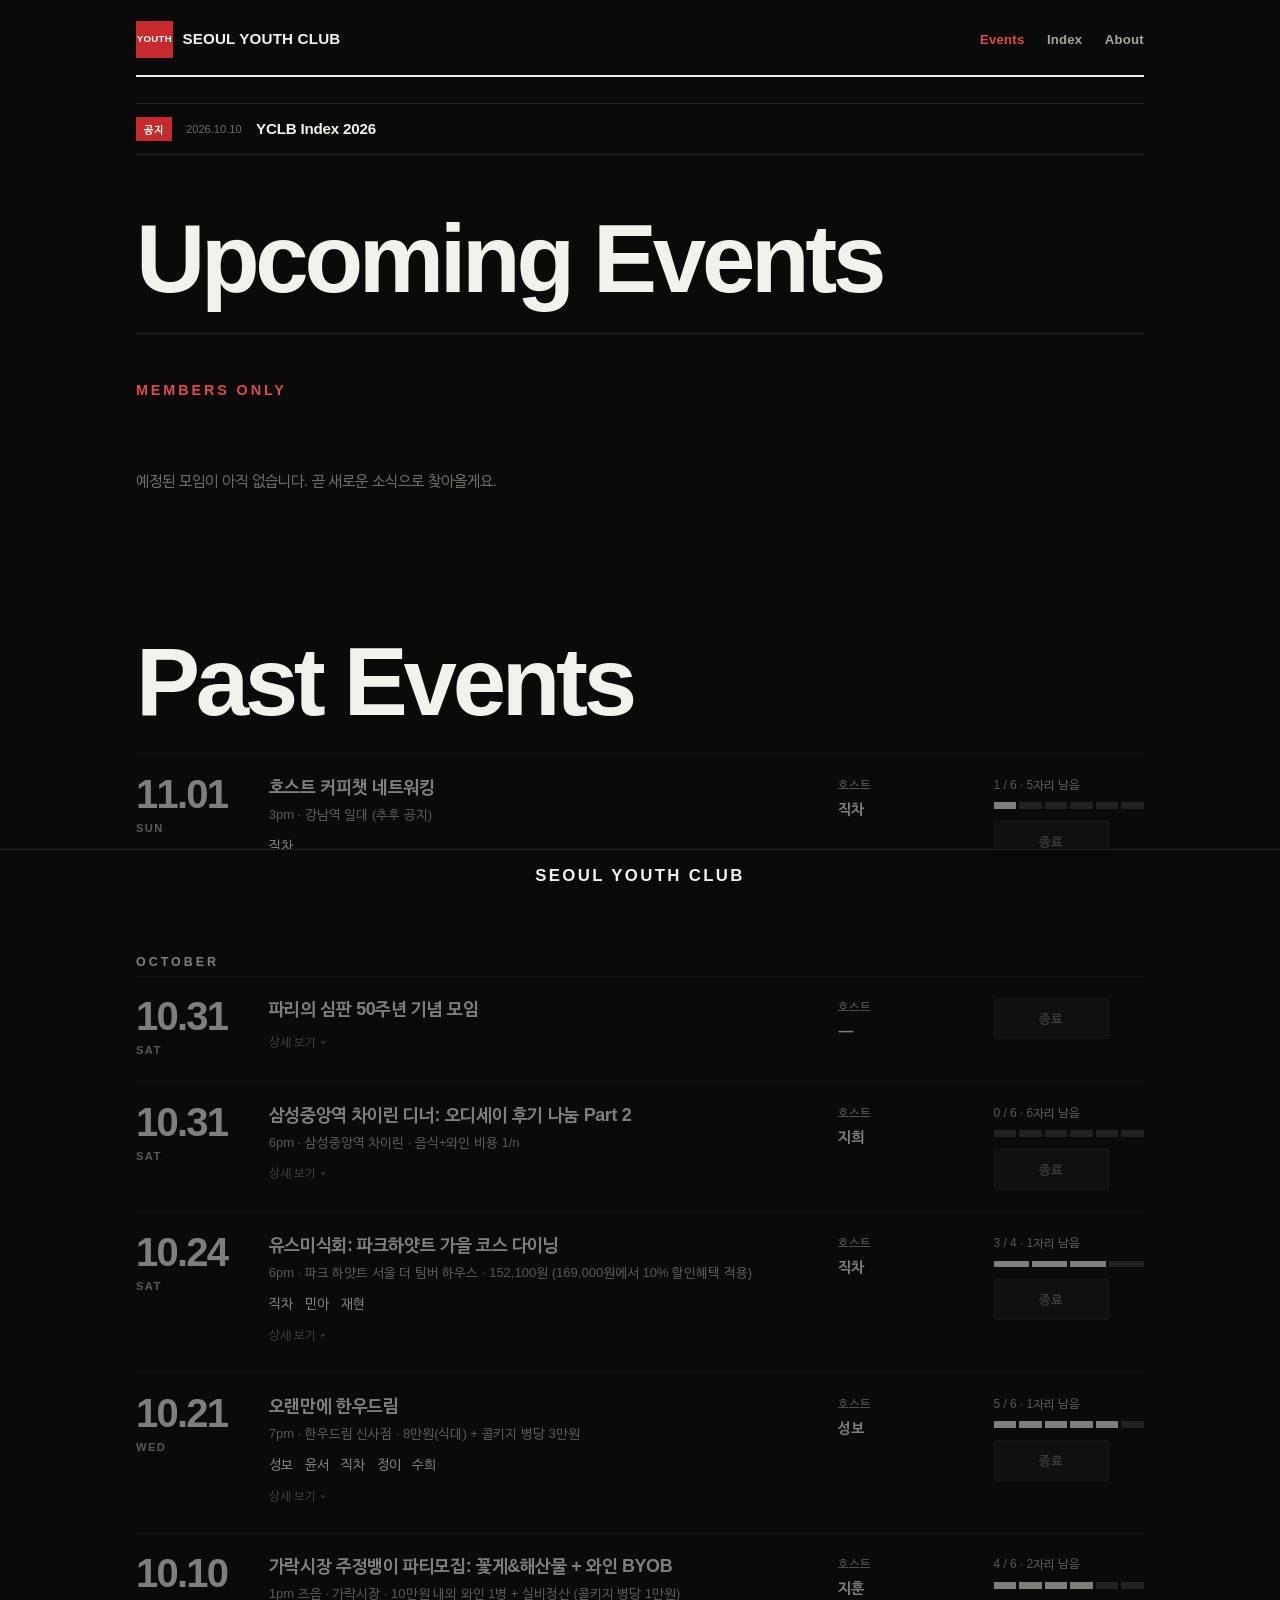
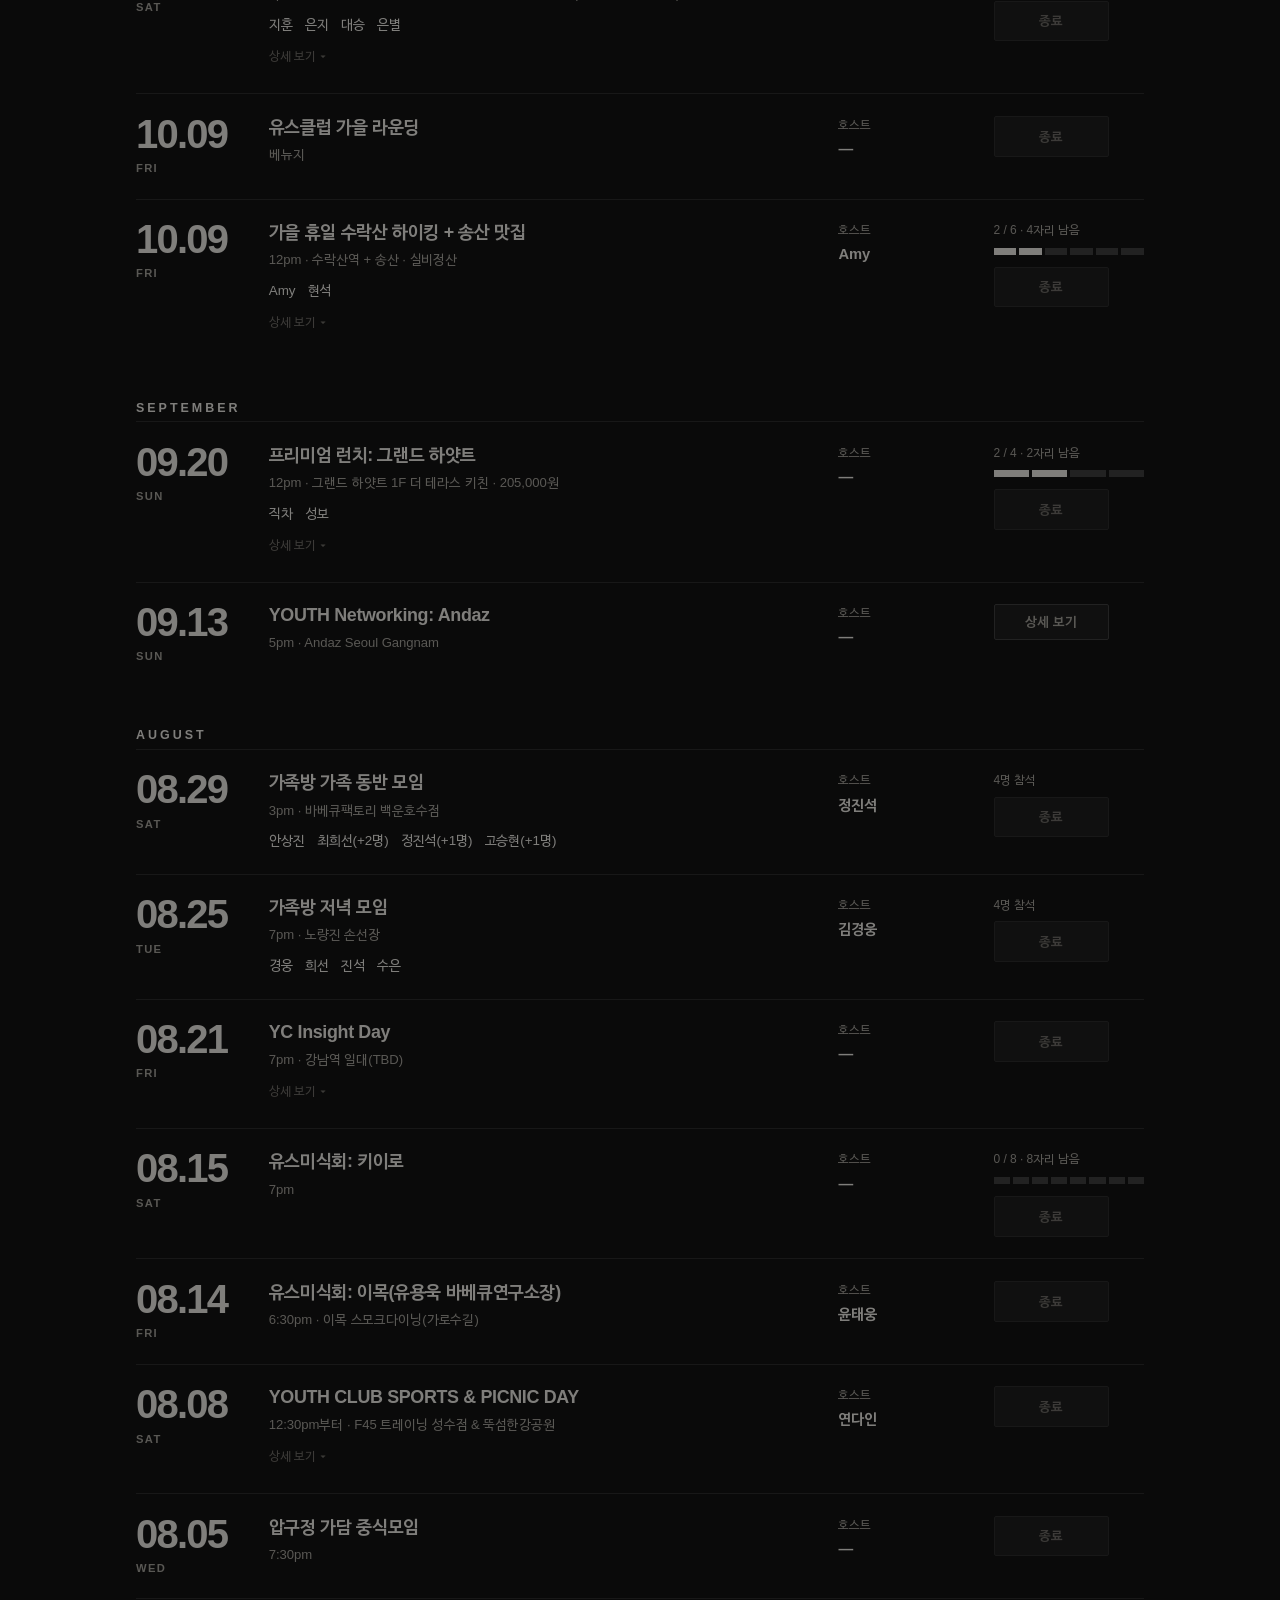
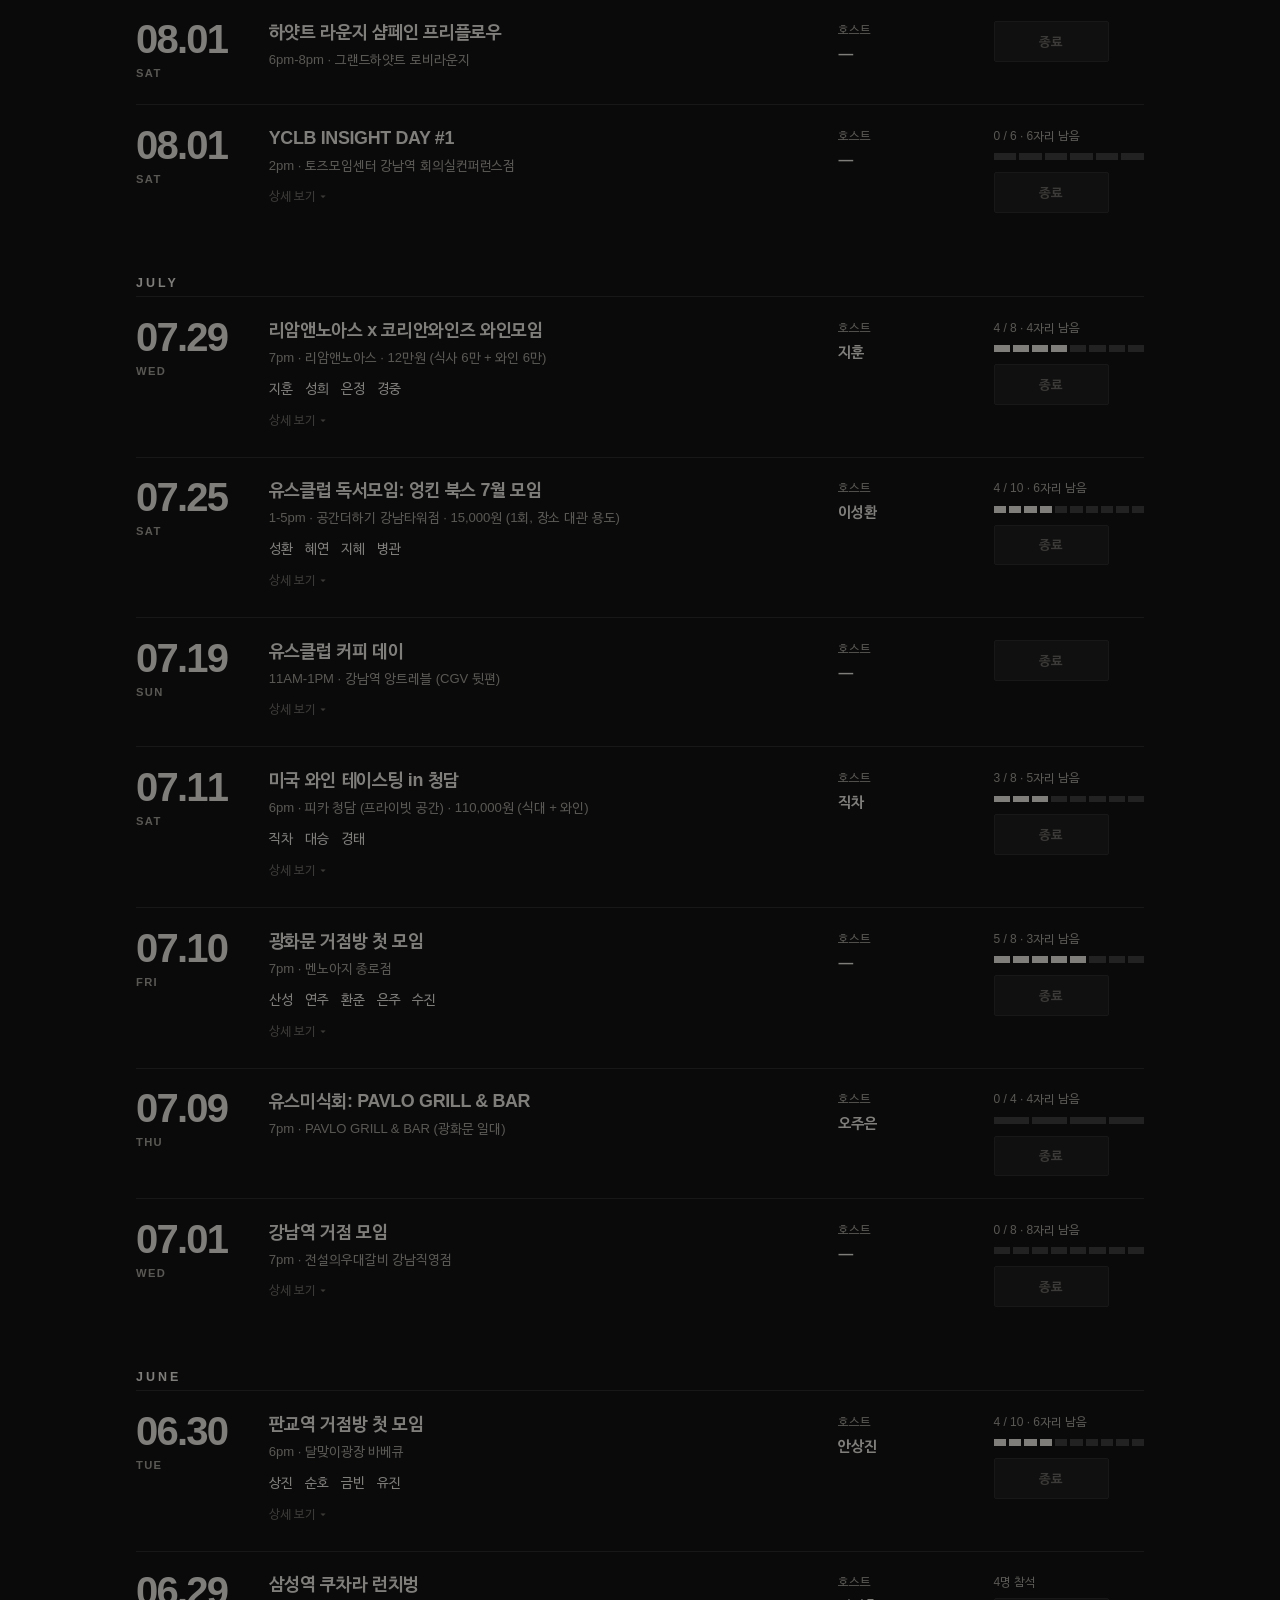
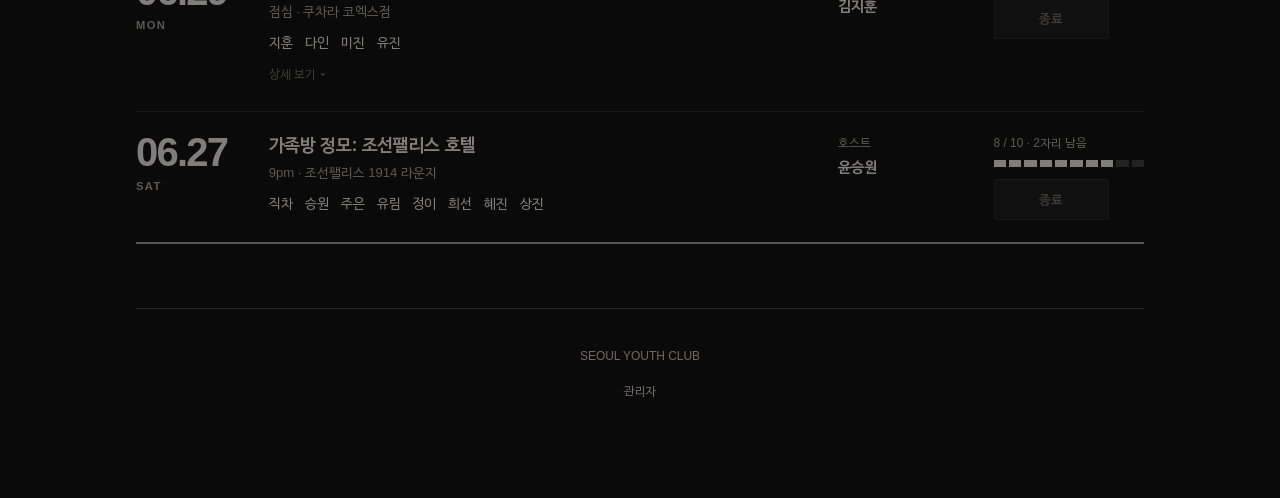
==== index.html @ 1a3554ad "Reorder the events page and restyle past months - Order: title, Members Only, Featured (only when a " ====
<!doctype html>
<html lang="ko">
<head>
<meta charset="utf-8" />
<meta name="viewport" content="width=device-width, initial-scale=1" />
<!-- 회원 이름이 검색에 걸리지 않게 한다. 주소를 아는 사람만 본다. -->
<meta name="robots" content="noindex, nofollow" />
<title>Upcoming Events · SEOUL YOUTH CLUB</title>
<link rel="icon" type="image/png" sizes="32x32" href="assets/icon-32.png" />
<link rel="icon" type="image/png" sizes="1024x1024" href="assets/icon.png" />
<link rel="apple-touch-icon" href="assets/icon-180.png" />
<style>
  /* 한글은 나눔바른고딕(SIL OFL), 라틴·숫자는 Helvetica.
     서브셋에 라틴이 없으므로 영문은 자동으로 Helvetica가 맡는다. */
  @font-face {
    font-family: "Barun";
    src: url(assets/nbg-400.woff2) format("woff2");
    font-weight: 400; font-style: normal; font-display: swap;
    unicode-range: U+1100-11FF, U+3130-318F, U+A960-A97F, U+AC00-D7A3, U+D7B0-D7FF;
  }
  @font-face {
    font-family: "Barun";
    src: url(assets/nbg-700.woff2) format("woff2");
    font-weight: 700; font-style: normal; font-display: swap;
    unicode-range: U+1100-11FF, U+3130-318F, U+A960-A97F, U+AC00-D7A3, U+D7B0-D7FF;
  }

  :root {
    color-scheme: dark;
    --ink: #0A0A0A;
    --surface: #121212;
    --surface-2: #171717;
    --line: #262626;
    --line-strong: #3A3A3A;
    --text: #F3F1EC;
    --text-2: #A8A59E;
    --text-3: #6E6B66;
    /* 포인트는 크림슨 한 색. 글자·선에는 밝은 쪽, 채움에는 진한 쪽을 쓴다. */
    --accent: #E04A4C;
    --accent-dim: #7E2427;
    --accent-solid: #C62A2D;
    --sage: #8CB08F;
    --amber: #C98A45;
    --rust: #C0705E;
    --font-sans: "Barun", "Helvetica Neue", Helvetica, Arial,
      "Apple SD Gothic Neo", "Malgun Gothic", sans-serif;
    --shell: 46rem;
  }
  /* 클럽의 단일 다크 아이덴티티. 뷰어 테마 토글이 표백하지 않게 고정한다. */
  :root[data-theme="light"], :root[data-theme="dark"] { color-scheme: dark; }

  * { box-sizing: border-box; }

  body {
    margin: 0;
    background: var(--ink);
    color: var(--text);
    font-family: var(--font-sans);
    font-size: 15px;
    line-height: 1.62;
    letter-spacing: -0.003em;
    -webkit-font-smoothing: antialiased;
    overflow-x: hidden;
  }

  a { color: var(--accent); text-underline-offset: 3px; }
  a:hover { color: var(--text); }
  :focus-visible { outline: 2px solid var(--accent); outline-offset: 2px; border-radius: 2px; }

  .shell { max-width: var(--shell); margin: 0 auto; padding: 0 1.25rem 6.5rem; }

  /* ---------- masthead ---------- */

  .masthead { padding: 0 0 2rem; border-bottom: 1px solid var(--line); }
  .masthead-top {
    display: flex; align-items: baseline; justify-content: space-between;
    gap: 0.6rem 1rem; flex-wrap: wrap;
  }
  .masthead h1 {
    font-weight: 700;
    font-size: clamp(1.7rem, 6vw, 2.5rem);
    line-height: 1.02;
    letter-spacing: -0.035em;
    margin: 0;
    white-space: nowrap;
  }
  .masthead-meta {
    display: flex; flex-wrap: wrap; gap: 0.4rem 0.9rem;
    font-size: 0.74rem; letter-spacing: 0.02em; color: var(--text-3);
    font-variant-numeric: tabular-nums; margin-top: 1.1rem;
  }

  /* ---------- 공지 (Announcements) ---------- */

  .announce { padding: 3.5rem 0 2.6rem; }
  .announce-head {
    display: flex; align-items: baseline; justify-content: space-between; gap: 1rem;
    border-bottom: 1px solid var(--line); padding-bottom: 0.7rem; margin-bottom: 1.1rem;
  }
  .announce-head h2 {
    margin: 0; font-size: 0.72rem; font-weight: 700; letter-spacing: 0.22em;
    text-transform: uppercase; color: var(--accent);
  }
  .announce-head span { font-size: 0.72rem; color: var(--text-3); }

  .notice-list { display: grid; grid-template-columns: repeat(3, minmax(0, 1fr)); gap: 1rem; }
  .notice {
    border: 1px solid var(--line); border-radius: 2px; background: var(--surface);
    padding: 1.05rem 1.1rem; min-width: 0;
  }
  .notice > summary {
    list-style: none; cursor: pointer;
    display: flex; flex-wrap: wrap; align-items: baseline; gap: 0.2rem 0.7rem;
  }
  .notice > summary::-webkit-details-marker { display: none; }
  .notice-date {
    font-size: 0.7rem; color: var(--text-3); font-variant-numeric: tabular-nums; white-space: nowrap;
  }
  .notice-title {
    font-size: 0.98rem; font-weight: 700; letter-spacing: -0.015em; line-height: 1.4;
    text-wrap: balance;
  }
  .notice > summary:hover .notice-title { color: var(--accent); }
  .notice-body {
    margin-top: 0.8rem; padding-top: 0.8rem; border-top: 1px dashed var(--line-strong);
    font-size: 0.84rem; color: var(--text-2); white-space: pre-line; overflow-wrap: anywhere;
  }
  .notice-body .apply { margin-top: 0.7rem; }

  /* 하단 고정 띠. 로고 위아래에 여백을 두고, 띠 전체가 화면 아래에 고정된다.
     바탕이 불투명해서 스크롤된 글이 로고 옆으로 비치지 않는다. */
  .dock {
    position: fixed; left: 0; right: 0; bottom: 0;
    z-index: 40; pointer-events: none;
    display: flex; justify-content: center; align-items: center;
    padding: 0.7rem 0;
    background: rgba(10, 10, 10, 0.96);
    border-top: 1px solid var(--line);
    backdrop-filter: blur(6px); -webkit-backdrop-filter: blur(6px);
  }

  .section-label {
    font-size: 0.66rem; font-weight: 700; letter-spacing: 0.22em;
    text-transform: uppercase; color: var(--text-3); margin: 2.5rem 0 0.25rem;
  }

  /* ---------- 카드 ---------- */

  .list { display: flex; flex-direction: column; }

  .badge {
    font-size: 0.7rem; padding: 0.12rem 0.45rem;
    border: 1px solid currentColor; border-radius: 2px;
    white-space: nowrap; align-self: center;
  }
  .badge[data-state="open"] { color: var(--sage); }
  .badge[data-state="waitlist"] { color: var(--amber); }
  .badge[data-state="closed"] { color: var(--text-3); }

  .fields { margin: 0; display: grid; grid-template-columns: 3.6rem minmax(0, 1fr); gap: 0.3rem 0.9rem; }
  .fields dt { font-size: 0.78rem; color: var(--text-3); }
  .fields dd { margin: 0; font-size: 0.9rem; color: var(--text-2); min-width: 0; overflow-wrap: anywhere; }
  .fields dd.is-strong { color: var(--text); }
  .fields dd .sub { display: block; color: var(--text-3); font-size: 0.82rem; }
  .fields dd .num { font-variant-numeric: tabular-nums; }
  .note-text { white-space: pre-line; }

  /* ---------- 참석 ---------- */

  .attend { display: flex; flex-direction: column; gap: 0.45rem; }
  .attend-names { font-size: 0.9rem; overflow-wrap: anywhere; }
  .attend-names .n { color: var(--text-3); font-size: 0.72rem; font-variant-numeric: tabular-nums; }
  .attend-empty { color: var(--text-3); font-size: 0.88rem; }
  .attend-wait { font-size: 0.85rem; color: var(--amber); overflow-wrap: anywhere; }

  /* YCLB Index 인증 딱지. 이름 바로 뒤에 붙는 작은 톱니 원. */
  .vbadge {
    display: inline-block; width: 0.95em; height: 0.95em;
    margin-left: 0.18em; vertical-align: -0.12em;
  }
  .vbadge svg { display: block; width: 100%; height: 100%; }
  .vbadge .seal { fill: var(--accent); }
  .vbadge .tick { fill: none; stroke: var(--ink); stroke-width: 2.6; stroke-linecap: round; stroke-linejoin: round; }
  .legend { display: inline-flex; align-items: center; gap: 0.25rem; }

  .seats { display: flex; align-items: center; gap: 0.5rem; }
  .seat-ticks { display: flex; gap: 3px; }
  .seat-ticks i { display: block; width: 13px; height: 2px; background: var(--line-strong); border-radius: 1px; }
  .seat-ticks i.filled { background: var(--accent); }
  .seat-count { font-size: 0.74rem; color: var(--text-3); font-variant-numeric: tabular-nums; }

  .links { display: flex; flex-wrap: wrap; gap: 0.25rem 1rem; font-size: 0.82rem; }

  /* ---------- 대형 이벤트: 참석 소속 ---------- */

  /* 개인 명단 대신 소속을 보인다. 한 줄로 흘러 붙지 않게 각각을 상자에 담는다. */
  .orgs { display: flex; flex-direction: column; gap: 0.55rem; }
  .orgs-lead {
    font-size: 0.82rem; color: var(--text-3);
    letter-spacing: 0.01em;
  }
  .orgs-list { display: flex; flex-wrap: wrap; gap: 0.35rem; }
  .org {
    display: inline-block;
    border: 1px solid var(--line-strong);
    border-radius: 2px;
    padding: 0.2rem 0.55rem;
    font-size: 0.82rem;
    color: var(--text);
    white-space: nowrap;
  }

  /* ---------- 신청 폼 ---------- */

  .signup {
    border-top: 1px dashed var(--line-strong);
    padding-top: 0.85rem;
    display: flex; flex-direction: column; gap: 0.5rem;
  }
  .signup-row { display: flex; flex-wrap: wrap; gap: 0.4rem; }
  .signup input {
    background: var(--surface); border: 1px solid var(--line-strong);
    border-radius: 2px; color: var(--text);
    font-family: inherit; font-size: 0.85rem; padding: 0.45rem 0.6rem;
    min-width: 0;
  }
  .signup input:focus { border-color: var(--accent-dim); outline: none; }
  .signup input::placeholder { color: var(--text-3); opacity: 0.7; }
  .signup input.name { flex: 1 1 7rem; }
  .signup input.phone { flex: 1 1 8.5rem; }
  .signup input.kakao { flex: 1 1 9rem; }
  .signup .hint { font-size: 0.72rem; color: var(--text-3); }
  .signup .err { font-size: 0.75rem; color: var(--rust); }
  .signup .ok { font-size: 0.78rem; color: var(--sage); }

  .btn {
    appearance: none; background: transparent;
    border: 1px solid var(--line-strong); color: var(--text-2);
    font-family: inherit; font-size: 0.8rem;
    padding: 0.45rem 0.9rem; border-radius: 2px; cursor: pointer;
    white-space: nowrap;
    transition: border-color 0.15s, color 0.15s, background-color 0.15s;
  }
  .btn:hover { border-color: var(--accent-dim); color: var(--text); }
  .btn:disabled { opacity: 0.45; cursor: default; }
  .btn:disabled:hover { border-color: var(--line-strong); color: var(--text-2); }
  .btn-primary { background: var(--accent-solid); border-color: var(--accent-solid); color: #fff; font-weight: 700; }
  .btn-primary:hover:not(:disabled) { background: var(--accent); border-color: var(--accent); color: #fff; }

  .apply {
    display: inline-flex; align-items: center; gap: 0.45rem;
    font-size: 0.82rem; text-decoration: none; color: var(--accent);
    border: 1px solid var(--accent-dim); border-radius: 2px;
    padding: 0.42rem 0.8rem; align-self: flex-start;
  }
  .apply:hover { background: rgba(198, 42, 45, 0.14); color: var(--accent); }
  .apply::after { content: "\2192"; }

  /* ---------- 상세 ---------- */
  .detail-grid[data-noimage="true"] { grid-template-columns: 1fr; }
  .detail-figure img {
    display: block; width: 100%; aspect-ratio: 3 / 4;
    object-fit: contain; border-radius: 2px;
  }
  .detail-close:hover { color: var(--text); border-color: var(--accent-dim); }

  /* ---------- past / footer ---------- */

  .past > .section-label { margin-top: 0; }

  .empty { padding: 3rem 0; color: var(--text-3); }

  /* 푸터: 로고를 맨 아래 가운데에 둔다. */
  .foot {
    margin-top: 4rem; padding: 2.4rem 0 0; border-top: 1px solid var(--line);
    display: flex; flex-direction: column; align-items: center; gap: 1.1rem;
    font-size: 0.74rem; color: var(--text-3);
  }
  .foot a { color: var(--text-3); text-decoration: none; }
  .foot a:hover { color: var(--text-2); }
  .spacer { flex: 1 1 auto; }

  .toast {
    position: fixed; left: 50%; bottom: 4.4rem; transform: translate(-50%, 1.5rem);
    background: var(--surface-2); border: 1px solid var(--line-strong); border-radius: 2px;
    color: var(--text); font-size: 0.82rem; padding: 0.6rem 1rem;
    max-width: calc(100vw - 2rem); opacity: 0; pointer-events: none;
    transition: opacity 0.18s ease, transform 0.18s ease; z-index: 50;
  }
  .toast.show { opacity: 1; transform: translate(-50%, 0); }

  [hidden] { display: none !important; }

  @media (prefers-reduced-motion: reduce) {
    * { transition-duration: 0.01ms !important; animation-duration: 0.01ms !important; }
  }

  /* ================= PC (48rem 이상) =================
     넓은 화면을 쓴다: 공지는 3열, 포스터는 크게, 제목은 한 단계 크게. */
  @media (min-width: 48rem) {
    .shell { max-width: 68rem; padding: 0 2.5rem 6rem; }
    .announce { padding-top: 4rem; }
    .masthead h1 { font-size: clamp(2.2rem, 3.4vw, 2.8rem); }
    /* 하단 로고: 한 단계 키움 */
      .masthead-meta { margin-top: 1.4rem; }
    .section-label { margin-top: 2.8rem; }

    .event { grid-template-columns: 5.5rem minmax(0, 1fr); gap: 2.2rem; padding: 2.4rem 0; }
    .rail-day { font-size: 2.6rem; }
    .event-title { font-size: 1.25rem; }
    .thumb { width: 10rem; }
    .fields { grid-template-columns: 4.4rem minmax(0, 1fr); gap: 0.4rem 1.2rem; }
    .fields dd { font-size: 0.95rem; }
  }

  /* ================= 모바일 (48rem 미만) =================
     한 줄 흐름. 공지는 세로로 쌓고, 상세창은 화면을 가득 채운다. */
  @media (max-width: 47.99rem) {
    .shell { padding: 0 1.15rem 5.5rem; }
    .dock { padding: 0.55rem 0; }
    .announce { padding-top: 2.6rem; }
    .announce-head { margin-bottom: 0.9rem; }
    .notice-list { grid-template-columns: 1fr; gap: 0.7rem; }
    .notice { padding: 0.85rem 0.95rem; }
    .notice-title { font-size: 0.92rem; }
    .detail-figure img { max-width: 15rem; margin: 0 auto; }
  }

  @media (max-width: 34rem) {
    .event { grid-template-columns: 3.4rem 1fr; gap: 1rem; }
    .rail { padding-right: 0.7rem; }
    .rail-day { font-size: 1.7rem; }
    .fields { grid-template-columns: 3.2rem minmax(0, 1fr); }
    .thumb { width: 4.5rem; }
    .event-main { gap: 0.75rem; }
  }

  /* 상단 메뉴 */
  .topbar {
    display: flex; align-items: center; justify-content: space-between;
    gap: 1rem; padding: 1.3rem 0 1.1rem; border-bottom: 1px solid var(--line);
  }
  .topbar-brand img { display: block; height: 1rem; width: auto; opacity: 0.95; }
  .topbar-nav { display: flex; gap: 1.4rem; list-style: none; margin: 0; padding: 0; }
  .topbar-nav a {
    font-size: 0.82rem; font-weight: 700; letter-spacing: 0.02em;
    color: var(--text-2); text-decoration: none;
  }
  .topbar-nav a:hover { color: var(--text); }
  .topbar-nav a.on { color: var(--accent); }
  /* 예정 목록 위 라벨. 예전 숫자 자리에 있던 'Members Only' 를 그대로 옮긴 것. */
  .section-members {
    font-size: 0.78rem; font-weight: 700; letter-spacing: 0.2em;
    color: var(--accent); margin: 2.5rem 0 0.25rem;
  }
  @media (min-width: 48rem) { .section-members { font-size: 0.9rem; margin-top: 2.8rem; } }
  /* ================= A-2 목록 행 ================= */
  .announce { padding: 2.8rem 0 2.2rem; }
  .notice-list { display: block; }
  .notice {
    border: 0; border-top: 1px solid var(--line); border-radius: 0;
    background: none; padding: 0;
  }
  .notice:last-child { border-bottom: 1px solid var(--line); }
  .notice > summary { align-items: center; padding: 0.85rem 0; gap: 0.3rem 0.9rem; }
  .notice-tag {
    font-size: 0.66rem; font-weight: 700; letter-spacing: 0.08em;
    background: var(--accent-solid); color: #fff; padding: 0.2rem 0.5rem;
  }
  .notice-title { font-size: 0.95rem; }
  .notice-body { margin-left: 0; }

  .filters { display: flex; flex-wrap: wrap; gap: 0.4rem; padding: 1.1rem 0 0.2rem; }
  .filters[hidden] { display: none; }
  .filters button {
    appearance: none; cursor: pointer; font-family: inherit;
    font-size: 0.78rem; font-weight: 700; color: var(--text);
    background: none; border: 1px solid var(--text); border-radius: 99px;
    padding: 0.32rem 0.85rem;
  }
  .filters button[aria-pressed="true"] { background: var(--text); color: var(--ink); }
  .filters button:focus-visible { outline: 2px solid var(--accent); outline-offset: 2px; }

  .row { border-top: 1px solid var(--line); padding: 1.35rem 0; }
  .list > .row:last-child { border-bottom: 1px solid var(--line); }
  .row.is-past { opacity: 0.5; }
  .row-main {
    display: grid; grid-template-columns: 7.2rem minmax(0, 1fr) 8.6rem 9.4rem;
    gap: 1.1rem; align-items: start;
  }
  .rd-n {
    font-size: 2.5rem; font-weight: 700; line-height: 0.92;
    letter-spacing: -0.045em; font-variant-numeric: tabular-nums;
  }
  .rd-w { margin-top: 0.4rem; font-size: 0.7rem; font-weight: 700; letter-spacing: 0.12em; color: var(--text-2); }
  .rd-w.today { color: var(--accent); }

  .row-title h3 { margin: 0; font-size: 1.12rem; line-height: 1.3; font-weight: 700; letter-spacing: -0.02em; }
  .row-name {
    appearance: none; background: none; border: 0; padding: 0; margin: 0;
    font: inherit; color: inherit; text-align: left; cursor: pointer;
  }
  .row-name:hover { color: var(--accent); }
  .row-name:focus-visible { outline: 2px solid var(--accent); outline-offset: 3px; }
  .row-meta { margin-top: 0.3rem; font-size: 0.82rem; color: var(--text-2); }
  .row-names {
    margin-top: 0.6rem; display: flex; flex-wrap: wrap; gap: 0.2rem 0.75rem;
    font-size: 0.84rem; color: var(--text);
  }
  .row-names .who { display: inline-flex; align-items: center; gap: 0.15rem; }

  .row-host { font-size: 0.76rem; color: var(--text-2); }
  .row-host b { display: block; margin-top: 0.15rem; font-size: 0.92rem; font-weight: 700; color: var(--text); }

  .row-seat { display: flex; flex-direction: column; align-items: flex-start; gap: 0.35rem; }
  .row-seat > small { font-size: 0.75rem; color: var(--text-2); font-variant-numeric: tabular-nums; }
  .seat-bar { display: flex; gap: 3px; width: 100%; margin: 0.1rem 0 0.4rem; }
  .seat-bar i { flex: 1; height: 0.42rem; background: var(--line-strong); }
  .seat-bar i.f { background: var(--text); }

  .row-btn {
    appearance: none; cursor: pointer; font-family: inherit;
    display: inline-block; text-align: center; white-space: nowrap;
    background: var(--accent-solid); border: 1px solid var(--accent-solid); border-radius: 2px;
    color: #fff; font-size: 0.82rem; font-weight: 700; padding: 0.55rem 1rem; min-width: 7.2rem;
  }
  .row-btn:hover { background: var(--accent); border-color: var(--accent); }
  .row-btn:focus-visible { outline: 2px solid var(--accent); outline-offset: 2px; }
  .row-btn.off { background: var(--surface-2); border-color: var(--line); color: var(--text-3); cursor: default; }

  .row-panel { margin-top: 1.1rem; padding-top: 1rem; border-top: 1px dashed var(--line-strong); }
  .row-panel[hidden] { display: none; }

  .past > .section-label { margin-top: 0; }

  /* 휴대폰(390px 근처): 날짜·제목·자리를 세로로 쌓고, 호스트는 숨긴다. */
  @media (max-width: 47.99rem) {
    .row-main { grid-template-columns: 4rem minmax(0, 1fr); gap: 0.2rem 0.9rem; }
    .rd-n { font-size: 2rem; }
    .rd-m { display: none; }
    .rd-w { font-size: 0.6rem; letter-spacing: 0.06em; }
    .row-host { display: none; }
    .row-seat { grid-column: 2; flex-direction: row; align-items: center; flex-wrap: wrap; gap: 0.5rem 0.9rem; }
    .row-seat > small { order: 0; }
    .seat-bar { order: 1; width: auto; flex: 1 1 6rem; margin: 0; }
    .row-seat .row-btn { order: 2; margin-left: auto; min-width: 6.4rem; }
    .row-title h3 { font-size: 1.02rem; }
    .announce { padding-top: 2.4rem; }
  }

  /* ================= A-2 시안 맞춤 ================= */
  .topbar-brand { display: flex; align-items: center; gap: 0.6rem; text-decoration: none; color: var(--text); }
  .topbar-brand .sq {
    display: grid; place-items: center; width: 2.3rem; height: 2.3rem;
    background: var(--accent-solid); color: #fff;
    font-size: 0.6rem; font-weight: 700; letter-spacing: 0.04em;
  }
  .topbar-brand .bn { font-size: 0.95rem; font-weight: 700; letter-spacing: 0.01em; white-space: nowrap; }
  @media (max-width: 47.99rem) { .topbar-brand .bn { font-size: 0.78rem; } .topbar-brand .sq { width: 2.4rem; height: 2.4rem; font-size: 0.56rem; } .topbar-brand { gap: 0.45rem; } }

  .announce { padding: 1.6rem 0 1.2rem; }
  .topbar { border-bottom: 2px solid var(--text); }

  .masthead { padding: 2.4rem 0 1.8rem; }
  @media (max-width: 47.99rem) { .masthead { padding-top: 1.6rem; } }
  .masthead h1 {
    font-size: clamp(2.1rem, 8.6vw, 6rem);
    line-height: 0.95; letter-spacing: -0.045em;
  }
  .masthead-meta {
    display: flex; flex-wrap: wrap; justify-content: space-between; gap: 0.4rem 1rem;
    margin-top: 1.1rem; font-size: 0.8rem; color: var(--text-3);
  }
  @media (min-width: 48rem) {
    .masthead h1 { font-size: clamp(3.4rem, 7.6vw, 6rem); }
    .masthead-meta { margin-top: 1.3rem; }
  }

  .list > .row:last-child { border-bottom: 2px solid var(--text-2); }
  .row[data-state="closed"]:not(.is-past) { opacity: 0.5; }

  .dock-word { font-size: 0.9rem; font-weight: 700; letter-spacing: 0.14em; color: var(--text); white-space: nowrap; }
  @media (min-width: 48rem) { .dock-word { font-size: 1.05rem; } }
  @media (max-width: 47.99rem) { .dock-word { font-size: 0.78rem; } }

  .row-more {
    appearance: none; background: none; border: 0; padding: 0.3rem 0; margin-top: 0.4rem;
    font: inherit; font-size: 0.76rem; color: var(--text-3); cursor: pointer;
  }
  .row-more::after { content: " \25BE"; }
  .row-more[aria-expanded="true"]::after { content: " \25B4"; }
  .row-more:hover { color: var(--accent); }
  .row-more:focus-visible { outline: 2px solid var(--accent); outline-offset: 2px; }

  .row-extra {
    display: grid; grid-template-columns: 11rem minmax(0, 1fr); gap: 1.2rem;
    margin-top: 1.1rem; padding-top: 1.1rem; border-top: 1px dashed var(--line-strong);
  }
  .row-extra[hidden] { display: none; }
  .row-extra.no-poster { grid-template-columns: minmax(0, 1fr); }
  .row-poster { width: 100%; aspect-ratio: 3 / 4; object-fit: cover; border: 1px solid var(--line); display: block; }
  .row-extra-text { min-width: 0; display: flex; flex-direction: column; gap: 0.9rem; }
  .row-extra .event-desc { margin: 0; }
  @media (max-width: 47.99rem) {
    .row-extra { grid-template-columns: 7.5rem minmax(0, 1fr); gap: 0.9rem; }
  }

  .month-div {
    display: flex; align-items: center; gap: 0.9rem;
    margin: 2.4rem 0 0.2rem; font-size: 0.78rem; font-weight: 700;
    letter-spacing: 0.24em; color: var(--accent);
  }
  .month-div.is-past { color: var(--text); opacity: 0.5; }

  .featured { margin-top: 2.2rem; }
  .featured .section-label { margin-top: 0.6rem; }
  .featured[hidden] { display: none; }
  .cover {
    display: grid; grid-template-columns: minmax(0, 22rem) minmax(0, 1fr); gap: 2rem;
    padding: 1.8rem 0 2rem; border-bottom: 2px solid var(--text-2);
  }
  .cover.no-image { grid-template-columns: minmax(0, 1fr); }
  .cover-poster { width: 100%; aspect-ratio: 3 / 4; object-fit: cover; border: 1px solid var(--line); display: block; }
  .cover-body { min-width: 0; display: flex; flex-direction: column; gap: 0.9rem; }
  .cover-k { font-size: 0.7rem; font-weight: 700; letter-spacing: 0.18em; color: var(--accent); }
  .cover-title { margin: 0; font-size: 2rem; line-height: 1.15; letter-spacing: -0.03em; font-weight: 700; text-wrap: balance; }
  .cover-body .fields { margin-top: 0.2rem; padding-top: 1rem; border-top: 1px solid var(--line); }
  .cover-body .event-desc { margin: 0; }
  .cover-body .row-btn { align-self: flex-start; margin-top: 0.3rem; text-decoration: none; }
  @media (max-width: 47.99rem) {
    .cover { grid-template-columns: minmax(0, 1fr); gap: 1.2rem; padding: 1.4rem 0 1.6rem; }
    .cover-poster { aspect-ratio: 4 / 5; }
    .cover-title { font-size: 1.5rem; }
  }

  .past { margin-top: 5rem; }
  .past .row-btn:not(.off) { background: var(--surface-2); border-color: var(--line-strong); color: var(--text-2); }
  .past .row-btn:not(.off):hover { background: var(--surface-2); border-color: var(--text-3); color: var(--text); }
  .past-title {
    margin: 0 0 1.6rem; font-weight: 700; letter-spacing: -0.045em; line-height: 0.95;
    font-size: clamp(2.1rem, 8.6vw, 6rem);
  }
  @media (min-width: 48rem) { .past-title { font-size: clamp(3.4rem, 7.6vw, 6rem); } }

  .event-desc { margin: 0 0 1rem; font-size: 0.92rem; line-height: 1.7; color: var(--text-2); white-space: pre-line; }
  .verify-note { margin: 1.2rem 0 0; font-size: 0.78rem; color: var(--text-2); }

  .foot {
    display: flex; justify-content: space-between; align-items: center; gap: 1rem;
    font-size: 0.75rem; color: var(--text-3);
  }
</style>
</head>
<body>

<div class="shell">
  <nav class="topbar" aria-label="메인 메뉴">
    <a class="topbar-brand" href="index.html"><span class="sq">YOUTH</span><span class="bn">SEOUL YOUTH CLUB</span></a>
    <ul class="topbar-nav">
      <li><a href="index.html" class="on" aria-current="page">Events</a></li>
      <li><a href="yclb-index.html">Index</a></li>
      <li><a href="about.html">About</a></li>
    </ul>
  </nav>

  <section class="announce" id="announce" hidden>
    <div class="notice-list" id="noticeList"></div>
  </section>

  <header class="masthead">
    <div class="masthead-top">
      <h1>Upcoming Events</h1>
    </div>
  </header>

  <main>
    <p class="section-label section-members">Members Only</p>
    <section class="featured" id="featured" aria-label="대형 모임" hidden></section>
    <div class="filters" id="filters" role="group" aria-label="모임 종류" hidden></div>
    <div class="list" id="upcomingList"></div>

    <section class="past" id="pastWrap" hidden>
      <h2 class="past-title">Past Events</h2>
      <div class="list" id="pastList"></div>
    </section>

    <p class="verify-note"><span id="statVerified" class="legend" hidden></span></p>
  </main>

  <footer class="foot">
    <span>SEOUL YOUTH CLUB</span>
    <a href="admin.html">관리자</a>
  </footer>
</div>


<div class="dock" aria-hidden="true"><span class="dock-word">SEOUL YOUTH CLUB</span></div>

<div class="toast" id="toast" role="status" aria-live="polite"></div>

<script>
(function () {
  "use strict";

  /* ------------------------------------------------------------------ *
   * 이 페이지는 읽기 전용이다. 방문자가 할 수 있는 일은 참석 신청뿐이고,
   * 이벤트 내용을 바꾸는 화면은 admin.html 에만 있다.
   *
   * 신청 접수는 서버가 필요하다. SIGNUP_ENDPOINT 가 비어 있으면 신청 폼
   * 대신 기존 방식(구글폼 버튼 / 안내 문구)으로 떨어진다 — 폼만 덩그러니
   * 놓고 눌러도 아무 일 없는 상태를 만들지 않기 위해서다.
   * ------------------------------------------------------------------ */

  /* 접수 주소는 data/config.json 에서 온다 — 주소가 바뀌어도 이 파일은 안 건드린다. */
  var SIGNUP_ENDPOINT = "";

  function loadConfig() {
    return fetch("data/config.json?t=" + Date.now())
      .then(function (r) { return r.ok ? r.json() : null; })
      .then(function (c) {
        if (c && typeof c.signupEndpoint === "string") SIGNUP_ENDPOINT = c.signupEndpoint.trim();
      })
      .catch(function () { /* 없으면 신청 폼 없이 그냥 보이기만 한다. */ });
  }

  var MONTHS = ["JAN","FEB","MAR","APR","MAY","JUN","JUL","AUG","SEP","OCT","NOV","DEC"];
  var DOW = ["일","월","화","수","목","금","토"];
  var STATUS_LABEL = { open: "모집중", closed: "마감", waitlist: "대기 모집중" };
  var STATUS_WEIGHT = { open: 0, waitlist: 1, closed: 2 };

  var state = { events: [], notices: [], updated: "", signups: {} };

  /* ---------------- 날짜 ---------------- */

  function pad(n) { return n < 10 ? "0" + n : String(n); }
  function toISO(d) { return d.getFullYear() + "-" + pad(d.getMonth() + 1) + "-" + pad(d.getDate()); }
  function parseDate(iso) {
    var p = String(iso || "").split("-");
    return new Date(Number(p[0]), Number(p[1]) - 1, Number(p[2]));
  }
  function todayStart() {
    var n = new Date();
    return new Date(n.getFullYear(), n.getMonth(), n.getDate());
  }
  function daysUntil(iso) { return Math.round((parseDate(iso) - todayStart()) / 86400000); }
  function dateLabel(iso) {
    var d = parseDate(iso);
    return (d.getMonth() + 1) + "월 " + d.getDate() + "일(" + DOW[d.getDay()] + ")";
  }

  /* ---------------- 파생 ---------------- */

  /* 확정 참석자와 대기자를 나눈다. 정원이 없으면 전원 확정이다.
     명단은 두 곳에서 온다 — 관리자가 카톡을 보고 적어둔 events.json 쪽이 먼저
     신청한 사람들이고, 그 뒤에 웹으로 신청한 순서가 붙는다. */
  function norm(a) { return typeof a === "string" ? { name: a } : a; }

  /* 소모임은 참석자 이름을, 대형 이벤트는 소속만 보인다. */
  function isBigEvent(ev) { return ev.kind === "event"; }

  /* 알파벳순, 중복 제거. 표기는 입력한 그대로 둔다. */
  function orgList(ev) {
    var seen = {}, out = [];
    (ev.orgs || []).forEach(function (o) {
      var name = String(o || "").trim();
      if (!name) return;
      var k = name.toLowerCase();
      if (seen[k]) return;
      seen[k] = 1; out.push(name);
    });
    return out.sort(function (a, b) {
      return a.toLowerCase().localeCompare(b.toLowerCase(), "en");
    });
  }

  /* 카톡에서 받아 적은 명단 뒤에 웹 신청 명단을 잇는다. */
  function allAttendees(ev) {
    return (ev.attendees || []).map(norm).concat((state.signups[ev.id] || []).map(norm));
  }

  function roster(ev) {
    var all = allAttendees(ev);
    if (!ev.capacity || all.length <= ev.capacity) return { going: all, waiting: [] };
    return { going: all.slice(0, ev.capacity), waiting: all.slice(ev.capacity) };
  }

  function effectiveStatus(ev) {
    if (ev.status && ev.status !== "auto") return ev.status;
    /* 대형 이벤트는 명단으로 마감을 판단하지 않는다 — 정원 개념이 다르다. */
    if (isBigEvent(ev)) return "open";
    var r = roster(ev);
    if (ev.capacity && r.going.length >= ev.capacity) return "waitlist";
    return "open";
  }

  function sortByDate(list) {
    return list.slice().sort(function (a, b) {
      if (a.date !== b.date) return (a.date || "") < (b.date || "") ? -1 : 1;
      var wa = STATUS_WEIGHT[effectiveStatus(a)], wb = STATUS_WEIGHT[effectiveStatus(b)];
      if (wa !== wb) return wa - wb;
      return (a.title || "").localeCompare(b.title || "", "ko");
    });
  }

  function splitEvents() {
    var today = toISO(todayStart());
    var up = [], past = [];
    state.events.forEach(function (ev) { ((ev.date || "") >= today ? up : past).push(ev); });
    return { upcoming: sortByDate(up), past: sortByDate(past).reverse() };
  }

  /* ---------------- DOM ---------------- */

  function el(tag, cls, text) {
    var n = document.createElement(tag);
    if (cls) n.className = cls;
    if (text != null) n.textContent = text;
    return n;
  }

  function field(dl, label, valueNode, strong) {
    var dt = el("dt", null, label);
    var dd = el("dd", strong ? "is-strong" : null);
    if (typeof valueNode === "string") dd.textContent = valueNode;
    else dd.appendChild(valueNode);
    dl.appendChild(dt); dl.appendChild(dd);
  }

  function safeUrl(url) {
    var s = String(url || "").trim();
    return /^https?:\/\//i.test(s) ? s : "";
  }

  function posterSrc(src) {
    var s = String(src || "").trim();
    if (/^https?:\/\//i.test(s)) return s;
    if (/^data:image\/(png|jpeg|jpg|gif|webp);base64,[A-Za-z0-9+/=]+$/i.test(s)) return s;
    /* 저장소 안의 상대 경로 — posters/… 만 허용한다. */
    if (/^posters\/[A-Za-z0-9._-]+$/.test(s)) return s;
    return "";
  }

  function link(url, text) {
    var href = safeUrl(url);
    if (!href) return el("span", null, text);
    var a = el("a", null, text);
    a.href = href; a.target = "_blank"; a.rel = "noopener noreferrer";
    return a;
  }

  /* ---------------- 조각 ---------------- */

  function buildFields(ev) {
    var dl = el("dl", "fields");
    if (ev.host) field(dl, "호스트", ev.host);
    if (ev.capacity || ev.capacityText) {
      field(dl, "정원", el("span", "num", ev.capacityText || (ev.capacity + "명")));
    }
    field(dl, "일시", el("span", "num", dateLabel(ev.date) + (ev.time ? " " + ev.time : "")), true);
    if (ev.place || ev.address) {
      var wrap = el("span");
      if (ev.place) wrap.appendChild(link(ev.placeUrl, ev.place));
      else if (ev.placeUrl) wrap.appendChild(link(ev.placeUrl, "지도 보기"));
      if (ev.address) wrap.appendChild(el("span", "sub", ev.address));
      field(dl, "장소", wrap, true);
    }
    if (ev.fee) field(dl, "회비", el("span", "num", ev.fee));
    if (ev.note) field(dl, "비고", el("span", "note-text", ev.note));
    return dl;
  }

  function buildOrgs(ev) {
    var list = orgList(ev);
    if (!list.length) return null;
    var box = el("div", "orgs");
    box.appendChild(el("p", "orgs-lead", "We will welcome the attendees from"));
    var row = el("div", "orgs-list");
    list.forEach(function (name) { row.appendChild(el("span", "org", name)); });
    box.appendChild(row);
    return box;
  }

  /* 정적인 SVG 문자열이라 innerHTML 로 넣어도 안전하다. */
  var BADGE_SVG =
    '<svg viewBox="0 0 24 24" aria-hidden="true">' +
    '<path class="seal" d="M12.00 0.80 L14.48 2.73 L17.60 2.30 L18.79 5.21 L21.70 6.40 L21.27 9.52 L23.20 12.00 L21.27 14.48 L21.70 17.60 L18.79 18.79 L17.60 21.70 L14.48 21.27 L12.00 23.20 L9.52 21.27 L6.40 21.70 L5.21 18.79 L2.30 17.60 L2.73 14.48 L0.80 12.00 L2.73 9.52 L2.30 6.40 L5.21 5.21 L6.40 2.30 L9.52 2.73Z"/>' +
    '<path class="tick" d="M7.4 12.3 L10.6 15.4 L16.8 8.9"/></svg>';

  function badge() {
    var b = el("span", "vbadge");
    b.innerHTML = BADGE_SVG;
    b.setAttribute("role", "img");
    b.setAttribute("aria-label", "YCLB Index 인증");
    b.title = "YCLB Index 인증 회원";
    return b;
  }

  /* 이름 하나를 그린다. 명부와 맞은 사람이면 딱지를 붙인다. */
  function nameNode(a) {
    var span = el("span", "who", a.name);
    if (a.verified) span.appendChild(badge());
    return span;
  }

  function buildAttend(ev) {
    if (isBigEvent(ev)) return buildOrgs(ev);

    var box = el("div", "attend");
    var r = roster(ev);
    var status = effectiveStatus(ev);

    if (r.going.length) {
      var names = el("div", "attend-names");
      r.going.forEach(function (a, i) {
        if (i) names.appendChild(document.createTextNode(", "));
        var n = el("span", "n", (i + 1) + " ");
        names.appendChild(n);
        names.appendChild(nameNode(a));
      });
      box.appendChild(names);
    } else if (status === "closed") {
      box.appendChild(el("div", "attend-empty", "마감된 모임입니다."));
    } else {
      box.appendChild(el("div", "attend-empty", "아직 신청자가 없습니다 — 처음으로 신청해 보세요."));
    }

    if (r.waiting.length) {
      var wait = el("div", "attend-wait", "대기 ");
      r.waiting.forEach(function (a, i) {
        if (i) wait.appendChild(document.createTextNode(", "));
        wait.appendChild(nameNode(a));
      });
      box.appendChild(wait);
    }

    if (ev.capacity) {
      var seats = el("div", "seats");
      var ticks = el("div", "seat-ticks");
      for (var i = 0; i < Math.min(ev.capacity, 24); i++) {
        var t = el("i");
        if (i < r.going.length) t.className = "filled";
        ticks.appendChild(t);
      }
      seats.appendChild(ticks);
      var left = ev.capacity - r.going.length;
      seats.appendChild(el("span", "seat-count",
        r.going.length + " / " + ev.capacity +
        (left > 0 ? " · " + left + "자리 남음" : " · 정원 마감" + (r.waiting.length ? " · 대기 " + r.waiting.length : ""))));
      box.appendChild(seats);
    }
    return box;
  }

  function buildSignup(ev) {
    var status = effectiveStatus(ev);
    if (status === "closed" || daysUntil(ev.date) < 0) return null;

    /* 구글폼 주소를 넣어둔 이벤트는 그쪽으로 보낸다 — 관리자가 일부러 지정한 경로다.
       비어 있을 때만 페이지 안의 신청 폼을 쓴다. */
    if (ev.formUrl) {
      var a = link(ev.formUrl, "참석 신청하기");
      if (a.tagName === "A") { a.className = "apply"; return a; }
    }
    if (!SIGNUP_ENDPOINT) return null;

    var r = roster(ev);
    var full = ev.capacity && r.going.length >= ev.capacity;

    var box = el("div", "signup");
    var row = el("div", "signup-row");

    var name = el("input", "name");
    name.type = "text"; name.placeholder = "이름";
    name.setAttribute("aria-label", ev.title + " 신청자 이름");
    name.maxLength = 20;

    var phone = el("input", "phone");
    phone.type = "tel"; phone.placeholder = "휴대폰 뒷자리 4자리";
    phone.setAttribute("aria-label", ev.title + " 신청자 휴대폰 번호 뒷자리 4자리");
    phone.inputMode = "numeric"; phone.maxLength = 4; phone.autocomplete = "off";

    var kakao = el("input", "kakao");
    kakao.type = "text"; kakao.placeholder = "카카오톡 닉네임";
    kakao.setAttribute("aria-label", ev.title + " 신청자 카카오톡 닉네임");
    kakao.maxLength = 30;

    var btn = el("button", "btn btn-primary", full ? "대기 신청" : "참석 신청");
    btn.type = "button";

    row.appendChild(name); row.appendChild(phone); row.appendChild(kakao); row.appendChild(btn);
    box.appendChild(row);

    var msg = el("div", "hint", full
      ? "정원이 찼습니다. 신청하면 대기 순번으로 올라갑니다. 휴대폰 뒷자리는 동명이인 구분에만 쓰입니다."
      : "휴대폰 뒷자리는 동명이인 구분에만 쓰입니다. 뒷자리와 닉네임은 주최자만 보고, 명단에는 이름만 보입니다.");
    box.appendChild(msg);

    btn.addEventListener("click", function () {
      var nv = name.value.trim();
      var pv = phone.value.replace(/[^0-9]/g, "");
      if (nv.length < 2) { msg.className = "err"; msg.textContent = "이름을 두 글자 이상 입력해 주세요."; name.focus(); return; }
      if (pv.length !== 4) { msg.className = "err"; msg.textContent = "휴대폰 번호 뒷자리 4자리를 입력해 주세요."; phone.focus(); return; }
      var kv = kakao.value.trim();
      if (!kv) { msg.className = "err"; msg.textContent = "카카오톡 닉네임을 입력해 주세요."; kakao.focus(); return; }

      btn.disabled = true; name.disabled = true; phone.disabled = true; kakao.disabled = true;
      msg.className = "hint"; msg.textContent = "신청 중…";

      submitSignup(ev.id, nv, pv, kv).then(function (res) {
        var done = res.waitlisted
          ? nv + "님, 대기 " + res.position + "번으로 접수됐습니다."
          : nv + "님, 신청됐습니다 — " + res.position + "번째입니다.";
        msg.className = "ok";
        msg.textContent = done;
        name.value = ""; phone.value = ""; kakao.value = "";
        /* 명단을 새로 받으면 이 폼은 다시 그려지며 사라진다. 확인은 토스트가 남긴다. */
        toast(done);
        return refreshSignups();
      }, function (err) {
        btn.disabled = false; name.disabled = false; phone.disabled = false; kakao.disabled = false;
        msg.className = "err";
        msg.textContent = err && err.message ? err.message : "신청에 실패했어요. 잠시 후 다시 시도해 주세요.";
      });
    });

    return box;
  }

  /* ---------------- 접수 ---------------- */

  function submitSignup(eventId, name, phone, kakao) {
    return fetch(SIGNUP_ENDPOINT, {
      method: "POST",
      /* text/plain 이면 preflight 없이 간다. */
      headers: { "Content-Type": "text/plain;charset=utf-8" },
      body: JSON.stringify({ action: "signup", eventId: eventId, name: name, phone: phone, kakao: kakao })
    }).then(function (r) {
      if (!r.ok) throw new Error("서버가 응답하지 않았어요 (" + r.status + ")");
      return r.json();
    }).then(function (d) {
      if (!d || d.ok !== true) throw new Error((d && d.error) || "신청을 처리하지 못했어요.");
      return d;
    });
  }

  function refreshSignups() {
    if (!SIGNUP_ENDPOINT) return Promise.resolve();
    return fetch(SIGNUP_ENDPOINT + "?action=list&t=" + Date.now())
      .then(function (r) { return r.ok ? r.json() : null; })
      .then(function (d) {
        if (d && d.ok && d.signups) { state.signups = d.signups; render(); }
      })
      .catch(function () { /* 명단을 못 불러와도 페이지는 그대로 보인다. */ });
  }

  /* ---------------- 카드 ---------------- */

  /* 포스터가 없으면 자리를 아예 만들지 않는다. 빈 상자는 미완성으로 보인다. */
  /* 목록 행 (A-2): 날짜 | 제목·시간·장소·명단 | 호스트 | 자리·신청.
     포스터·링크·상세 설명은 행을 눌러 여는 상세 창에 둔다. */
  var DOW_EN = ["SUN", "MON", "TUE", "WED", "THU", "FRI", "SAT"];

  /* 종류 필터. events.json 에 tag 를 적으면 그 값을 쓰고, 없으면 제목·장소 낱말로 추정한다. */
  var TAGS = ["다이닝", "와인", "네트워킹"];
  var TAG_RULES = [
    ["와인", /와인|BYOB|wine/i],
    ["네트워킹", /네트워킹|networking|네트워크/i],
    ["다이닝", /다이닝|디너|한우|미식|맛집|런치|꽃게|식사|dining|코스/i]
  ];
  var activeTag = "전체";
  function tagOf(ev) {
    if (ev.tag) return ev.tag;
    var text = (ev.title || "") + " " + (ev.place || "");
    for (var i = 0; i < TAG_RULES.length; i++) if (TAG_RULES[i][1].test(text)) return TAG_RULES[i][0];
    return "";
  }
  function passTag(ev) { return activeTag === "전체" || tagOf(ev) === activeTag; }

  function renderFilters() {
    var box = document.getElementById("filters");
    box.textContent = "";
    ["전체"].concat(TAGS).forEach(function (t) {
      var b = el("button", null, t);
      b.type = "button";
      b.setAttribute("aria-pressed", String(t === activeTag));
      b.addEventListener("click", function () { activeTag = t; render(); });
      box.appendChild(b);
    });
  }

  /* 설명·비고·링크·포스터가 하나라도 있으면 '상세 보기' 를 붙인다. */
  function hasDetail(ev) {
    return !!(ev.desc || ev.note || (ev.links && ev.links.length) || posterSrc(ev.image));
  }

  function buildExtra(ev) {
    var box = el("div", "row-extra");
    var src = posterSrc(ev.image);
    if (!src) box.classList.add("no-poster");
    if (src) {
      var img = el("img", "row-poster");
      img.src = src;
      img.alt = ev.title + " 포스터";
      img.loading = "lazy";
      box.appendChild(img);
    }
    var text = el("div", "row-extra-text");
    if (ev.desc) text.appendChild(el("p", "event-desc", ev.desc));
    text.appendChild(buildFields(ev));
    if (ev.links && ev.links.length) {
      var links = el("div", "links");
      ev.links.forEach(function (l) { if (l && l.url) links.appendChild(link(l.url, l.label || l.url)); });
      if (links.childNodes.length) text.appendChild(links);
    }
    box.appendChild(text);
    return box;
  }

  /* 패널을 여닫는 버튼. 펼치면 '상세 닫기' 로 바뀐다. */
  function toggleButton(panel, cls) {
    var b = el("button", cls, "상세 보기");
    b.type = "button";
    b.setAttribute("aria-expanded", "false");
    panel.hidden = true;
    b.addEventListener("click", function () {
      panel.hidden = !panel.hidden;
      b.setAttribute("aria-expanded", String(!panel.hidden));
      b.textContent = panel.hidden ? "상세 보기" : "상세 닫기";
    });
    return b;
  }

  /* 대형 행사는 목록 위에 커버 카드로 고정한다. 예정 모임이 먼저, 지난 모임은 그 뒤에. */
  function renderCover(ev) {
    var past = daysUntil(ev.date) < 0;
    var src = posterSrc(ev.image);
    var cover = el("article", "cover" + (src ? "" : " no-image"));
    if (past) cover.classList.add("is-past");

    if (src) {
      var img = el("img", "cover-poster");
      img.src = src;
      img.alt = ev.title + " 포스터";
      img.loading = "lazy";
      cover.appendChild(img);
    }

    var body = el("div", "cover-body");
    var d = parseDate(ev.date);
    body.appendChild(el("div", "cover-k", "FEATURED · " + pad(d.getMonth() + 1) + "." + pad(d.getDate()) + " " + DOW_EN[d.getDay()] + (past ? " · 종료" : "")));
    body.appendChild(el("h2", "cover-title", ev.title));
    if (ev.desc) body.appendChild(el("p", "event-desc", ev.desc));
    body.appendChild(buildFields(ev));
    if (ev.links && ev.links.length) {
      var links = el("div", "links");
      ev.links.forEach(function (l) { if (l && l.url) links.appendChild(link(l.url, l.label || l.url)); });
      if (links.childNodes.length) body.appendChild(links);
    }

    var act;
    if (past) {
      act = el("span", "row-btn off", "종료된 모임");
    } else if (safeUrl(ev.formUrl)) {
      act = el("a", "row-btn", "신청하기");
      act.href = safeUrl(ev.formUrl);
      act.target = "_blank";
      act.rel = "noopener noreferrer";
    } else {
      act = el("span", "row-btn off", "신청 준비 중");
    }
    body.appendChild(act);
    cover.appendChild(body);
    return cover;
  }

  function renderFeatured() {
    var box = document.getElementById("featured");
    var bigs = state.events.filter(isBigEvent);
    box.textContent = "";
    if (!bigs.length) { box.hidden = true; return; }
    var up = bigs.filter(function (ev) { return daysUntil(ev.date) >= 0; });
    if (!up.length) { box.hidden = true; return; }
    box.hidden = false;
    box.appendChild(el("p", "section-label section-members", "Featured"));
    sortByDate(up).forEach(function (ev) { box.appendChild(renderCover(ev)); });
  }

  var MONTH_NAMES = ["JANUARY","FEBRUARY","MARCH","APRIL","MAY","JUNE","JULY","AUGUST","SEPTEMBER","OCTOBER","NOVEMBER","DECEMBER"];

  /* 월이 바뀌는 자리에 'NOVEMBER' 같은 구분선을 넣는다. */
  function appendRows(list, events, past) {
    var prev = null;
    events.forEach(function (ev) {
      var m = parseDate(ev.date).getMonth();
      if (prev !== null && m !== prev) {
        var div = el("div", "month-div" + (past ? " is-past" : ""));
        div.appendChild(el("span", null, MONTH_NAMES[m]));
        list.appendChild(div);
      }
      list.appendChild(renderCard(ev));
      prev = m;
    });
  }

  function renderCard(ev) {
    var status = effectiveStatus(ev);
    var d = parseDate(ev.date);
    var diff = daysUntil(ev.date);
    var past = diff < 0;
    var big = isBigEvent(ev);
    var r = big ? { going: [], waiting: [] } : roster(ev);
    var going = r.going.length;
    var extra = hasDetail(ev) ? buildExtra(ev) : null;

    var row = el("article", "row");
    row.dataset.state = status;
    if (past) row.classList.add("is-past");

    var main = el("div", "row-main");

    /* 날짜 */
    var dt = el("div", "row-date");
    var dn = el("div", "rd-n");
    dn.appendChild(el("span", "rd-m", pad(d.getMonth() + 1) + "."));
    dn.appendChild(document.createTextNode(pad(d.getDate())));
    dt.appendChild(dn);
    var dow = DOW_EN[d.getDay()];
    dt.appendChild(el("div", "rd-w" + (diff === 0 ? " today" : ""), diff === 0 ? "TODAY · " + dow : dow));
    main.appendChild(dt);

    /* 제목·시간·장소·명단 */
    var tt = el("div", "row-title");
    var h = el("h3");
    h.appendChild(el("span", "row-name", ev.title));
    tt.appendChild(h);
    var metaText = [ev.time, ev.place, ev.fee].filter(Boolean).join(" · ");
    if (metaText) tt.appendChild(el("div", "row-meta", metaText));
    if (!big) {
      if (going) {
        var names = el("div", "row-names");
        r.going.forEach(function (a) { names.appendChild(nameNode(a)); });
        tt.appendChild(names);
      } else if (!past && status !== "closed") {
        tt.appendChild(el("div", "row-meta", "첫 번째 참석자가 되어보세요"));
      }
      if (r.waiting.length) tt.appendChild(el("div", "row-meta", "대기 " + r.waiting.length + "명"));
      if (extra) tt.appendChild(toggleButton(extra, "row-more"));
    }
    main.appendChild(tt);

    /* 호스트 */
    var host = el("div", "row-host");
    host.appendChild(el("span", null, "호스트"));
    host.appendChild(el("b", null, big ? "—" : (ev.host || "—")));
    main.appendChild(host);

    /* 자리 + 신청 */
    var seat = el("div", "row-seat");
    if (!big && ev.capacity) {
      var cap = ev.capacity, left = Math.max(0, cap - going);
      seat.appendChild(el("small", null, left > 0 ? going + " / " + cap + " · " + left + "자리 남음" : "만석"));
      if (cap <= 12) {
        var bar = el("div", "seat-bar");
        for (var i = 0; i < cap; i++) {
          var tick = document.createElement("i");
          if (i < going) tick.className = "f";
          bar.appendChild(tick);
        }
        seat.appendChild(bar);
      }
    } else if (!big && going) {
      seat.appendChild(el("small", null, going + "명 참석"));
    }

    var signup = big || past ? null : buildSignup(ev);
    var action;
    if (big) {
      action = extra ? toggleButton(extra, "row-btn") : el("span", "row-btn off", "정보 준비 중");
    } else if (past) {
      action = el("span", "row-btn off", "종료");
    } else if (status === "closed" || !signup) {
      action = el("span", "row-btn off", "모집 마감");
    } else {
      action = el("button", "row-btn", status === "waitlist" ? "대기 신청" : "참석 신청");
      action.type = "button";
    }
    seat.appendChild(action);
    main.appendChild(seat);
    row.appendChild(main);
    if (extra) row.appendChild(extra);

    /* 참석 신청 칸은 버튼을 눌러야 펼쳐진다. */
    if (signup) {
      var panel = el("div", "row-panel");
      panel.hidden = true;
      panel.appendChild(signup);
      row.appendChild(panel);
      action.addEventListener("click", function () {
        panel.hidden = !panel.hidden;
        var first = panel.querySelector("input");
        if (!panel.hidden && first) first.focus();
      });
    }
    return row;
  }

  /* ---------------- 상세 ---------------- */

  /* ---------------- 렌더 ---------------- */

  var upcomingList = document.getElementById("upcomingList");
  var pastList = document.getElementById("pastList");

  /* ---------------- 공지 ---------------- */

  var noticeList = document.getElementById("noticeList");

  function fmtDate(iso) {
    var p = String(iso || "").split("-");
    return p.length === 3 ? p[0] + "." + p[1] + "." + p[2] : "";
  }

  /* 최근 3건만. 날짜가 같으면 목록에 나중에 적힌 것을 앞에 둔다. */
  function renderNotices() {
    var box = document.getElementById("announce");
    var items = (state.notices || []).map(function (n, i) { return { n: n, i: i }; })
      .sort(function (a, b) {
        var da = a.n.date || "", db = b.n.date || "";
        if (da !== db) return da < db ? 1 : -1;
        return b.i - a.i;
      })
      .slice(0, 3)
      .map(function (x) { return x.n; });

    noticeList.textContent = "";
    box.hidden = items.length === 0;

    items.forEach(function (n) {
      var d = el("details", "notice");
      var s = el("summary");
      s.appendChild(el("span", "notice-tag", "공지"));
      s.appendChild(el("span", "notice-date", fmtDate(n.date)));
      s.appendChild(el("span", "notice-title", n.title || ""));
      d.appendChild(s);
      if (n.body || safeUrl(n.link)) {
        var body = el("div", "notice-body", n.body || "");
        if (safeUrl(n.link)) {
          var a = link(n.link, "자세히 보기 →");
          a.className = "apply";
          body.appendChild(a);
        }
        d.appendChild(body);
      }
      noticeList.appendChild(d);
    });
  }

  function render() {
    var g = splitEvents();
    renderNotices();
    renderFeatured();

    var normalUp = g.upcoming.filter(function (ev) { return !isBigEvent(ev); });
    /* 카테고리는 예정 모임이 10개 이상일 때만 보여준다. */
    var showTags = normalUp.length >= 10;
    if (!showTags) activeTag = "전체";
    document.getElementById("filters").hidden = !showTags;
    if (showTags) renderFilters();
    var up = normalUp.filter(passTag);
    var pa = g.past.filter(passTag);

    upcomingList.textContent = "";
    if (up.length) {
      appendRows(upcomingList, up, false);
    } else if (normalUp.length) {
      upcomingList.appendChild(el("p", "empty", "이 종류의 예정 모임은 아직 없습니다."));
    } else {
      upcomingList.appendChild(el("p", "empty", "예정된 모임이 아직 없습니다. 곧 새로운 소식으로 찾아올게요."));
    }

    pastList.textContent = "";
    appendRows(pastList, pa, true);
    document.getElementById("pastWrap").hidden = pa.length === 0;

    /* 예정 모임 명단에 인증된 사람이 있을 때만 딱지의 뜻을 알려준다. */
    var anyVerified = g.upcoming.some(function (ev) {
      return !isBigEvent(ev) && allAttendees(ev).some(function (a) { return a.verified; });
    });
    var legend = document.getElementById("statVerified");
    legend.textContent = "";
    if (anyVerified) {
      legend.appendChild(badge());
      legend.appendChild(document.createTextNode("YCLB Index 인증"));
    }
    legend.hidden = !anyVerified;

  }

  /* ---------------- toast ---------------- */

  var toastEl = document.getElementById("toast");
  var toastTimer = null;
  function toast(msg) {
    toastEl.textContent = msg;
    toastEl.classList.add("show");
    window.clearTimeout(toastTimer);
    toastTimer = window.setTimeout(function () { toastEl.classList.remove("show"); }, 2800);
  }

  /* ---------------- 부팅 ---------------- */

  loadConfig()
    .then(function () { return fetch("data/events.json?t=" + Date.now()); })
    .then(function (r) {
      if (!r.ok) throw new Error("데이터를 불러오지 못했습니다 (" + r.status + ")");
      return r.json();
    })
    .then(function (d) {
      state.events = Array.isArray(d.events) ? d.events : [];
      state.notices = Array.isArray(d.notices) ? d.notices : [];
      state.updated = d.updated || "";
      render();
      return refreshSignups();
    })
    .catch(function (e) {
      upcomingList.appendChild(el("p", "empty", "일정을 불러오지 못했습니다. 잠시 후 새로고침해 주세요."));
      toast(e.message);
    });
})();
</script>
</body>
</html>
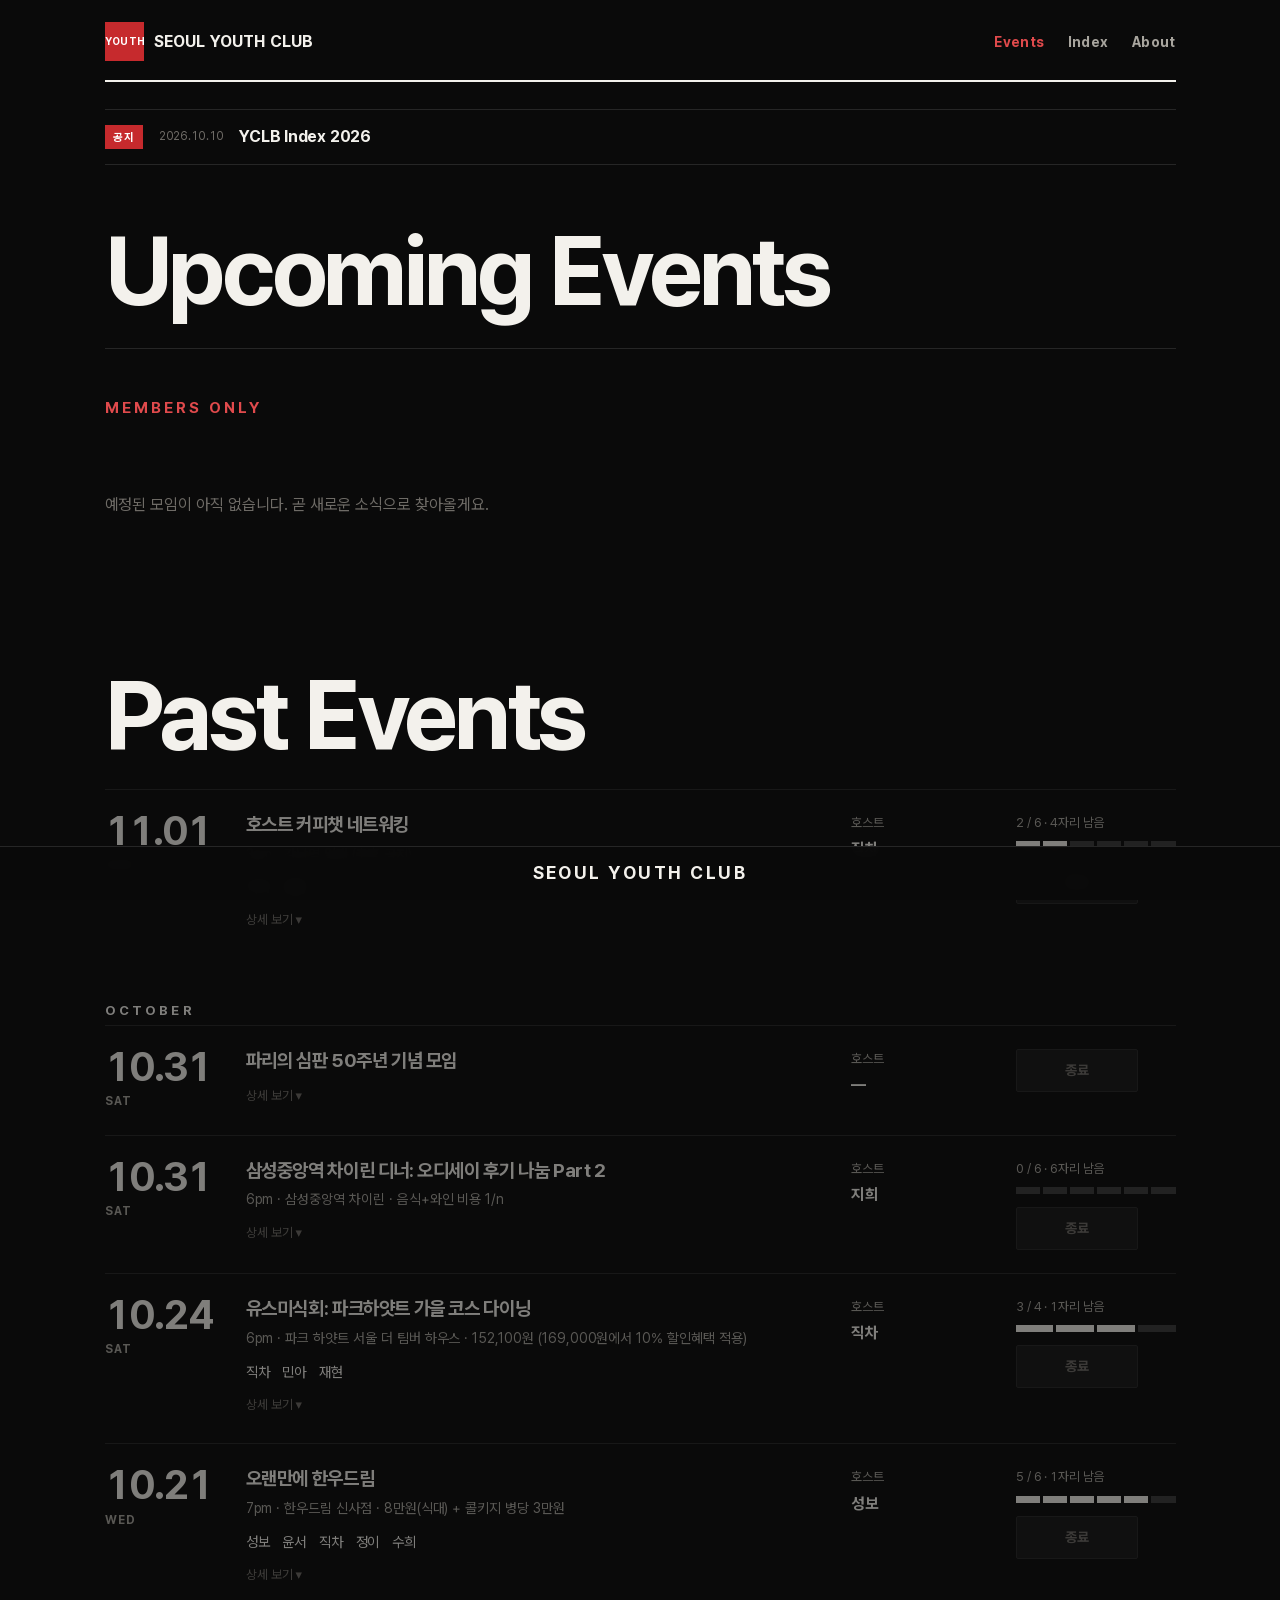
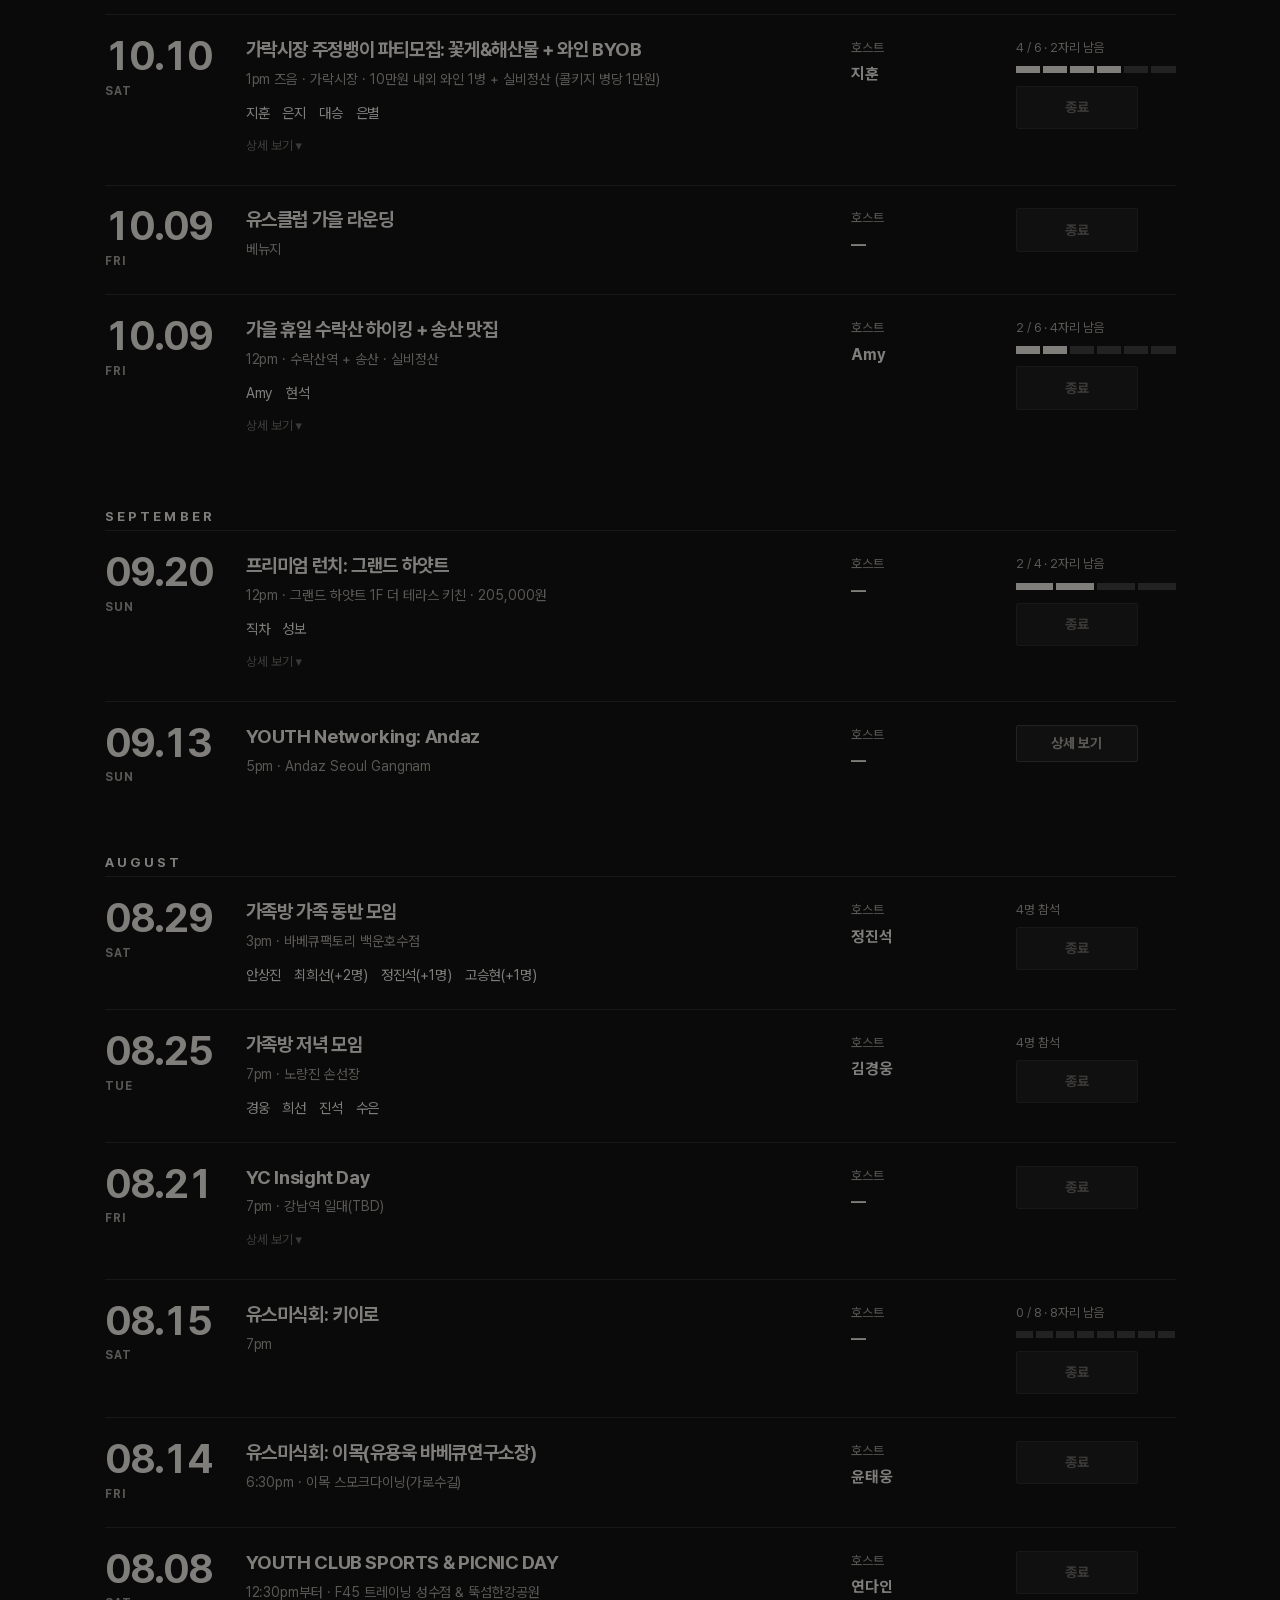
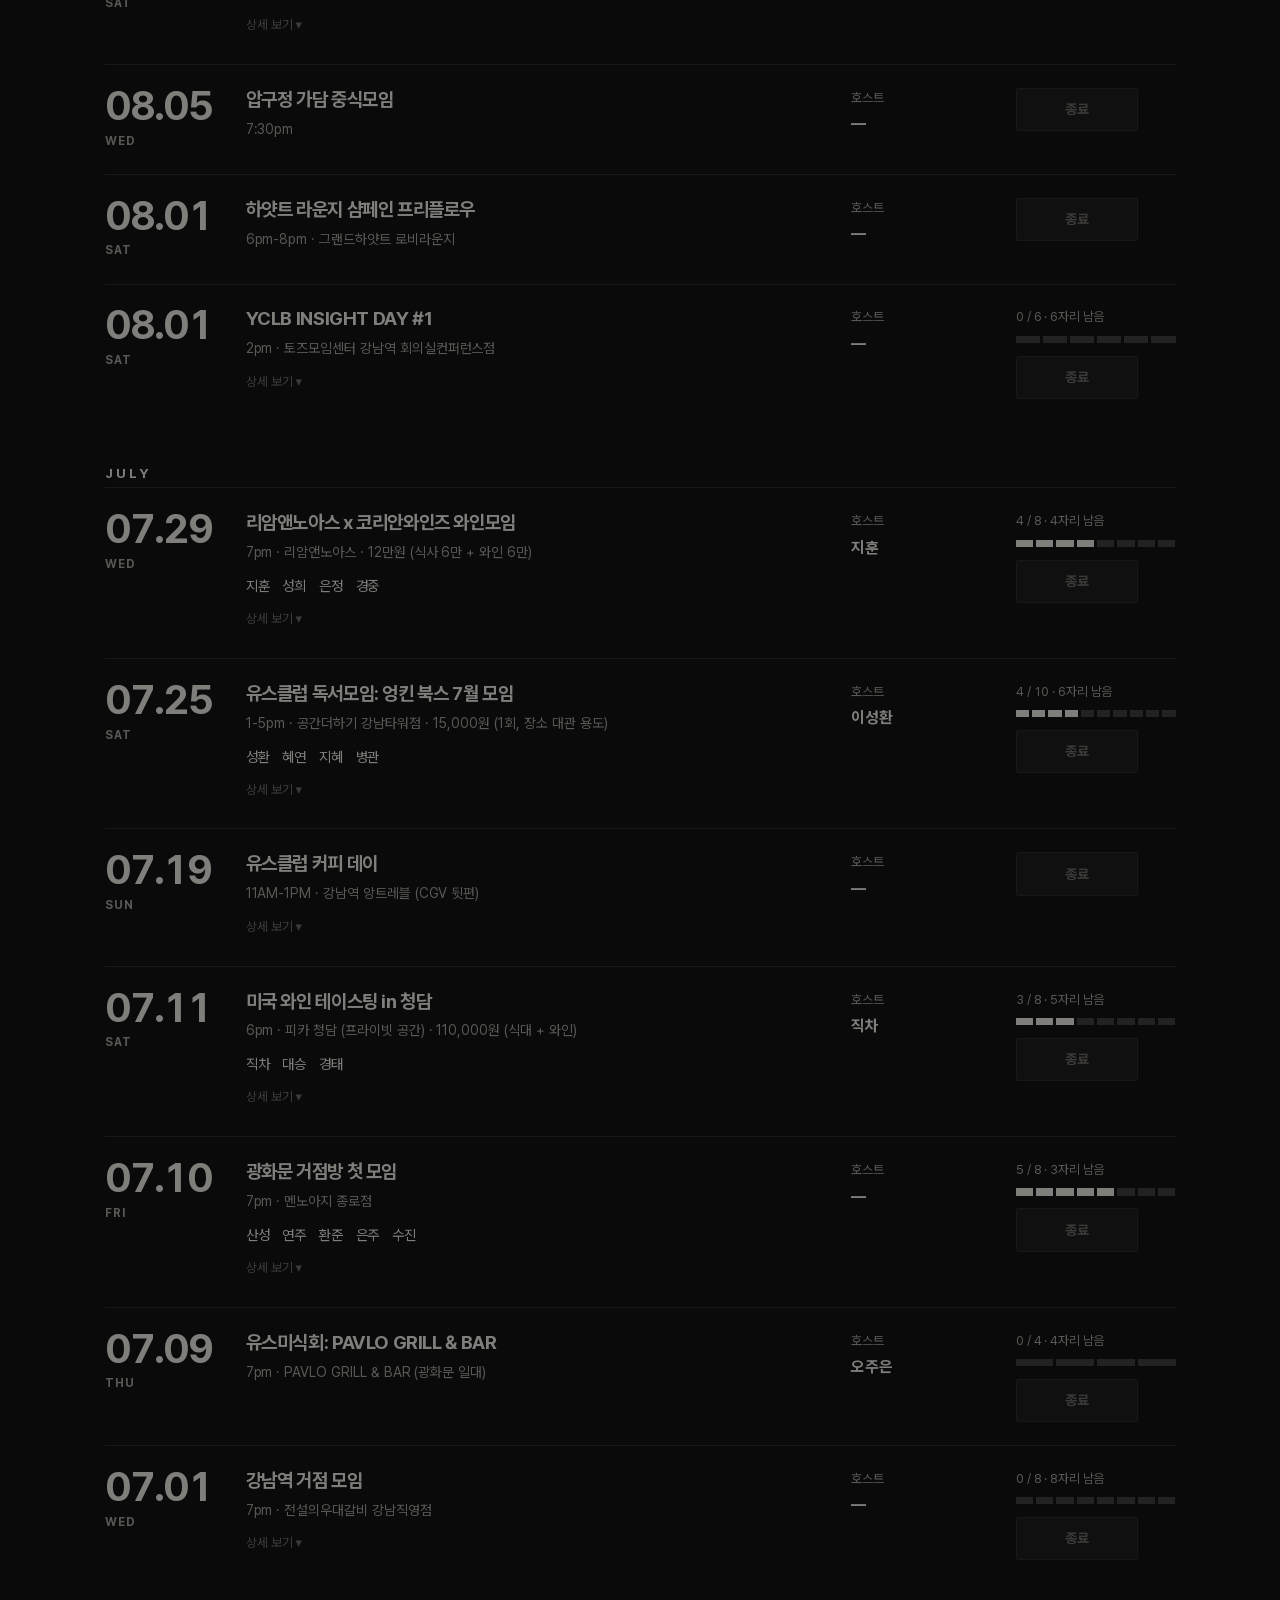
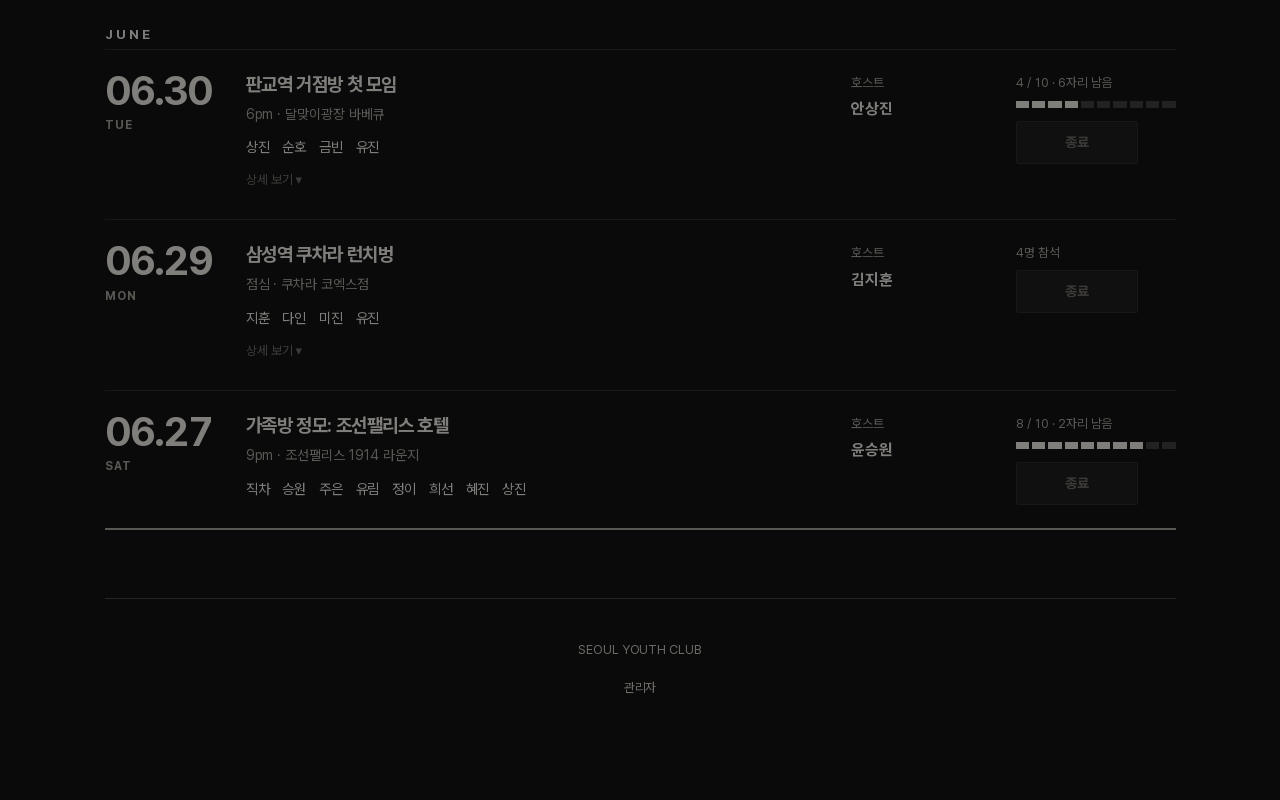
==== commit 32aefe08: "Pretendard on every page, larger PC text, prebuilt Index cache - assets/site.css loads after each pa" ====
--- a/index.html
+++ b/index.html
@@ -9,21 +9,11 @@
 <link rel="icon" type="image/png" sizes="32x32" href="assets/icon-32.png" />
 <link rel="icon" type="image/png" sizes="1024x1024" href="assets/icon.png" />
 <link rel="apple-touch-icon" href="assets/icon-180.png" />
+<link rel="stylesheet" href="assets/pretendard/pretendardvariable-dynamic-subset.css" />
 <style>
   /* 한글은 나눔바른고딕(SIL OFL), 라틴·숫자는 Helvetica.
      서브셋에 라틴이 없으므로 영문은 자동으로 Helvetica가 맡는다. */
-  @font-face {
-    font-family: "Barun";
-    src: url(assets/nbg-400.woff2) format("woff2");
-    font-weight: 400; font-style: normal; font-display: swap;
-    unicode-range: U+1100-11FF, U+3130-318F, U+A960-A97F, U+AC00-D7A3, U+D7B0-D7FF;
-  }
-  @font-face {
-    font-family: "Barun";
-    src: url(assets/nbg-700.woff2) format("woff2");
-    font-weight: 700; font-style: normal; font-display: swap;
-    unicode-range: U+1100-11FF, U+3130-318F, U+A960-A97F, U+AC00-D7A3, U+D7B0-D7FF;
-  }
+
 
   :root {
     color-scheme: dark;
@@ -550,6 +540,7 @@
     font-size: 0.75rem; color: var(--text-3);
   }
 </style>
+<link rel="stylesheet" href="assets/site.css" />
 </head>
 <body>
 
--- a/assets/pretendard/pretendardvariable-dynamic-subset.css
+++ b/assets/pretendard/pretendardvariable-dynamic-subset.css
@@ -0,0 +1,927 @@
+/*
+Copyright (c) 2021 Kil Hyung-jin, with Reserved Font Name Pretendard.
+https://github.com/orioncactus/pretendard
+
+This Font Software is licensed under the SIL Open Font License, Version 1.1.
+This license is copied below, and is also available with a FAQ at:
+http://scripts.sil.org/OFL
+*/
+/* [0] */
+@font-face {
+	font-family: 'Pretendard Variable';
+	font-style: normal;
+	font-display: swap;
+	font-weight: 45 920;
+	src: url(./woff2-dynamic-subset/PretendardVariable.subset.0.woff2) format('woff2-variations');
+	unicode-range: U+f9ca-fa0b, U+ff03-ff05, U+ff07, U+ff0a-ff0b, U+ff0d-ff19, U+ff1b, U+ff1d, U+ff20-ff5b, U+ff5d, U+ffe0-ffe3, U+ffe5-ffe6;
+}
+
+/* [1] */
+@font-face {
+	font-family: 'Pretendard Variable';
+	font-style: normal;
+	font-display: swap;
+	font-weight: 45 920;
+	src: url(./woff2-dynamic-subset/PretendardVariable.subset.1.woff2) format('woff2-variations');
+	unicode-range: U+d723-d728, U+d72a-d733, U+d735-d748, U+d74a-d74f, U+d752-d753, U+d755-d757, U+d75a-d75f, U+d762-d764, U+d766-d768, U+d76a-d76b, U+d76d-d76f, U+d771-d787, U+d789-d78b, U+d78d-d78f, U+d791-d797, U+d79a, U+d79c, U+d79e-d7a3, U+f900-f909, U+f90b-f92e;
+}
+
+/* [2] */
+@font-face {
+	font-family: 'Pretendard Variable';
+	font-style: normal;
+	font-display: swap;
+	font-weight: 45 920;
+	src: url(./woff2-dynamic-subset/PretendardVariable.subset.2.woff2) format('woff2-variations');
+	unicode-range: U+d679-d68b, U+d68e-d69e, U+d6a0, U+d6a2-d6a7, U+d6a9-d6c3, U+d6c6-d6c7, U+d6c9-d6cb, U+d6cd-d6d3, U+d6d5-d6d6, U+d6d8-d6e3, U+d6e5-d6e7, U+d6e9-d6fb, U+d6fd-d717, U+d719-d71f, U+d721-d722;
+}
+
+/* [3] */
+@font-face {
+	font-family: 'Pretendard Variable';
+	font-style: normal;
+	font-display: swap;
+	font-weight: 45 920;
+	src: url(./woff2-dynamic-subset/PretendardVariable.subset.3.woff2) format('woff2-variations');
+	unicode-range: U+d5bc-d5c7, U+d5ca-d5cb, U+d5cd-d5cf, U+d5d1-d5d7, U+d5d9-d5da, U+d5dc, U+d5de-d5e3, U+d5e6-d5e7, U+d5e9-d5eb, U+d5ed-d5f6, U+d5f8, U+d5fa-d5ff, U+d602-d603, U+d605-d607, U+d609-d60f, U+d612-d613, U+d616-d61b, U+d61d-d637, U+d63a-d63b, U+d63d-d63f, U+d641-d647, U+d64a-d64c, U+d64e-d653, U+d656-d657, U+d659-d65b, U+d65d-d666, U+d668, U+d66a-d678;
+}
+
+/* [4] */
+@font-face {
+	font-family: 'Pretendard Variable';
+	font-style: normal;
+	font-display: swap;
+	font-weight: 45 920;
+	src: url(./woff2-dynamic-subset/PretendardVariable.subset.4.woff2) format('woff2-variations');
+	unicode-range: U+d507, U+d509-d50b, U+d50d-d513, U+d515-d53b, U+d53e-d53f, U+d541-d543, U+d545-d54c, U+d54e, U+d550, U+d552-d557, U+d55a-d55b, U+d55d-d55f, U+d561-d564, U+d566-d567, U+d56a, U+d56c, U+d56e-d573, U+d576-d577, U+d579-d583, U+d585-d586, U+d58a-d5a4, U+d5a6-d5bb;
+}
+
+/* [5] */
+@font-face {
+	font-family: 'Pretendard Variable';
+	font-style: normal;
+	font-display: swap;
+	font-weight: 45 920;
+	src: url(./woff2-dynamic-subset/PretendardVariable.subset.5.woff2) format('woff2-variations');
+	unicode-range: U+d464-d477, U+d47a-d47b, U+d47d-d47f, U+d481-d487, U+d489-d48a, U+d48c, U+d48e-d4e7, U+d4e9-d503, U+d505-d506;
+}
+
+/* [6] */
+@font-face {
+	font-family: 'Pretendard Variable';
+	font-style: normal;
+	font-display: swap;
+	font-weight: 45 920;
+	src: url(./woff2-dynamic-subset/PretendardVariable.subset.6.woff2) format('woff2-variations');
+	unicode-range: U+d3bf-d3c7, U+d3ca-d3cf, U+d3d1-d3eb, U+d3ee-d3ef, U+d3f1-d3f3, U+d3f5-d3fb, U+d3fd-d400, U+d402-d45b, U+d45d-d463;
+}
+
+/* [7] */
+@font-face {
+	font-family: 'Pretendard Variable';
+	font-style: normal;
+	font-display: swap;
+	font-weight: 45 920;
+	src: url(./woff2-dynamic-subset/PretendardVariable.subset.7.woff2) format('woff2-variations');
+	unicode-range: U+d2ff, U+d302-d304, U+d306-d30b, U+d30f, U+d311-d313, U+d315-d31b, U+d31e, U+d322-d324, U+d326-d327, U+d32a-d32b, U+d32d-d32f, U+d331-d337, U+d339-d33c, U+d33e-d37b, U+d37e-d37f, U+d381-d383, U+d385-d38b, U+d38e-d390, U+d392-d397, U+d39a-d39b, U+d39d-d39f, U+d3a1-d3a7, U+d3a9-d3aa, U+d3ac, U+d3ae-d3b3, U+d3b5-d3b7, U+d3b9-d3bb, U+d3bd-d3be;
+}
+
+/* [8] */
+@font-face {
+	font-family: 'Pretendard Variable';
+	font-style: normal;
+	font-display: swap;
+	font-weight: 45 920;
+	src: url(./woff2-dynamic-subset/PretendardVariable.subset.8.woff2) format('woff2-variations');
+	unicode-range: U+d257-d27f, U+d281-d29b, U+d29d-d29f, U+d2a1-d2ab, U+d2ad-d2b7, U+d2ba-d2bb, U+d2bd-d2bf, U+d2c1-d2c7, U+d2c9-d2ef, U+d2f2-d2f3, U+d2f5-d2f7, U+d2f9-d2fe;
+}
+
+/* [9] */
+@font-face {
+	font-family: 'Pretendard Variable';
+	font-style: normal;
+	font-display: swap;
+	font-weight: 45 920;
+	src: url(./woff2-dynamic-subset/PretendardVariable.subset.9.woff2) format('woff2-variations');
+	unicode-range: U+d1b4, U+d1b6-d1f3, U+d1f5-d22b, U+d22e-d22f, U+d231-d233, U+d235-d23b, U+d23d-d240, U+d242-d256;
+}
+
+/* [10] */
+@font-face {
+	font-family: 'Pretendard Variable';
+	font-style: normal;
+	font-display: swap;
+	font-weight: 45 920;
+	src: url(./woff2-dynamic-subset/PretendardVariable.subset.10.woff2) format('woff2-variations');
+	unicode-range: U+d105-d12f, U+d132-d133, U+d135-d137, U+d139-d13f, U+d141-d142, U+d144, U+d146-d14b, U+d14e-d14f, U+d151-d153, U+d155-d15b, U+d15e-d187, U+d189-d19f, U+d1a2-d1a3, U+d1a5-d1a7, U+d1a9-d1af, U+d1b2-d1b3;
+}
+
+/* [11] */
+@font-face {
+	font-family: 'Pretendard Variable';
+	font-style: normal;
+	font-display: swap;
+	font-weight: 45 920;
+	src: url(./woff2-dynamic-subset/PretendardVariable.subset.11.woff2) format('woff2-variations');
+	unicode-range: U+d04b-d04f, U+d051-d057, U+d059-d06b, U+d06d-d06f, U+d071-d073, U+d075-d07b, U+d07e-d0a3, U+d0a6-d0a7, U+d0a9-d0ab, U+d0ad-d0b3, U+d0b6, U+d0b8, U+d0ba-d0bf, U+d0c2-d0c3, U+d0c5-d0c7, U+d0c9-d0cf, U+d0d2, U+d0d6-d0db, U+d0de-d0df, U+d0e1-d0e3, U+d0e5-d0eb, U+d0ee-d0f0, U+d0f2-d104;
+}
+
+/* [12] */
+@font-face {
+	font-family: 'Pretendard Variable';
+	font-style: normal;
+	font-display: swap;
+	font-weight: 45 920;
+	src: url(./woff2-dynamic-subset/PretendardVariable.subset.12.woff2) format('woff2-variations');
+	unicode-range: U+cfa2-cfc3, U+cfc5-cfdf, U+cfe2-cfe3, U+cfe5-cfe7, U+cfe9-cff4, U+cff6-cffb, U+cffd-cfff, U+d001-d003, U+d005-d017, U+d019-d033, U+d036-d037, U+d039-d03b, U+d03d-d04a;
+}
+
+/* [13] */
+@font-face {
+	font-family: 'Pretendard Variable';
+	font-style: normal;
+	font-display: swap;
+	font-weight: 45 920;
+	src: url(./woff2-dynamic-subset/PretendardVariable.subset.13.woff2) format('woff2-variations');
+	unicode-range: U+cef0-cef3, U+cef6, U+cef9-ceff, U+cf01-cf03, U+cf05-cf07, U+cf09-cf0f, U+cf11-cf12, U+cf14-cf1b, U+cf1d-cf1f, U+cf21-cf2f, U+cf31-cf53, U+cf56-cf57, U+cf59-cf5b, U+cf5d-cf63, U+cf66, U+cf68, U+cf6a-cf6f, U+cf71-cf84, U+cf86-cf8b, U+cf8d-cfa1;
+}
+
+/* [14] */
+@font-face {
+	font-family: 'Pretendard Variable';
+	font-style: normal;
+	font-display: swap;
+	font-weight: 45 920;
+	src: url(./woff2-dynamic-subset/PretendardVariable.subset.14.woff2) format('woff2-variations');
+	unicode-range: U+ce3c-ce57, U+ce5a-ce5b, U+ce5d-ce5f, U+ce61-ce67, U+ce6a, U+ce6c, U+ce6e-ce73, U+ce76-ce77, U+ce79-ce7b, U+ce7d-ce83, U+ce85-ce88, U+ce8a-ce8f, U+ce91-ce93, U+ce95-ce97, U+ce99-ce9f, U+cea2, U+cea4-ceab, U+cead-cee3, U+cee6-cee7, U+cee9-ceeb, U+ceed-ceef;
+}
+
+/* [15] */
+@font-face {
+	font-family: 'Pretendard Variable';
+	font-style: normal;
+	font-display: swap;
+	font-weight: 45 920;
+	src: url(./woff2-dynamic-subset/PretendardVariable.subset.15.woff2) format('woff2-variations');
+	unicode-range: U+cd92-cd93, U+cd96-cd97, U+cd99-cd9b, U+cd9d-cda3, U+cda6-cda8, U+cdaa-cdaf, U+cdb1-cdc3, U+cdc5-cdcb, U+cdcd-cde7, U+cde9-ce03, U+ce05-ce1f, U+ce22-ce34, U+ce36-ce3b;
+}
+
+/* [16] */
+@font-face {
+	font-family: 'Pretendard Variable';
+	font-style: normal;
+	font-display: swap;
+	font-weight: 45 920;
+	src: url(./woff2-dynamic-subset/PretendardVariable.subset.16.woff2) format('woff2-variations');
+	unicode-range: U+ccef-cd07, U+cd0a-cd0b, U+cd0d-cd1a, U+cd1c, U+cd1e-cd2b, U+cd2d-cd5b, U+cd5d-cd77, U+cd79-cd91;
+}
+
+/* [17] */
+@font-face {
+	font-family: 'Pretendard Variable';
+	font-style: normal;
+	font-display: swap;
+	font-weight: 45 920;
+	src: url(./woff2-dynamic-subset/PretendardVariable.subset.17.woff2) format('woff2-variations');
+	unicode-range: U+cc3f-cc43, U+cc46-cc47, U+cc49-cc4b, U+cc4d-cc53, U+cc55-cc58, U+cc5a-cc5f, U+cc61-cc97, U+cc9a-cc9b, U+cc9d-cc9f, U+cca1-cca7, U+ccaa, U+ccac, U+ccae-ccb3, U+ccb6-ccb7, U+ccb9-ccbb, U+ccbd-cccf, U+ccd1-cce3, U+cce5-ccee;
+}
+
+/* [18] */
+@font-face {
+	font-family: 'Pretendard Variable';
+	font-style: normal;
+	font-display: swap;
+	font-weight: 45 920;
+	src: url(./woff2-dynamic-subset/PretendardVariable.subset.18.woff2) format('woff2-variations');
+	unicode-range: U+cb91-cbd3, U+cbd5-cbe3, U+cbe5-cc0b, U+cc0e-cc0f, U+cc11-cc13, U+cc15-cc1b, U+cc1d-cc20, U+cc23-cc27, U+cc2a-cc2b, U+cc2d, U+cc2f, U+cc31-cc37, U+cc3a, U+cc3c;
+}
+
+/* [19] */
+@font-face {
+	font-family: 'Pretendard Variable';
+	font-style: normal;
+	font-display: swap;
+	font-weight: 45 920;
+	src: url(./woff2-dynamic-subset/PretendardVariable.subset.19.woff2) format('woff2-variations');
+	unicode-range: U+caf4-cb47, U+cb4a-cb90;
+}
+
+/* [20] */
+@font-face {
+	font-family: 'Pretendard Variable';
+	font-style: normal;
+	font-display: swap;
+	font-weight: 45 920;
+	src: url(./woff2-dynamic-subset/PretendardVariable.subset.20.woff2) format('woff2-variations');
+	unicode-range: U+ca4a-ca4b, U+ca4e-ca4f, U+ca51-ca53, U+ca55-ca5b, U+ca5d-ca60, U+ca62-ca83, U+ca85-cabb, U+cabe-cabf, U+cac1-cac3, U+cac5-cacb, U+cacd-cad0, U+cad2, U+cad4-cad8, U+cada-caf3;
+}
+
+/* [21] */
+@font-face {
+	font-family: 'Pretendard Variable';
+	font-style: normal;
+	font-display: swap;
+	font-weight: 45 920;
+	src: url(./woff2-dynamic-subset/PretendardVariable.subset.21.woff2) format('woff2-variations');
+	unicode-range: U+c996-c997, U+c99a-c99c, U+c99e-c9bf, U+c9c2-c9c3, U+c9c5-c9c7, U+c9c9-c9cf, U+c9d2, U+c9d4, U+c9d7-c9d8, U+c9db, U+c9de-c9df, U+c9e1-c9e3, U+c9e5-c9e6, U+c9e8-c9eb, U+c9ee-c9f0, U+c9f2-c9f7, U+c9f9-ca0b, U+ca0d-ca28, U+ca2a-ca49;
+}
+
+/* [22] */
+@font-face {
+	font-family: 'Pretendard Variable';
+	font-style: normal;
+	font-display: swap;
+	font-weight: 45 920;
+	src: url(./woff2-dynamic-subset/PretendardVariable.subset.22.woff2) format('woff2-variations');
+	unicode-range: U+c8e9-c8f4, U+c8f6-c8fb, U+c8fe-c8ff, U+c901-c903, U+c905-c90b, U+c90e-c910, U+c912-c917, U+c919-c92b, U+c92d-c94f, U+c951-c953, U+c955-c96b, U+c96d-c973, U+c975-c987, U+c98a-c98b, U+c98d-c98f, U+c991-c995;
+}
+
+/* [23] */
+@font-face {
+	font-family: 'Pretendard Variable';
+	font-style: normal;
+	font-display: swap;
+	font-weight: 45 920;
+	src: url(./woff2-dynamic-subset/PretendardVariable.subset.23.woff2) format('woff2-variations');
+	unicode-range: U+c841-c84b, U+c84d-c86f, U+c872-c873, U+c875-c877, U+c879-c87f, U+c882-c884, U+c887-c88a, U+c88d-c8c3, U+c8c5-c8df, U+c8e1-c8e8;
+}
+
+/* [24] */
+@font-face {
+	font-family: 'Pretendard Variable';
+	font-style: normal;
+	font-display: swap;
+	font-weight: 45 920;
+	src: url(./woff2-dynamic-subset/PretendardVariable.subset.24.woff2) format('woff2-variations');
+	unicode-range: U+c779-c77b, U+c77e-c782, U+c786, U+c78b, U+c78d, U+c78f, U+c792-c793, U+c795, U+c797, U+c799-c79f, U+c7a2, U+c7a7-c7ab, U+c7ae-c7bb, U+c7bd-c7c0, U+c7c2-c7c7, U+c7c9-c7dc, U+c7de-c7ff, U+c802-c803, U+c805-c807, U+c809, U+c80b-c80f, U+c812, U+c814, U+c817-c81b, U+c81e-c81f, U+c821-c823, U+c825-c82e, U+c830-c837, U+c839-c83b, U+c83d-c840;
+}
+
+/* [25] */
+@font-face {
+	font-family: 'Pretendard Variable';
+	font-style: normal;
+	font-display: swap;
+	font-weight: 45 920;
+	src: url(./woff2-dynamic-subset/PretendardVariable.subset.25.woff2) format('woff2-variations');
+	unicode-range: U+c6bb-c6bf, U+c6c2, U+c6c4, U+c6c6-c6cb, U+c6ce-c6cf, U+c6d1-c6d3, U+c6d5-c6db, U+c6dd-c6df, U+c6e1-c6e7, U+c6e9-c6eb, U+c6ed-c6ef, U+c6f1-c6f8, U+c6fa-c703, U+c705-c707, U+c709-c70b, U+c70d-c716, U+c718, U+c71a-c71f, U+c722-c723, U+c725-c727, U+c729-c734, U+c736-c73b, U+c73e-c73f, U+c741-c743, U+c745-c74b, U+c74e-c750, U+c752-c757, U+c759-c773, U+c776-c777;
+}
+
+/* [26] */
+@font-face {
+	font-family: 'Pretendard Variable';
+	font-style: normal;
+	font-display: swap;
+	font-weight: 45 920;
+	src: url(./woff2-dynamic-subset/PretendardVariable.subset.26.woff2) format('woff2-variations');
+	unicode-range: U+c5f5-c5fb, U+c5fe, U+c602-c605, U+c607, U+c609-c60f, U+c611-c61a, U+c61c-c623, U+c626-c627, U+c629-c62b, U+c62d, U+c62f-c632, U+c636, U+c638, U+c63a-c63f, U+c642-c643, U+c645-c647, U+c649-c652, U+c656-c65b, U+c65d-c65f, U+c661-c663, U+c665-c677, U+c679-c67b, U+c67d-c693, U+c696-c697, U+c699-c69b, U+c69d-c6a3, U+c6a6, U+c6a8, U+c6aa-c6af, U+c6b2-c6b3, U+c6b5-c6b7, U+c6b9-c6ba;
+}
+
+/* [27] */
+@font-face {
+	font-family: 'Pretendard Variable';
+	font-style: normal;
+	font-display: swap;
+	font-weight: 45 920;
+	src: url(./woff2-dynamic-subset/PretendardVariable.subset.27.woff2) format('woff2-variations');
+	unicode-range: U+c517-c527, U+c52a-c52b, U+c52d-c52f, U+c531-c538, U+c53a, U+c53c, U+c53e-c543, U+c546-c547, U+c54b, U+c54d-c552, U+c556, U+c55a-c55b, U+c55d, U+c55f, U+c562-c563, U+c565-c567, U+c569-c56f, U+c572, U+c574, U+c576-c57b, U+c57e-c57f, U+c581-c583, U+c585-c586, U+c588-c58b, U+c58e, U+c590, U+c592-c596, U+c599-c5b3, U+c5b6-c5b7, U+c5ba, U+c5be-c5c3, U+c5ca-c5cb, U+c5cd, U+c5cf, U+c5d2-c5d3, U+c5d5-c5d7, U+c5d9-c5df, U+c5e1-c5e2, U+c5e4, U+c5e6-c5eb, U+c5ef, U+c5f1-c5f3;
+}
+
+/* [28] */
+@font-face {
+	font-family: 'Pretendard Variable';
+	font-style: normal;
+	font-display: swap;
+	font-weight: 45 920;
+	src: url(./woff2-dynamic-subset/PretendardVariable.subset.28.woff2) format('woff2-variations');
+	unicode-range: U+c475-c4ef, U+c4f2-c4f3, U+c4f5-c4f7, U+c4f9-c4ff, U+c502-c50b, U+c50d-c516;
+}
+
+/* [29] */
+@font-face {
+	font-family: 'Pretendard Variable';
+	font-style: normal;
+	font-display: swap;
+	font-weight: 45 920;
+	src: url(./woff2-dynamic-subset/PretendardVariable.subset.29.woff2) format('woff2-variations');
+	unicode-range: U+c3d0-c3d7, U+c3da-c3db, U+c3dd-c3de, U+c3e1-c3ec, U+c3ee-c3f3, U+c3f5-c42b, U+c42d-c463, U+c466-c474;
+}
+
+/* [30] */
+@font-face {
+	font-family: 'Pretendard Variable';
+	font-style: normal;
+	font-display: swap;
+	font-weight: 45 920;
+	src: url(./woff2-dynamic-subset/PretendardVariable.subset.30.woff2) format('woff2-variations');
+	unicode-range: U+c32b-c367, U+c36a-c36b, U+c36d-c36f, U+c371-c377, U+c37a-c37b, U+c37e-c383, U+c385-c387, U+c389-c3cf;
+}
+
+/* [31] */
+@font-face {
+	font-family: 'Pretendard Variable';
+	font-style: normal;
+	font-display: swap;
+	font-weight: 45 920;
+	src: url(./woff2-dynamic-subset/PretendardVariable.subset.31.woff2) format('woff2-variations');
+	unicode-range: U+c26a-c26b, U+c26d-c26f, U+c271-c273, U+c275-c27b, U+c27e-c287, U+c289-c28f, U+c291-c297, U+c299-c29a, U+c29c-c2a3, U+c2a5-c2a7, U+c2a9-c2ab, U+c2ad-c2b3, U+c2b6, U+c2b8, U+c2ba-c2bb, U+c2bd-c2db, U+c2de-c2df, U+c2e1-c2e2, U+c2e5-c2ea, U+c2ee, U+c2f0, U+c2f2-c2f5, U+c2f7, U+c2fa-c2fb, U+c2fd-c2ff, U+c301-c307, U+c309-c30c, U+c30e-c312, U+c315-c323, U+c325-c328, U+c32a;
+}
+
+/* [32] */
+@font-face {
+	font-family: 'Pretendard Variable';
+	font-style: normal;
+	font-display: swap;
+	font-weight: 45 920;
+	src: url(./woff2-dynamic-subset/PretendardVariable.subset.32.woff2) format('woff2-variations');
+	unicode-range: U+c1bc-c1c3, U+c1c5-c1df, U+c1e1-c1fb, U+c1fd-c203, U+c205-c20c, U+c20e, U+c210-c217, U+c21a-c21b, U+c21d-c21e, U+c221-c227, U+c229-c22a, U+c22c, U+c22e, U+c230, U+c233-c24f, U+c251-c257, U+c259-c269;
+}
+
+/* [33] */
+@font-face {
+	font-family: 'Pretendard Variable';
+	font-style: normal;
+	font-display: swap;
+	font-weight: 45 920;
+	src: url(./woff2-dynamic-subset/PretendardVariable.subset.33.woff2) format('woff2-variations');
+	unicode-range: U+c101-c11b, U+c11f, U+c121-c123, U+c125-c12b, U+c12e, U+c132-c137, U+c13a-c13b, U+c13d-c13f, U+c141-c147, U+c14a, U+c14c-c153, U+c155-c157, U+c159-c15b, U+c15d-c166, U+c169-c16f, U+c171-c177, U+c179-c18b, U+c18e-c18f, U+c191-c193, U+c195-c19b, U+c19d-c19e, U+c1a0, U+c1a2-c1a4, U+c1a6-c1bb;
+}
+
+/* [34] */
+@font-face {
+	font-family: 'Pretendard Variable';
+	font-style: normal;
+	font-display: swap;
+	font-weight: 45 920;
+	src: url(./woff2-dynamic-subset/PretendardVariable.subset.34.woff2) format('woff2-variations');
+	unicode-range: U+c049-c057, U+c059-c05b, U+c05d-c05f, U+c061-c067, U+c069-c08f, U+c091-c0ab, U+c0ae-c0af, U+c0b1-c0b3, U+c0b5, U+c0b7-c0bb, U+c0be, U+c0c2-c0c7, U+c0ca-c0cb, U+c0cd-c0cf, U+c0d1-c0d7, U+c0d9-c0da, U+c0dc, U+c0de-c0e3, U+c0e5-c0eb, U+c0ed-c0f3, U+c0f6, U+c0f8, U+c0fa-c0ff;
+}
+
+/* [35] */
+@font-face {
+	font-family: 'Pretendard Variable';
+	font-style: normal;
+	font-display: swap;
+	font-weight: 45 920;
+	src: url(./woff2-dynamic-subset/PretendardVariable.subset.35.woff2) format('woff2-variations');
+	unicode-range: U+bfa7-bfaf, U+bfb1-bfc4, U+bfc6-bfcb, U+bfce-bfcf, U+bfd1-bfd3, U+bfd5-bfdb, U+bfdd-c048;
+}
+
+/* [36] */
+@font-face {
+	font-family: 'Pretendard Variable';
+	font-style: normal;
+	font-display: swap;
+	font-weight: 45 920;
+	src: url(./woff2-dynamic-subset/PretendardVariable.subset.36.woff2) format('woff2-variations');
+	unicode-range: U+bf07, U+bf09-bf3f, U+bf41-bf4f, U+bf52-bf54, U+bf56-bfa6;
+}
+
+/* [37] */
+@font-face {
+	font-family: 'Pretendard Variable';
+	font-style: normal;
+	font-display: swap;
+	font-weight: 45 920;
+	src: url(./woff2-dynamic-subset/PretendardVariable.subset.37.woff2) format('woff2-variations');
+	unicode-range: U+be56, U+be58, U+be5c-be5f, U+be62-be63, U+be65-be67, U+be69-be74, U+be76-be7b, U+be7e-be7f, U+be81-be8e, U+be90, U+be92-bea7, U+bea9-becf, U+bed2-bed3, U+bed5-bed6, U+bed9-bee3, U+bee6-bf06;
+}
+
+/* [38] */
+@font-face {
+	font-family: 'Pretendard Variable';
+	font-style: normal;
+	font-display: swap;
+	font-weight: 45 920;
+	src: url(./woff2-dynamic-subset/PretendardVariable.subset.38.woff2) format('woff2-variations');
+	unicode-range: U+bdb0-bdd3, U+bdd5-bdef, U+bdf1-be0b, U+be0d-be0f, U+be11-be13, U+be15-be43, U+be46-be47, U+be49-be4b, U+be4d-be53;
+}
+
+/* [39] */
+@font-face {
+	font-family: 'Pretendard Variable';
+	font-style: normal;
+	font-display: swap;
+	font-weight: 45 920;
+	src: url(./woff2-dynamic-subset/PretendardVariable.subset.39.woff2) format('woff2-variations');
+	unicode-range: U+bd03, U+bd06, U+bd08, U+bd0a-bd0f, U+bd11-bd22, U+bd25-bd47, U+bd49-bd58, U+bd5a-bd7f, U+bd82-bd83, U+bd85-bd87, U+bd8a-bd8f, U+bd91-bd92, U+bd94, U+bd96-bd98, U+bd9a-bdaf;
+}
+
+/* [40] */
+@font-face {
+	font-family: 'Pretendard Variable';
+	font-style: normal;
+	font-display: swap;
+	font-weight: 45 920;
+	src: url(./woff2-dynamic-subset/PretendardVariable.subset.40.woff2) format('woff2-variations');
+	unicode-range: U+bc4e-bc83, U+bc86-bc87, U+bc89-bc8b, U+bc8d-bc93, U+bc96, U+bc98, U+bc9b-bc9f, U+bca2-bca3, U+bca5-bca7, U+bca9-bcb2, U+bcb4-bcbb, U+bcbe-bcbf, U+bcc1-bcc3, U+bcc5-bccc, U+bcce-bcd0, U+bcd2-bcd4, U+bcd6-bcf3, U+bcf7, U+bcf9-bcfb, U+bcfd-bd02;
+}
+
+/* [41] */
+@font-face {
+	font-family: 'Pretendard Variable';
+	font-style: normal;
+	font-display: swap;
+	font-weight: 45 920;
+	src: url(./woff2-dynamic-subset/PretendardVariable.subset.41.woff2) format('woff2-variations');
+	unicode-range: U+bb90-bba3, U+bba5-bbab, U+bbad-bbbf, U+bbc1-bbf7, U+bbfa-bbfb, U+bbfd-bbfe, U+bc01-bc07, U+bc09-bc0a, U+bc0e, U+bc10, U+bc12-bc13, U+bc17, U+bc19-bc1a, U+bc1e, U+bc20-bc23, U+bc26, U+bc28, U+bc2a-bc2c, U+bc2e-bc2f, U+bc32-bc33, U+bc35-bc37, U+bc39-bc3f, U+bc41-bc42, U+bc44, U+bc46-bc48, U+bc4a-bc4d;
+}
+
+/* [42] */
+@font-face {
+	font-family: 'Pretendard Variable';
+	font-style: normal;
+	font-display: swap;
+	font-weight: 45 920;
+	src: url(./woff2-dynamic-subset/PretendardVariable.subset.42.woff2) format('woff2-variations');
+	unicode-range: U+bae6-bafb, U+bafd-bb17, U+bb19-bb33, U+bb37, U+bb39-bb3a, U+bb3d-bb43, U+bb45-bb46, U+bb48, U+bb4a-bb4f, U+bb51-bb53, U+bb55-bb57, U+bb59-bb62, U+bb64-bb8f;
+}
+
+/* [43] */
+@font-face {
+	font-family: 'Pretendard Variable';
+	font-style: normal;
+	font-display: swap;
+	font-weight: 45 920;
+	src: url(./woff2-dynamic-subset/PretendardVariable.subset.43.woff2) format('woff2-variations');
+	unicode-range: U+ba30-ba37, U+ba3a-ba3b, U+ba3d-ba3f, U+ba41-ba47, U+ba49-ba4a, U+ba4c, U+ba4e-ba53, U+ba56-ba57, U+ba59-ba5b, U+ba5d-ba63, U+ba65-ba66, U+ba68-ba6f, U+ba71-ba73, U+ba75-ba77, U+ba79-ba84, U+ba86, U+ba88-baa7, U+baaa, U+baad-baaf, U+bab1-bab7, U+baba, U+babc, U+babe-bae5;
+}
+
+/* [44] */
+@font-face {
+	font-family: 'Pretendard Variable';
+	font-style: normal;
+	font-display: swap;
+	font-weight: 45 920;
+	src: url(./woff2-dynamic-subset/PretendardVariable.subset.44.woff2) format('woff2-variations');
+	unicode-range: U+b96e-b973, U+b976-b977, U+b979-b97b, U+b97d-b983, U+b986, U+b988, U+b98a-b98d, U+b98f-b9ab, U+b9ae-b9af, U+b9b1-b9b3, U+b9b5-b9bb, U+b9be, U+b9c0, U+b9c2-b9c7, U+b9ca-b9cb, U+b9cd, U+b9d2-b9d7, U+b9da, U+b9dc, U+b9df-b9e0, U+b9e2, U+b9e6-b9e7, U+b9e9-b9f3, U+b9f6, U+b9f8, U+b9fb-ba2f;
+}
+
+/* [45] */
+@font-face {
+	font-family: 'Pretendard Variable';
+	font-style: normal;
+	font-display: swap;
+	font-weight: 45 920;
+	src: url(./woff2-dynamic-subset/PretendardVariable.subset.45.woff2) format('woff2-variations');
+	unicode-range: U+b8bf-b8cb, U+b8cd-b8e0, U+b8e2-b8e7, U+b8ea-b8eb, U+b8ed-b8ef, U+b8f1-b8f7, U+b8fa, U+b8fc, U+b8fe-b903, U+b905-b917, U+b919-b91f, U+b921-b93b, U+b93d-b957, U+b95a-b95b, U+b95d-b95f, U+b961-b967, U+b969-b96c;
+}
+
+/* [46] */
+@font-face {
+	font-family: 'Pretendard Variable';
+	font-style: normal;
+	font-display: swap;
+	font-weight: 45 920;
+	src: url(./woff2-dynamic-subset/PretendardVariable.subset.46.woff2) format('woff2-variations');
+	unicode-range: U+b80d-b80f, U+b811-b817, U+b81a, U+b81c-b823, U+b826-b827, U+b829-b82b, U+b82d-b833, U+b836, U+b83a-b83f, U+b841-b85b, U+b85e-b85f, U+b861-b863, U+b865-b86b, U+b86e, U+b870, U+b872-b8af, U+b8b1-b8be;
+}
+
+/* [47] */
+@font-face {
+	font-family: 'Pretendard Variable';
+	font-style: normal;
+	font-display: swap;
+	font-weight: 45 920;
+	src: url(./woff2-dynamic-subset/PretendardVariable.subset.47.woff2) format('woff2-variations');
+	unicode-range: U+b74d-b75f, U+b761-b763, U+b765-b774, U+b776-b77b, U+b77e-b77f, U+b781-b783, U+b785-b78b, U+b78e, U+b792-b796, U+b79a-b79b, U+b79d-b7a7, U+b7aa, U+b7ae-b7b3, U+b7b6-b7c8, U+b7ca-b7eb, U+b7ee-b7ef, U+b7f1-b7f3, U+b7f5-b7fb, U+b7fe, U+b802-b806, U+b80a-b80b;
+}
+
+/* [48] */
+@font-face {
+	font-family: 'Pretendard Variable';
+	font-style: normal;
+	font-display: swap;
+	font-weight: 45 920;
+	src: url(./woff2-dynamic-subset/PretendardVariable.subset.48.woff2) format('woff2-variations');
+	unicode-range: U+b6a7-b6aa, U+b6ac-b6b0, U+b6b2-b6ef, U+b6f1-b727, U+b72a-b72b, U+b72d-b72e, U+b731-b737, U+b739-b73a, U+b73c-b743, U+b745-b74c;
+}
+
+/* [49] */
+@font-face {
+	font-family: 'Pretendard Variable';
+	font-style: normal;
+	font-display: swap;
+	font-weight: 45 920;
+	src: url(./woff2-dynamic-subset/PretendardVariable.subset.49.woff2) format('woff2-variations');
+	unicode-range: U+b605-b60f, U+b612-b617, U+b619-b624, U+b626-b69b, U+b69e-b6a3, U+b6a5-b6a6;
+}
+
+/* [50] */
+@font-face {
+	font-family: 'Pretendard Variable';
+	font-style: normal;
+	font-display: swap;
+	font-weight: 45 920;
+	src: url(./woff2-dynamic-subset/PretendardVariable.subset.50.woff2) format('woff2-variations');
+	unicode-range: U+b55f, U+b562-b583, U+b585-b59f, U+b5a2-b5a3, U+b5a5-b5a7, U+b5a9-b5b2, U+b5b5-b5ba, U+b5bd-b604;
+}
+
+/* [51] */
+@font-face {
+	font-family: 'Pretendard Variable';
+	font-style: normal;
+	font-display: swap;
+	font-weight: 45 920;
+	src: url(./woff2-dynamic-subset/PretendardVariable.subset.51.woff2) format('woff2-variations');
+	unicode-range: U+b4a5-b4b6, U+b4b8-b4bf, U+b4c1-b4c7, U+b4c9-b4db, U+b4de-b4df, U+b4e1-b4e2, U+b4e5-b4eb, U+b4ee, U+b4f0, U+b4f2-b513, U+b516-b517, U+b519-b51a, U+b51d-b523, U+b526, U+b528, U+b52b-b52f, U+b532-b533, U+b535-b537, U+b539-b53f, U+b541-b544, U+b546-b54b, U+b54d-b54f, U+b551-b55b, U+b55d-b55e;
+}
+
+/* [52] */
+@font-face {
+	font-family: 'Pretendard Variable';
+	font-style: normal;
+	font-display: swap;
+	font-weight: 45 920;
+	src: url(./woff2-dynamic-subset/PretendardVariable.subset.52.woff2) format('woff2-variations');
+	unicode-range: U+b3f8-b3fb, U+b3fd-b40f, U+b411-b417, U+b419-b41b, U+b41d-b41f, U+b421-b427, U+b42a-b42b, U+b42d-b44f, U+b452-b453, U+b455-b457, U+b459-b45f, U+b462-b464, U+b466-b46b, U+b46d-b47f, U+b481-b4a3;
+}
+
+/* [53] */
+@font-face {
+	font-family: 'Pretendard Variable';
+	font-style: normal;
+	font-display: swap;
+	font-weight: 45 920;
+	src: url(./woff2-dynamic-subset/PretendardVariable.subset.53.woff2) format('woff2-variations');
+	unicode-range: U+b342-b353, U+b356-b357, U+b359-b35b, U+b35d-b35e, U+b360-b363, U+b366, U+b368, U+b36a-b36d, U+b36f, U+b372-b373, U+b375-b377, U+b379-b37f, U+b381-b382, U+b384, U+b386-b38b, U+b38d-b3c3, U+b3c6-b3c7, U+b3c9-b3ca, U+b3cd-b3d3, U+b3d6, U+b3d8, U+b3da-b3f7;
+}
+
+/* [54] */
+@font-face {
+	font-family: 'Pretendard Variable';
+	font-style: normal;
+	font-display: swap;
+	font-weight: 45 920;
+	src: url(./woff2-dynamic-subset/PretendardVariable.subset.54.woff2) format('woff2-variations');
+	unicode-range: U+b27c-b283, U+b285-b28f, U+b292-b293, U+b295-b297, U+b29a-b29f, U+b2a1-b2a4, U+b2a7-b2a9, U+b2ab, U+b2ad-b2c7, U+b2ca-b2cb, U+b2cd-b2cf, U+b2d1-b2d7, U+b2da, U+b2dc, U+b2de-b2e3, U+b2e7, U+b2e9-b2ea, U+b2ef-b2f3, U+b2f6, U+b2f8, U+b2fa-b2fb, U+b2fd-b2fe, U+b302-b303, U+b305-b307, U+b309-b30f, U+b312, U+b316-b31b, U+b31d-b341;
+}
+
+/* [55] */
+@font-face {
+	font-family: 'Pretendard Variable';
+	font-style: normal;
+	font-display: swap;
+	font-weight: 45 920;
+	src: url(./woff2-dynamic-subset/PretendardVariable.subset.55.woff2) format('woff2-variations');
+	unicode-range: U+b1d6-b1e7, U+b1e9-b1fc, U+b1fe-b203, U+b206-b207, U+b209-b20b, U+b20d-b213, U+b216-b21f, U+b221-b257, U+b259-b273, U+b275-b27b;
+}
+
+/* [56] */
+@font-face {
+	font-family: 'Pretendard Variable';
+	font-style: normal;
+	font-display: swap;
+	font-weight: 45 920;
+	src: url(./woff2-dynamic-subset/PretendardVariable.subset.56.woff2) format('woff2-variations');
+	unicode-range: U+b120-b122, U+b126-b127, U+b129-b12b, U+b12d-b133, U+b136, U+b138, U+b13a-b13f, U+b142-b143, U+b145-b14f, U+b151-b153, U+b156-b157, U+b159-b177, U+b17a-b17b, U+b17d-b17f, U+b181-b187, U+b189-b18c, U+b18e-b191, U+b195-b1a7, U+b1a9-b1cb, U+b1cd-b1d5;
+}
+
+/* [57] */
+@font-face {
+	font-family: 'Pretendard Variable';
+	font-style: normal;
+	font-display: swap;
+	font-weight: 45 920;
+	src: url(./woff2-dynamic-subset/PretendardVariable.subset.57.woff2) format('woff2-variations');
+	unicode-range: U+b05f-b07b, U+b07e-b07f, U+b081-b083, U+b085-b08b, U+b08d-b097, U+b09b, U+b09d-b09f, U+b0a2-b0a7, U+b0aa, U+b0b0, U+b0b2, U+b0b6-b0b7, U+b0b9-b0bb, U+b0bd-b0c3, U+b0c6-b0c7, U+b0ca-b0cf, U+b0d1-b0df, U+b0e1-b0e4, U+b0e6-b107, U+b10a-b10b, U+b10d-b10f, U+b111-b112, U+b114-b117, U+b119-b11a, U+b11c-b11f;
+}
+
+/* [58] */
+@font-face {
+	font-family: 'Pretendard Variable';
+	font-style: normal;
+	font-display: swap;
+	font-weight: 45 920;
+	src: url(./woff2-dynamic-subset/PretendardVariable.subset.58.woff2) format('woff2-variations');
+	unicode-range: U+afac-afb7, U+afba-afbb, U+afbd-afbf, U+afc1-afc6, U+afca-afcc, U+afce-afd3, U+afd5-afe7, U+afe9-afef, U+aff1-b00b, U+b00d-b00f, U+b011-b013, U+b015-b01b, U+b01d-b027, U+b029-b043, U+b045-b047, U+b049, U+b04b, U+b04d-b052, U+b055-b056, U+b058-b05c, U+b05e;
+}
+
+/* [59] */
+@font-face {
+	font-family: 'Pretendard Variable';
+	font-style: normal;
+	font-display: swap;
+	font-weight: 45 920;
+	src: url(./woff2-dynamic-subset/PretendardVariable.subset.59.woff2) format('woff2-variations');
+	unicode-range: U+af03-af07, U+af09-af2b, U+af2e-af33, U+af35-af3b, U+af3e-af40, U+af44-af47, U+af4a-af5c, U+af5e-af63, U+af65-af7f, U+af81-afab;
+}
+
+/* [60] */
+@font-face {
+	font-family: 'Pretendard Variable';
+	font-style: normal;
+	font-display: swap;
+	font-weight: 45 920;
+	src: url(./woff2-dynamic-subset/PretendardVariable.subset.60.woff2) format('woff2-variations');
+	unicode-range: U+ae56-ae5b, U+ae5e-ae60, U+ae62-ae64, U+ae66-ae67, U+ae69-ae6b, U+ae6d-ae83, U+ae85-aebb, U+aebf, U+aec1-aec3, U+aec5-aecb, U+aece, U+aed0, U+aed2-aed7, U+aed9-aef3, U+aef5-af02;
+}
+
+/* [61] */
+@font-face {
+	font-family: 'Pretendard Variable';
+	font-style: normal;
+	font-display: swap;
+	font-weight: 45 920;
+	src: url(./woff2-dynamic-subset/PretendardVariable.subset.61.woff2) format('woff2-variations');
+	unicode-range: U+ad9c-ada3, U+ada5-adbf, U+adc1-adc3, U+adc5-adc7, U+adc9-add2, U+add4-addb, U+addd-addf, U+ade1-ade3, U+ade5-adf7, U+adfa-adfb, U+adfd-adff, U+ae02-ae07, U+ae0a, U+ae0c, U+ae0e-ae13, U+ae15-ae2f, U+ae31-ae33, U+ae35-ae37, U+ae39-ae3f, U+ae42, U+ae44, U+ae46-ae49, U+ae4b, U+ae4f, U+ae51-ae53, U+ae55;
+}
+
+/* [62] */
+@font-face {
+	font-family: 'Pretendard Variable';
+	font-style: normal;
+	font-display: swap;
+	font-weight: 45 920;
+	src: url(./woff2-dynamic-subset/PretendardVariable.subset.62.woff2) format('woff2-variations');
+	unicode-range: U+ace2-ace3, U+ace5-ace6, U+ace9-acef, U+acf2, U+acf4, U+acf7-acfb, U+acfe-acff, U+ad01-ad03, U+ad05-ad0b, U+ad0d-ad10, U+ad12-ad1b, U+ad1d-ad33, U+ad35-ad48, U+ad4a-ad4f, U+ad51-ad6b, U+ad6e-ad6f, U+ad71-ad72, U+ad77-ad7c, U+ad7e, U+ad80, U+ad82-ad87, U+ad89-ad8b, U+ad8d-ad8f, U+ad91-ad9b;
+}
+
+/* [63] */
+@font-face {
+	font-family: 'Pretendard Variable';
+	font-style: normal;
+	font-display: swap;
+	font-weight: 45 920;
+	src: url(./woff2-dynamic-subset/PretendardVariable.subset.63.woff2) format('woff2-variations');
+	unicode-range: U+ac25-ac2c, U+ac2e, U+ac30, U+ac32-ac37, U+ac39-ac3f, U+ac41-ac4c, U+ac4e-ac6f, U+ac72-ac73, U+ac75-ac76, U+ac79-ac7f, U+ac82, U+ac84-ac88, U+ac8a-ac8b, U+ac8d-ac8f, U+ac91-ac93, U+ac95-ac9b, U+ac9d-ac9e, U+aca1-aca7, U+acab, U+acad-acaf, U+acb1-acb7, U+acba-acbb, U+acbe-acc0, U+acc2-acc3, U+acc5-acdf;
+}
+
+/* [64] */
+@font-face {
+	font-family: 'Pretendard Variable';
+	font-style: normal;
+	font-display: swap;
+	font-weight: 45 920;
+	src: url(./woff2-dynamic-subset/PretendardVariable.subset.64.woff2) format('woff2-variations');
+	unicode-range: U+99df, U+99ed, U+99f1, U+99ff, U+9a01, U+9a08, U+9a0e-9a0f, U+9a19, U+9a2b, U+9a30, U+9a36-9a37, U+9a40, U+9a43, U+9a45, U+9a4d, U+9a55, U+9a57, U+9a5a-9a5b, U+9a5f, U+9a62, U+9a65, U+9a69-9a6a, U+9aa8, U+9ab8, U+9ad3, U+9ae5, U+9aee, U+9b1a, U+9b27, U+9b2a, U+9b31, U+9b3c, U+9b41-9b45, U+9b4f, U+9b54, U+9b5a, U+9b6f, U+9b8e, U+9b91, U+9b9f, U+9bab, U+9bae, U+9bc9, U+9bd6, U+9be4, U+9be8, U+9c0d, U+9c10, U+9c12, U+9c15, U+9c25, U+9c32, U+9c3b, U+9c47, U+9c49, U+9c57, U+9ce5, U+9ce7, U+9ce9, U+9cf3-9cf4, U+9cf6, U+9d09, U+9d1b, U+9d26, U+9d28, U+9d3b, U+9d51, U+9d5d, U+9d60-9d61, U+9d6c, U+9d72, U+9da9, U+9daf, U+9db4, U+9dc4, U+9dd7, U+9df2, U+9df8-9dfa, U+9e1a, U+9e1e, U+9e75, U+9e79, U+9e7d, U+9e7f, U+9e92-9e93, U+9e97, U+9e9d, U+9e9f, U+9ea5, U+9eb4-9eb5, U+9ebb, U+9ebe, U+9ec3, U+9ecd-9ece, U+9ed4, U+9ed8, U+9edb-9edc, U+9ede, U+9ee8, U+9ef4, U+9f07-9f08, U+9f0e, U+9f13, U+9f20, U+9f3b, U+9f4a-9f4b, U+9f4e, U+9f52, U+9f5f, U+9f61, U+9f67, U+9f6a, U+9f6c, U+9f77, U+9f8d, U+9f90, U+9f95, U+9f9c, U+ac02-ac03, U+ac05-ac06, U+ac09-ac0f, U+ac17-ac18, U+ac1b, U+ac1e-ac1f, U+ac21-ac23;
+}
+
+/* [65] */
+@font-face {
+	font-family: 'Pretendard Variable';
+	font-style: normal;
+	font-display: swap;
+	font-weight: 45 920;
+	src: url(./woff2-dynamic-subset/PretendardVariable.subset.65.woff2) format('woff2-variations');
+	unicode-range: U+338c-339c, U+339f-33a0, U+33a2-33cb, U+33cf-33d0, U+33d3, U+33d6, U+33d8, U+33db-33dd, U+4e01, U+4e03, U+4e07-4e08, U+4e11, U+4e14-4e15, U+4e18-4e19, U+4e1e, U+4e32, U+4e38-4e39, U+4e42-4e43, U+4e45, U+4e4d-4e4f, U+4e56, U+4e58-4e59, U+4e5d-4e5e, U+4e6b, U+4e6d, U+4e73, U+4e76-4e77, U+4e7e, U+4e82, U+4e86, U+4e88, U+4e8e, U+4e90-4e92, U+4e94-4e95, U+4e98, U+4e9b, U+4e9e, U+4ea1-4ea2, U+4ea4-4ea6, U+4ea8, U+4eab, U+4ead-4eae, U+4eb6, U+4ec0-4ec1, U+4ec4, U+4ec7, U+4ecb, U+4ecd, U+4ed4-4ed5, U+4ed7-4ed9, U+4edd, U+4edf, U+4ee4, U+4ef0, U+4ef2, U+4ef6-4ef7, U+4efb, U+4f01, U+4f09, U+4f0b, U+4f0d-4f11, U+4f2f, U+4f34, U+4f36, U+4f38, U+4f3a, U+4f3c-4f3d;
+}
+
+/* [66] */
+@font-face {
+	font-family: 'Pretendard Variable';
+	font-style: normal;
+	font-display: swap;
+	font-weight: 45 920;
+	src: url(./woff2-dynamic-subset/PretendardVariable.subset.66.woff2) format('woff2-variations');
+	unicode-range: U+3136, U+3138, U+313a-3140, U+3143-3144, U+3150, U+3152, U+3154-3156, U+3158-315b, U+315d-315f, U+3162, U+3164-318c, U+318e, U+3200-321b, U+3231, U+3239, U+3251-325a, U+3260-327b, U+327e-327f, U+328a-3290, U+3294, U+329e, U+32a5, U+3380-3384, U+3388-338b;
+}
+
+/* [67] */
+@font-face {
+	font-family: 'Pretendard Variable';
+	font-style: normal;
+	font-display: swap;
+	font-weight: 45 920;
+	src: url(./woff2-dynamic-subset/PretendardVariable.subset.67.woff2) format('woff2-variations');
+	unicode-range: U+2f7d, U+2f7f-2f8b, U+2f8e-2f90, U+2f92-2f97, U+2f99-2fa0, U+2fa2-2fa3, U+2fa5-2fa9, U+2fac-2fb1, U+2fb3-2fbc, U+2fc1-2fca, U+2fcd-2fd4, U+3003, U+3012-3019, U+301c, U+301e-3020, U+3036, U+3041, U+3043, U+3045, U+3047, U+3049, U+304e, U+3050, U+3052, U+3056, U+305a, U+305c, U+305e, U+3062, U+3065, U+306c, U+3070-307d, U+3080, U+3085, U+3087, U+308e, U+3090-3091, U+30a1, U+30a5, U+30a9, U+30ae, U+30b1-30b2, U+30b4, U+30b6, U+30bc-30be, U+30c2, U+30c5, U+30cc, U+30d2, U+30d4, U+30d8-30dd, U+30e4, U+30e6, U+30e8, U+30ee, U+30f0-30f2, U+30f4-30f6, U+3133, U+3135;
+}
+
+/* [68] */
+@font-face {
+	font-family: 'Pretendard Variable';
+	font-style: normal;
+	font-display: swap;
+	font-weight: 45 920;
+	src: url(./woff2-dynamic-subset/PretendardVariable.subset.68.woff2) format('woff2-variations');
+	unicode-range: U+2541-254b, U+25a4-25a9, U+25b1, U+25b5, U+25b9, U+25bf, U+25c1, U+25c3, U+25c9-25ca, U+25cc, U+25ce, U+25d0-25d1, U+25e6, U+25ef, U+260f, U+261d, U+261f, U+262f, U+2660, U+2664, U+2667-2669, U+266d, U+266f, U+2716, U+271a, U+273d, U+2756, U+2776-277f, U+278a-2793, U+2963, U+2965, U+2ac5-2ac6, U+2acb-2acc, U+2f00, U+2f04, U+2f06, U+2f08, U+2f0a-2f0b, U+2f11-2f12, U+2f14, U+2f17-2f18, U+2f1c-2f1d, U+2f1f-2f20, U+2f23-2f26, U+2f28-2f29, U+2f2b, U+2f2d, U+2f2f-2f32, U+2f38, U+2f3c-2f40, U+2f42-2f4c, U+2f4f-2f52, U+2f54-2f58, U+2f5a-2f66, U+2f69-2f70, U+2f72-2f76, U+2f78, U+2f7a-2f7c;
+}
+
+/* [69] */
+@font-face {
+	font-family: 'Pretendard Variable';
+	font-style: normal;
+	font-display: swap;
+	font-weight: 45 920;
+	src: url(./woff2-dynamic-subset/PretendardVariable.subset.69.woff2) format('woff2-variations');
+	unicode-range: U+2479-2487, U+249c-24d1, U+24d3-24d7, U+24d9-24e9, U+24eb-24f4, U+2500-2501, U+2503, U+250c-2513, U+2515-2516, U+2518-2540;
+}
+
+/* [70] */
+@font-face {
+	font-family: 'Pretendard Variable';
+	font-style: normal;
+	font-display: swap;
+	font-weight: 45 920;
+	src: url(./woff2-dynamic-subset/PretendardVariable.subset.70.woff2) format('woff2-variations');
+	unicode-range: U+215b-215e, U+2162-2169, U+2170-2179, U+2195-2199, U+21b0-21b4, U+21bc, U+21c0, U+21c4-21c5, U+21cd, U+21cf-21d4, U+21e0-21e3, U+21e6-21e9, U+2200, U+2202-2203, U+2206-2209, U+220b-220c, U+220f, U+2211, U+2213, U+221a, U+221d-2220, U+2222, U+2225-2227, U+2229-222c, U+222e, U+2234-2237, U+223d, U+2243, U+2245, U+2248, U+2250-2253, U+225a, U+2260-2262, U+2264-2267, U+226a-226b, U+226e-2273, U+2276-2277, U+2279-227b, U+2280-2287, U+228a-228b, U+2295-2297, U+22a3-22a5, U+22bb-22bc, U+22ce-22cf, U+22da-22db, U+22ee-22ef, U+2306, U+2312, U+2314, U+2467-2478;
+}
+
+/* [71] */
+@font-face {
+	font-family: 'Pretendard Variable';
+	font-style: normal;
+	font-display: swap;
+	font-weight: 45 920;
+	src: url(./woff2-dynamic-subset/PretendardVariable.subset.71.woff2) format('woff2-variations');
+	unicode-range: U+81-82, U+84, U+a2-a5, U+a7-a8, U+aa, U+ac, U+b1-b3, U+b6, U+b8-ba, U+bc-be, U+c0, U+c2, U+c6-cb, U+ce-d0, U+d4, U+d8-d9, U+db-dc, U+de-df, U+e6, U+eb, U+ee-f0, U+f4, U+f7-f9, U+fb, U+fe-ff, U+111, U+126-127, U+132-133, U+138, U+13f-142, U+149-14b, U+152-153, U+166-167, U+2bc, U+2c7, U+2d0, U+2d8-2d9, U+2db-2dd, U+391-394, U+396-3a1, U+3a3-3a9, U+3b2-3b6, U+3b8, U+3bc, U+3be-3c1, U+3c3-3c9, U+2010, U+2015-2016, U+2018-2019, U+201b, U+201f-2021, U+2025, U+2030, U+2033-2036, U+203c, U+203e, U+2042, U+2074, U+207a-207f, U+2081-2084, U+2109, U+2113, U+2116, U+2121, U+2126, U+212b, U+2153-2154;
+}
+
+/* [72] */
+@font-face {
+	font-family: 'Pretendard Variable';
+	font-style: normal;
+	font-display: swap;
+	font-weight: 45 920;
+	src: url(./woff2-dynamic-subset/PretendardVariable.subset.72.woff2) format('woff2-variations');
+	unicode-range: U+e8, U+2da, U+2160, U+2194, U+3054, U+3058, U+306d, U+3086, U+308d, U+30ac, U+30bb, U+30c4, U+30cd-30ce, U+30e2, U+3132, U+3146, U+3149, U+339d, U+4e3b, U+4f0a, U+4fdd, U+4fe1, U+5409, U+540c, U+5834, U+592a-592b, U+5b9a, U+5dde, U+5e0c, U+5e73, U+5f0f, U+60f3, U+653f, U+661f, U+662f, U+667a, U+683c, U+6b4c, U+6c11, U+767c, U+76ee, U+76f4, U+77f3, U+79d1, U+7a7a, U+7b2c, U+7d22, U+8207, U+8a00, U+8a71, U+9280, U+9580, U+958b, U+96c6, U+9762, U+98df, U+9ed1, U+ac2d, U+adc8, U+add3, U+af48, U+b014, U+b134-b135, U+b158, U+b2aa, U+b35f, U+b6a4, U+b9cf, U+bb63, U+bd23, U+be91, U+c29b, U+c3f4, U+c42c, U+c55c, U+c573, U+c58f, U+c78c, U+c7dd, U+c8f5, U+cad1, U+cc48, U+cf10, U+cf20, U+d03c, U+d07d, U+d2a0, U+d30e, U+d38d, U+d3a8, U+d3c8, U+d5e5, U+d5f9, U+d6e4, U+f90a, U+ff02, U+ff1c;
+}
+
+/* [73] */
+@font-face {
+	font-family: 'Pretendard Variable';
+	font-style: normal;
+	font-display: swap;
+	font-weight: 45 920;
+	src: url(./woff2-dynamic-subset/PretendardVariable.subset.73.woff2) format('woff2-variations');
+	unicode-range: U+3b1, U+2466, U+25a1, U+25a3, U+261c, U+3008-3009, U+305b, U+305d, U+3069, U+30a7, U+30ba, U+30cf, U+30ef, U+3151, U+3157, U+4e4b, U+4e5f, U+4e8c, U+4eca, U+4ed6, U+4f5b, U+50cf, U+5149, U+5165, U+5171, U+5229, U+529b, U+5316, U+539f, U+53f2, U+571f, U+5728, U+58eb, U+591c, U+5b78, U+5c11, U+5c55, U+5ddd, U+5e02, U+5fb7, U+60c5, U+610f, U+611f, U+6625, U+66f8, U+6797, U+679c, U+682a, U+6d2a, U+706b, U+7406, U+767b, U+76f8, U+77e5, U+7acb, U+898b, U+8a69, U+8def, U+8fd1, U+901a, U+90e8, U+91cd, U+975e, U+ae14, U+ae6c, U+aec0, U+afc7, U+afc9, U+b01c, U+b028, U+b308, U+b311, U+b314, U+b31c, U+b524, U+b560, U+b764, U+b920, U+b9e3, U+bd48, U+be7d, U+c0db, U+c231, U+c270, U+c2e3, U+c37d, U+c3ed, U+c530, U+c6a5, U+c6dc, U+c7a4, U+c954, U+c974, U+d000, U+d565, U+d667, U+d6c5, U+d79d, U+ff1e;
+}
+
+/* [74] */
+@font-face {
+	font-family: 'Pretendard Variable';
+	font-style: normal;
+	font-display: swap;
+	font-weight: 45 920;
+	src: url(./woff2-dynamic-subset/PretendardVariable.subset.74.woff2) format('woff2-variations');
+	unicode-range: U+131, U+2032, U+2465, U+2642, U+3048, U+3051, U+3083-3084, U+308f, U+30c0, U+30d1, U+30d3, U+30d6, U+30df, U+30e7, U+3153, U+4e16, U+4e8b, U+4ee5, U+5206, U+52a0, U+52d5, U+53e4, U+53ef, U+54c1, U+57ce, U+597d, U+5b8c, U+5ea6, U+5f8c, U+5f97, U+6210, U+6240, U+624b, U+6728, U+6bd4, U+7236, U+7269, U+7279, U+738b, U+7528, U+7530, U+767e, U+798f, U+8005, U+8a18, U+90fd, U+91cc, U+9577, U+9593, U+98a8, U+ac20, U+acf6, U+ad90, U+af5d, U+af80, U+afcd, U+aff0, U+b0a1, U+b0b5, U+b1fd, U+b2fc, U+b380, U+b51b, U+b584, U+b5b3, U+b8fd, U+b93c, U+b9f4, U+bb44, U+bc08, U+bc27, U+bc49, U+be55, U+be64, U+bfb0, U+bfc5, U+c178, U+c21f, U+c314, U+c4f1, U+c58d, U+c664, U+c698, U+c6a7, U+c6c1, U+c9ed, U+cac0, U+cacc, U+cad9, U+ccb5, U+cdcc, U+d0e4, U+d143, U+d320, U+d330, U+d54d, U+ff06, U+ff1f, U+ff5e;
+}
+
+/* [75] */
+@font-face {
+	font-family: 'Pretendard Variable';
+	font-style: normal;
+	font-display: swap;
+	font-weight: 45 920;
+	src: url(./woff2-dynamic-subset/PretendardVariable.subset.75.woff2) format('woff2-variations');
+	unicode-range: U+b4, U+20a9, U+20ac, U+2190, U+24d8, U+2502, U+2514, U+2592, U+25c7-25c8, U+2663, U+3060, U+3064, U+3081, U+3088, U+30a3, U+30a6, U+30aa, U+30b5, U+30c7, U+30ca-30cb, U+30d0, U+30e3, U+30e5, U+339e, U+4e09, U+4eac, U+4f5c, U+5167-5168, U+516c, U+51fa, U+5408, U+540d, U+591a, U+5b57, U+6211, U+65b9, U+660e, U+6642, U+6700, U+6b63, U+6e2f, U+7063, U+7532, U+793e, U+81ea, U+8272, U+82b1, U+897f, U+8eca, U+91ce, U+ac38, U+ad76, U+ae84, U+aecc, U+b07d, U+b0b1, U+b215, U+b2a0, U+b310, U+b3d7, U+b52a, U+b618, U+b775, U+b797, U+bcd5, U+bd59, U+be80, U+bea8, U+bed1, U+bee4-bee5, U+c060, U+c2ef, U+c329, U+c3dc, U+c597, U+c5bd, U+c5e5, U+c69c, U+c9d6, U+ca29, U+ca5c, U+ca84, U+cc39, U+cc3b, U+ce89, U+cee5, U+cf65, U+cf85, U+d058, U+d145, U+d22d, U+d325, U+d37d, U+d3ad, U+d769, U+ff0c;
+}
+
+/* [76] */
+@font-face {
+	font-family: 'Pretendard Variable';
+	font-style: normal;
+	font-display: swap;
+	font-weight: 45 920;
+	src: url(./woff2-dynamic-subset/PretendardVariable.subset.76.woff2) format('woff2-variations');
+	unicode-range: U+2161, U+2228, U+2299, U+2464, U+2517, U+2640, U+3042, U+304a, U+3053, U+3061, U+307f, U+3082, U+308c, U+3092, U+30a8, U+30ab, U+30ad, U+30b0, U+30b3, U+30b7, U+30c1, U+30c6, U+30c9, U+30d5, U+30d7, U+30de, U+30e0-30e1, U+30ec-30ed, U+4e0b, U+4e0d, U+4ee3, U+53f0, U+548c, U+5b89, U+5bb6, U+5c0f, U+611b, U+6771, U+6aa2, U+6bcd, U+6c34, U+6cd5, U+6d77, U+767d, U+795e, U+8ecd, U+9999, U+9ad8, U+ac07, U+ac1a, U+ac40, U+ad0c, U+ad88, U+ada4, U+ae01, U+ae65, U+aebd, U+aec4, U+afe8, U+b139, U+b205, U+b383, U+b38c, U+b42c, U+b461, U+b55c, U+b78f, U+b8fb, U+b9f7, U+bafc, U+bc99, U+bed8, U+bfcd, U+c0bf, U+c0f9, U+c167, U+c204, U+c20f, U+c22f, U+c258, U+c298, U+c2bc, U+c388, U+c501, U+c50c, U+c5b9, U+c5ce, U+c641, U+c648, U+c73d, U+ca50, U+ca61, U+cc4c, U+ceac, U+d0d4, U+d5f7, U+d6d7, U+ff1a;
+}
+
+/* [77] */
+@font-face {
+	font-family: 'Pretendard Variable';
+	font-style: normal;
+	font-display: swap;
+	font-weight: 45 920;
+	src: url(./woff2-dynamic-subset/PretendardVariable.subset.77.woff2) format('woff2-variations');
+	unicode-range: U+2103, U+2463, U+25c6, U+25cb, U+266c, U+3001, U+300a, U+3046, U+304c-304d, U+304f, U+3055, U+3059, U+3063, U+3066-3068, U+306f, U+3089, U+30b8, U+30bf, U+314f, U+4e0a, U+570b, U+5730, U+5916, U+5929, U+5c71, U+5e74, U+5fc3, U+601d, U+6027, U+63d0, U+6709, U+6734, U+751f, U+7684, U+82f1, U+9053, U+91d1, U+97f3, U+ac2f, U+ac4d, U+adc4, U+ade4, U+ae41, U+ae4d-ae4e, U+aed1, U+afb9, U+b0e0, U+b299, U+b365, U+b46c, U+b480, U+b4c8, U+b7b4, U+b819, U+b918, U+baab, U+bab9, U+be8f, U+bed7, U+c0ec, U+c19f, U+c1a5, U+c3d9, U+c464, U+c53d, U+c553, U+c570, U+c5cc, U+c633, U+c6a4, U+c7a3, U+c7a6, U+c886, U+c9d9-c9da, U+c9ec, U+ca0c, U+cc21, U+cd1b, U+cd78, U+cdc4, U+cef8, U+cfe4, U+d0a5, U+d0b5, U+d0ec, U+d15d, U+d188, U+d23c, U+d2ac, U+d729, U+d79b, U+ff01, U+ff08-ff09, U+ff5c;
+}
+
+/* [78] */
+@font-face {
+	font-family: 'Pretendard Variable';
+	font-style: normal;
+	font-display: swap;
+	font-weight: 45 920;
+	src: url(./woff2-dynamic-subset/PretendardVariable.subset.78.woff2) format('woff2-variations');
+	unicode-range: U+2039-203a, U+223c, U+25b3, U+25b7, U+25bd, U+25cf, U+266a, U+3002, U+300b, U+304b, U+3057, U+305f, U+306a-306b, U+307e, U+308a-308b, U+3093, U+30a2, U+30af, U+30b9, U+30c3, U+30c8, U+30e9-30eb, U+33a1, U+4e00, U+524d, U+5357, U+5b50, U+7121, U+884c, U+9751, U+ac94, U+aebe, U+aecd, U+af08, U+af41, U+af49, U+b010, U+b053, U+b109, U+b11b, U+b128, U+b154, U+b291, U+b2e6, U+b301, U+b385, U+b525, U+b5b4, U+b729, U+b72f, U+b738, U+b7ff, U+b837, U+b975, U+ba67, U+bb47, U+bc1f, U+bd90, U+bfd4, U+c27c, U+c324, U+c379, U+c3e0, U+c465, U+c53b, U+c58c, U+c610, U+c653, U+c6cd, U+c813, U+c82f, U+c999, U+c9e0, U+cac4, U+cad3, U+cbd4, U+cc10, U+cc22, U+ccb8, U+ccbc, U+cda5, U+ce84, U+cea3, U+cf67, U+cfe1, U+d241, U+d30d, U+d31c, U+d391, U+d401, U+d479, U+d5c9, U+d5db, U+d649, U+d6d4;
+}
+
+/* [79] */
+@font-face {
+	font-family: 'Pretendard Variable';
+	font-style: normal;
+	font-display: swap;
+	font-weight: 45 920;
+	src: url(./woff2-dynamic-subset/PretendardVariable.subset.79.woff2) format('woff2-variations');
+	unicode-range: U+b0, U+e9, U+2193, U+2462, U+260e, U+261e, U+300e-300f, U+3044, U+30a4, U+30fb-30fc, U+314d, U+5973, U+6545, U+6708, U+7537, U+ac89, U+ac9c, U+acc1, U+ad04, U+ad75, U+ad7d, U+ae45, U+ae61, U+af42, U+b0ab, U+b0af, U+b0b3, U+b12c, U+b194, U+b1a8, U+b220, U+b258, U+b284, U+b2ff, U+b315, U+b371, U+b3d4-b3d5, U+b460, U+b527, U+b534, U+b810, U+b818, U+b98e, U+ba55, U+bbac, U+bc0b, U+bc40, U+bca1, U+bccd, U+bd93, U+be54, U+be5a, U+bf08, U+bf50, U+bf55, U+bfdc, U+c0c0, U+c0d0, U+c0f4, U+c100, U+c11e, U+c170, U+c20d, U+c274, U+c290, U+c308, U+c369, U+c539, U+c587, U+c5ff, U+c6ec, U+c70c, U+c7ad, U+c7c8, U+c83c, U+c881, U+cb48, U+cc60, U+ce69, U+ce6b, U+ce75, U+cf04, U+cf08, U+cf55, U+cf70, U+cffc, U+d0b7, U+d1a8, U+d2c8, U+d384, U+d47c, U+d48b, U+d5dd, U+d5e8, U+d720, U+d759, U+f981;
+}
+
+/* [80] */
+@font-face {
+	font-family: 'Pretendard Variable';
+	font-style: normal;
+	font-display: swap;
+	font-weight: 45 920;
+	src: url(./woff2-dynamic-subset/PretendardVariable.subset.80.woff2) format('woff2-variations');
+	unicode-range: U+e0, U+e2, U+395, U+3b7, U+3ba, U+2460-2461, U+25a0, U+3010-3011, U+306e, U+30f3, U+314a, U+314c, U+5927, U+65b0, U+7e41, U+97d3, U+9ad4, U+ad49, U+ae0b, U+ae0d, U+ae43, U+ae5d, U+aecf, U+af3c, U+af64, U+afd4, U+b080, U+b084, U+b0c5, U+b10c, U+b1e8, U+b2ac, U+b36e, U+b451, U+b515, U+b540, U+b561, U+b6ab, U+b6b1, U+b72c, U+b730, U+b744, U+b800, U+b8ec, U+b8f0, U+b904, U+b968, U+b96d, U+b987, U+b9d9, U+bb36, U+bb49, U+bc2d, U+bc43, U+bcf6, U+bd89, U+be57, U+be61, U+bed4, U+c090, U+c130, U+c148, U+c19c, U+c2f9, U+c36c, U+c37c, U+c384, U+c3df, U+c575, U+c584, U+c660, U+c719, U+c816, U+ca4d, U+ca54, U+cabc, U+cb49, U+cc14, U+cff5, U+d004, U+d038, U+d0b4, U+d0d3, U+d0e0, U+d0ed, U+d131, U+d1b0, U+d31f, U+d33d, U+d3a0, U+d3ab, U+d514, U+d584, U+d6a1, U+d6cc, U+d749, U+d760, U+d799;
+}
+
+/* [81] */
+@font-face {
+	font-family: 'Pretendard Variable';
+	font-style: normal;
+	font-display: swap;
+	font-weight: 45 920;
+	src: url(./woff2-dynamic-subset/PretendardVariable.subset.81.woff2) format('woff2-variations');
+	unicode-range: U+24, U+60, U+3b9, U+3bb, U+3bd, U+2191, U+2606, U+300c-300d, U+3131, U+3134, U+3139, U+3141-3142, U+3148, U+3161, U+3163, U+321c, U+4eba, U+5317, U+ac31, U+ac77, U+ac9f, U+acb9, U+acf0-acf1, U+acfd, U+ad73, U+af3d, U+b00c, U+b04a, U+b057, U+b0c4, U+b188, U+b1cc, U+b214, U+b2db, U+b2ee, U+b304, U+b4ed, U+b518, U+b5bc, U+b625, U+b69c-b69d, U+b7ac, U+b801, U+b86c, U+b959, U+b95c, U+b985, U+ba48, U+bb58, U+bc0c, U+bc38, U+bc85, U+bc9a, U+bf40, U+c068, U+c0bd, U+c0cc, U+c12f, U+c149, U+c1e0, U+c22b, U+c22d, U+c250, U+c2fc, U+c300, U+c313, U+c370, U+c3d8, U+c557, U+c580, U+c5e3, U+c62e, U+c634, U+c6f0, U+c74d, U+c783, U+c78e, U+c796, U+c7bc, U+c92c, U+ca4c, U+cc1c, U+cc54, U+cc59, U+ce04, U+cf30, U+cfc4, U+d140, U+d321, U+d38c, U+d399, U+d54f, U+d587, U+d5d0, U+d6e8, U+d770;
+}
+
+/* [82] */
+@font-face {
+	font-family: 'Pretendard Variable';
+	font-style: normal;
+	font-display: swap;
+	font-weight: 45 920;
+	src: url(./woff2-dynamic-subset/PretendardVariable.subset.82.woff2) format('woff2-variations');
+	unicode-range: U+d7, U+ea, U+fc, U+2192, U+25bc, U+3000, U+3137, U+3145, U+315c, U+7f8e, U+ac13, U+ac71, U+ac90, U+acb8, U+ace7, U+ad7f, U+ae50, U+aef4, U+af34, U+afbc, U+b048, U+b09a, U+b0ad, U+b0bc, U+b113, U+b125, U+b141, U+b20c, U+b2d9, U+b2ed, U+b367, U+b369, U+b374, U+b3cb, U+b4ec, U+b611, U+b760, U+b81b, U+b834, U+b8b0, U+b8e1, U+b989, U+b9d1, U+b9e1, U+b9fa, U+ba4d, U+ba78, U+bb35, U+bb54, U+bbf9, U+bc11, U+bcb3, U+bd05, U+bd95, U+bdd4, U+be10, U+bed0, U+bf51, U+c0d8, U+c232, U+c2b7, U+c2eb, U+c378, U+c500, U+c52c, U+c549, U+c568, U+c598, U+c5c9, U+c61b, U+c639, U+c67c, U+c717, U+c78a, U+c80a, U+c90c-c90d, U+c950, U+c9e7, U+cbe4, U+cca9, U+cce4, U+cdb0, U+ce78, U+ce94, U+ce98, U+cf8c, U+d018, U+d034, U+d0f1, U+d1b1, U+d280, U+d2f8, U+d338, U+d380, U+d3b4, U+d610, U+d69f, U+d6fc, U+d758;
+}
+
+/* [83] */
+@font-face {
+	font-family: 'Pretendard Variable';
+	font-style: normal;
+	font-display: swap;
+	font-weight: 45 920;
+	src: url(./woff2-dynamic-subset/PretendardVariable.subset.83.woff2) format('woff2-variations');
+	unicode-range: U+e7, U+2022, U+203b, U+25c0, U+2605, U+2661, U+3147, U+318d, U+672c, U+8a9e, U+acaa, U+acbc, U+ad1c, U+ae4a, U+ae5c, U+b044, U+b054, U+b0c8-b0c9, U+b2a6, U+b2d0, U+b35c, U+b364, U+b428, U+b454, U+b465, U+b4b7, U+b4e3, U+b51c, U+b5a1, U+b784, U+b790, U+b7ab, U+b7f4, U+b82c, U+b835, U+b8e9, U+b8f8, U+b9d8, U+b9f9, U+ba5c, U+ba64, U+babd, U+bb18, U+bb3b, U+bbff, U+bc0d, U+bc45, U+bc97, U+bcbc, U+be45, U+be75, U+be7c, U+bfcc, U+c0b6, U+c0f7, U+c14b, U+c2b4, U+c30d, U+c4f8, U+c5bb, U+c5d1, U+c5e0, U+c5ee, U+c5fd, U+c606, U+c6c5, U+c6e0, U+c708, U+c81d, U+c820, U+c824, U+c878, U+c918, U+c96c, U+c9e4, U+c9f1, U+cc2e, U+cd09, U+cea1, U+cef5, U+cef7, U+cf64, U+cf69, U+cfe8, U+d035, U+d0ac, U+d230, U+d234, U+d2f4, U+d31d, U+d575, U+d578, U+d608, U+d614, U+d718, U+d751, U+d761, U+d78c, U+d790;
+}
+
+/* [84] */
+@font-face {
+	font-family: 'Pretendard Variable';
+	font-style: normal;
+	font-display: swap;
+	font-weight: 45 920;
+	src: url(./woff2-dynamic-subset/PretendardVariable.subset.84.woff2) format('woff2-variations');
+	unicode-range: U+2665, U+3160, U+4e2d, U+6587, U+65e5, U+ac12, U+ac14, U+ac16, U+ac81, U+ad34, U+ade0, U+ae54, U+aebc, U+af2c, U+afc0, U+afc8, U+b04c, U+b08c, U+b099, U+b0a9, U+b0ac, U+b0ae, U+b0b8, U+b123, U+b179, U+b2e5, U+b2f7, U+b4c0, U+b531, U+b538, U+b545, U+b550, U+b5a8, U+b6f0, U+b728, U+b73b, U+b7ad, U+b7ed, U+b809, U+b864, U+b86d, U+b871, U+b9bf, U+b9f5, U+ba40, U+ba4b, U+ba58, U+ba87, U+baac, U+bbc0, U+bc16, U+bc34, U+bd07, U+bd99, U+be59, U+bfd0, U+c058, U+c0e4, U+c0f5, U+c12d, U+c139, U+c228, U+c529, U+c5c7, U+c635, U+c637, U+c735, U+c77d, U+c787, U+c789, U+c8c4, U+c989, U+c98c, U+c9d0, U+c9d3, U+cc0c, U+cc99, U+cd0c, U+cd2c, U+cd98, U+cda4, U+ce59, U+ce60, U+ce6d, U+cea0, U+d0d0-d0d1, U+d0d5, U+d14d, U+d1a4, U+d29c, U+d2f1, U+d301, U+d39c, U+d3bc, U+d4e8, U+d540, U+d5ec, U+d640, U+d750;
+}
+
+/* [85] */
+@font-face {
+	font-family: 'Pretendard Variable';
+	font-style: normal;
+	font-display: swap;
+	font-weight: 45 920;
+	src: url(./woff2-dynamic-subset/PretendardVariable.subset.85.woff2) format('woff2-variations');
+	unicode-range: U+5e, U+25b2, U+25b6, U+314e, U+ac24, U+ace1, U+ace4, U+ae68, U+af2d, U+b0d0, U+b0e5, U+b150, U+b155, U+b193, U+b2c9, U+b2dd, U+b3c8, U+b3fc, U+b410, U+b458, U+b4dd, U+b5a0, U+b5a4, U+b5bb, U+b7b5, U+b838, U+b840, U+b86f, U+b8f9, U+b960, U+b9e5, U+bab8, U+bb50, U+bc1d, U+bc24-bc25, U+bca8, U+bcbd, U+bd04, U+bd10, U+bd24, U+be48, U+be5b, U+be68, U+c05c, U+c12c, U+c140, U+c15c, U+c168, U+c194, U+c219, U+c27d, U+c2a8, U+c2f1, U+c2f8, U+c368, U+c554-c555, U+c559, U+c564, U+c5d8, U+c5fc, U+c625, U+c65c, U+c6b1, U+c728, U+c794, U+c84c, U+c88c, U+c8e0, U+c8fd, U+c998, U+c9dd, U+cc0d, U+cc30, U+ceec, U+cf13, U+cf1c, U+cf5c, U+d050, U+d07c, U+d0a8, U+d134, U+d138, U+d154, U+d1f4, U+d2bc, U+d329, U+d32c, U+d3d0, U+d3f4, U+d3fc, U+d56b, U+d5cc, U+d600-d601, U+d639, U+d6c8, U+d754, U+d765;
+}
+
+/* [86] */
+@font-face {
+	font-family: 'Pretendard Variable';
+	font-style: normal;
+	font-display: swap;
+	font-weight: 45 920;
+	src: url(./woff2-dynamic-subset/PretendardVariable.subset.86.woff2) format('woff2-variations');
+	unicode-range: U+3c-3d, U+2026, U+24d2, U+314b, U+ac11, U+acf3, U+ad74, U+ad81, U+adf9, U+ae34, U+af43, U+afb8, U+b05d, U+b07c, U+b110, U+b118, U+b17c, U+b180, U+b18d, U+b192, U+b2cc, U+b355, U+b378, U+b4a4, U+b4ef, U+b78d, U+b799, U+b7a9, U+b7fd, U+b807, U+b80c, U+b839, U+b9b4, U+b9db, U+ba3c, U+bab0, U+bba4, U+bc94, U+be4c, U+c154, U+c1c4, U+c26c, U+c2ac, U+c2ed, U+c4f4, U+c55e, U+c561, U+c571, U+c5b5, U+c5c4, U+c654-c655, U+c695, U+c6e8, U+c6f9, U+c724, U+c751, U+c775, U+c7a0, U+c7c1, U+c874, U+c880, U+c9d5, U+c9f8, U+cabd, U+cc29, U+cc2c, U+cca8, U+ccab, U+ccd0, U+ce21, U+ce35, U+ce7c, U+ce90, U+cee8, U+cef4, U+cfe0, U+d070, U+d0b9, U+d0c1, U+d0c4, U+d0c8, U+d15c, U+d1a1, U+d2c0, U+d300, U+d314, U+d3ed, U+d478, U+d480, U+d48d, U+d508, U+d53d, U+d5e4, U+d611, U+d61c, U+d68d, U+d6a8, U+d798;
+}
+
+/* [87] */
+@font-face {
+	font-family: 'Pretendard Variable';
+	font-style: normal;
+	font-display: swap;
+	font-weight: 45 920;
+	src: url(./woff2-dynamic-subset/PretendardVariable.subset.87.woff2) format('woff2-variations');
+	unicode-range: U+23, U+25, U+5f, U+a9, U+ac08, U+ac78, U+aca8, U+acac, U+ace8, U+ad70, U+adc0, U+addc, U+b137, U+b140, U+b208, U+b290, U+b2f5, U+b3c5, U+b3cc, U+b420, U+b429, U+b529, U+b530, U+b77d, U+b79c, U+b7a8, U+b7c9, U+b7f0, U+b7fc, U+b828, U+b860, U+b9ad, U+b9c1, U+b9c9, U+b9dd-b9de, U+b9e8, U+ba38-ba39, U+babb, U+bc00, U+bc8c, U+bca0, U+bca4, U+bcd1, U+bcfc, U+bd09, U+bdf0, U+be60, U+c0ad, U+c0b4, U+c0bc, U+c190, U+c1fc, U+c220, U+c288, U+c2b9, U+c2f6, U+c528, U+c545, U+c558, U+c5bc, U+c5d4, U+c600, U+c644, U+c6c0, U+c6c3, U+c721, U+c798, U+c7a1, U+c811, U+c838, U+c871, U+c904, U+c990, U+c9dc, U+cc38, U+cc44, U+cca0, U+cd1d, U+cd95, U+cda9, U+ce5c, U+cf00, U+cf58, U+d150, U+d22c, U+d305, U+d328, U+d37c, U+d3f0, U+d551, U+d5a5, U+d5c8, U+d5d8, U+d63c, U+d64d, U+d669, U+d734, U+d76c;
+}
+
+/* [88] */
+@font-face {
+	font-family: 'Pretendard Variable';
+	font-style: normal;
+	font-display: swap;
+	font-weight: 45 920;
+	src: url(./woff2-dynamic-subset/PretendardVariable.subset.88.woff2) format('woff2-variations');
+	unicode-range: U+26, U+2b, U+3e, U+40, U+7e, U+ac01, U+ac19, U+ac1d, U+aca0, U+aca9, U+acb0, U+ad8c, U+ae09, U+ae38, U+ae40, U+aed8, U+b09c, U+b0a0, U+b108, U+b204, U+b298, U+b2d8, U+b2eb-b2ec, U+b2f4, U+b313, U+b358, U+b450, U+b4e0, U+b54c, U+b610, U+b780, U+b78c, U+b791, U+b8e8, U+b958, U+b974, U+b984, U+b9b0, U+b9bc-b9bd, U+b9ce, U+ba70, U+bbfc, U+bc0f, U+bc15, U+bc1b, U+bc31, U+bc95, U+bcc0, U+bcc4, U+bd81, U+bd88, U+c0c8, U+c11d, U+c13c, U+c158, U+c18d, U+c1a1, U+c21c, U+c4f0, U+c54a, U+c560, U+c5b8, U+c5c8, U+c5f4, U+c628, U+c62c, U+c678, U+c6cc, U+c808, U+c810, U+c885, U+c88b, U+c900, U+c988, U+c99d, U+c9c8, U+cc3d-cc3e, U+cc45, U+cd08, U+ce20, U+cee4, U+d074, U+d0a4, U+d0dd, U+d2b9, U+d3b8, U+d3c9, U+d488, U+d544, U+d559, U+d56d, U+d588, U+d615, U+d648, U+d655, U+d658, U+d65c;
+}
+
+/* [89] */
+@font-face {
+	font-family: 'Pretendard Variable';
+	font-style: normal;
+	font-display: swap;
+	font-weight: 45 920;
+	src: url(./woff2-dynamic-subset/PretendardVariable.subset.89.woff2) format('woff2-variations');
+	unicode-range: U+d, U+7c, U+ac10, U+ac15, U+ac74, U+ac80, U+ac83, U+acc4, U+ad11, U+ad50, U+ad6d, U+adfc, U+ae00, U+ae08, U+ae4c, U+b0a8, U+b124, U+b144, U+b178, U+b274, U+b2a5, U+b2e8, U+b2f9, U+b354, U+b370, U+b418, U+b41c, U+b4f1, U+b514, U+b798, U+b808, U+b824-b825, U+b8cc, U+b978, U+b9d0, U+b9e4, U+baa9, U+bb3c, U+bc18, U+bc1c, U+bc30, U+bc84, U+bcf5, U+bcf8, U+bd84, U+be0c, U+be14, U+c0b0, U+c0c9, U+c0dd, U+c124, U+c2dd, U+c2e4, U+c2ec, U+c54c, U+c57c-c57d, U+c591, U+c5c5-c5c6, U+c5ed, U+c608, U+c640, U+c6b8, U+c6d4, U+c784, U+c7ac, U+c800-c801, U+c9c1, U+c9d1, U+cc28, U+cc98, U+cc9c, U+ccad, U+cd5c, U+cd94, U+cd9c, U+cde8, U+ce68, U+cf54, U+d0dc, U+d14c, U+d1a0, U+d1b5, U+d2f0, U+d30c, U+d310, U+d398, U+d45c, U+d50c, U+d53c, U+d560, U+d568, U+d589, U+d604, U+d6c4, U+d788;
+}
+
+/* [90] */
+@font-face {
+	font-family: 'Pretendard Variable';
+	font-style: normal;
+	font-display: swap;
+	font-weight: 45 920;
+	src: url(./woff2-dynamic-subset/PretendardVariable.subset.90.woff2) format('woff2-variations');
+	unicode-range: U+ac04, U+ac1c, U+ac70, U+ac8c, U+acbd, U+acf5, U+acfc, U+ad00, U+ad6c, U+adf8, U+b098, U+b0b4, U+b294, U+b2c8, U+b300, U+b3c4, U+b3d9, U+b4dc, U+b4e4, U+b77c, U+b7ec, U+b85d, U+b97c, U+b9c8, U+b9cc, U+ba54, U+ba74, U+ba85, U+baa8, U+bb34, U+bb38, U+bbf8, U+bc14, U+bc29, U+bc88, U+bcf4, U+bd80, U+be44, U+c0c1, U+c11c, U+c120, U+c131, U+c138, U+c18c, U+c218, U+c2b5, U+c2e0, U+c544, U+c548, U+c5b4, U+c5d0, U+c5ec, U+c5f0, U+c601, U+c624, U+c694, U+c6a9, U+c6b0, U+c6b4, U+c6d0, U+c704, U+c720, U+c73c, U+c740, U+c744, U+c74c, U+c758, U+c77c, U+c785, U+c788, U+c790-c791, U+c7a5, U+c804, U+c815, U+c81c, U+c870, U+c8fc, U+c911, U+c9c4, U+ccb4, U+ce58, U+ce74, U+d06c, U+d0c0, U+d130, U+d2b8, U+d3ec, U+d504, U+d55c, U+d569, U+d574, U+d638, U+d654, U+d68c;
+}
+
+/* [91] */
+@font-face {
+	font-family: 'Pretendard Variable';
+	font-style: normal;
+	font-display: swap;
+	font-weight: 45 920;
+	src: url(./woff2-dynamic-subset/PretendardVariable.subset.91.woff2) format('woff2-variations');
+	unicode-range: U+20-22, U+27-2a, U+2c-39, U+3a-3b, U+3f, U+41-4e, U+4f-5d, U+61-7b, U+7d, U+a0-a1, U+ab, U+ad-ae, U+b7, U+bb, U+bf, U+2013-2014, U+201c-201d, U+2122, U+ac00, U+ace0, U+ae30, U+b2e4, U+b85c, U+b9ac, U+c0ac, U+c2a4, U+c2dc, U+c774, U+c778, U+c9c0, U+d558;
+}
--- a/assets/site.css
+++ b/assets/site.css
@@ -0,0 +1,34 @@
+/* ------------------------------------------------------------------ *
+ * 모든 페이지 공통: 글꼴과 PC 글자 크기.
+ * 각 페이지의 <style> 뒤에 불러와서 그 위에 덮어쓴다.
+ *
+ * 글꼴  → Pretendard (SIL OFL 1.1). 한글·라틴을 한 글꼴로 그려
+ *         윈도우·맥·휴대폰에서 같은 모양으로 보인다.
+ * 크기  → PC(48rem 이상)에서 본문과 작은 글자를 한 단계(약 6%) 키운다.
+ *         페이지 제목·날짜 숫자 같은 큰 글자는 원래 크기 그대로 둔다.
+ * ------------------------------------------------------------------ */
+
+:root {
+  --font-sans: "Pretendard Variable", Pretendard, -apple-system, BlinkMacSystemFont, system-ui,
+    "Apple SD Gothic Neo", "Malgun Gothic", sans-serif;
+}
+
+body {
+  font-family: var(--font-sans);
+  word-break: keep-all;
+  -webkit-font-smoothing: antialiased;
+  -moz-osx-font-smoothing: grayscale;
+  text-rendering: optimizeLegibility;
+}
+
+@media (min-width: 48rem) {
+  html { font-size: 106.25%; }   /* 16px → 17px: rem 으로 잡은 작은 글자 전부 */
+  body { font-size: 16px; }      /* 15px → 16px: 본문 */
+
+  /* 큰 글자는 키우지 않는다 — 원래 rem 값을 px 로 고정 */
+  .masthead h1, .past-title { font-size: clamp(54.4px, 7.6vw, 96px); }
+  .rd-n { font-size: 40px; }
+  .rail-day { font-size: 41.6px; }
+  .cover-title { font-size: 32px; }
+  body > .shell > h1 { font-size: clamp(27.2px, 6vw, 40px); }   /* About */
+}
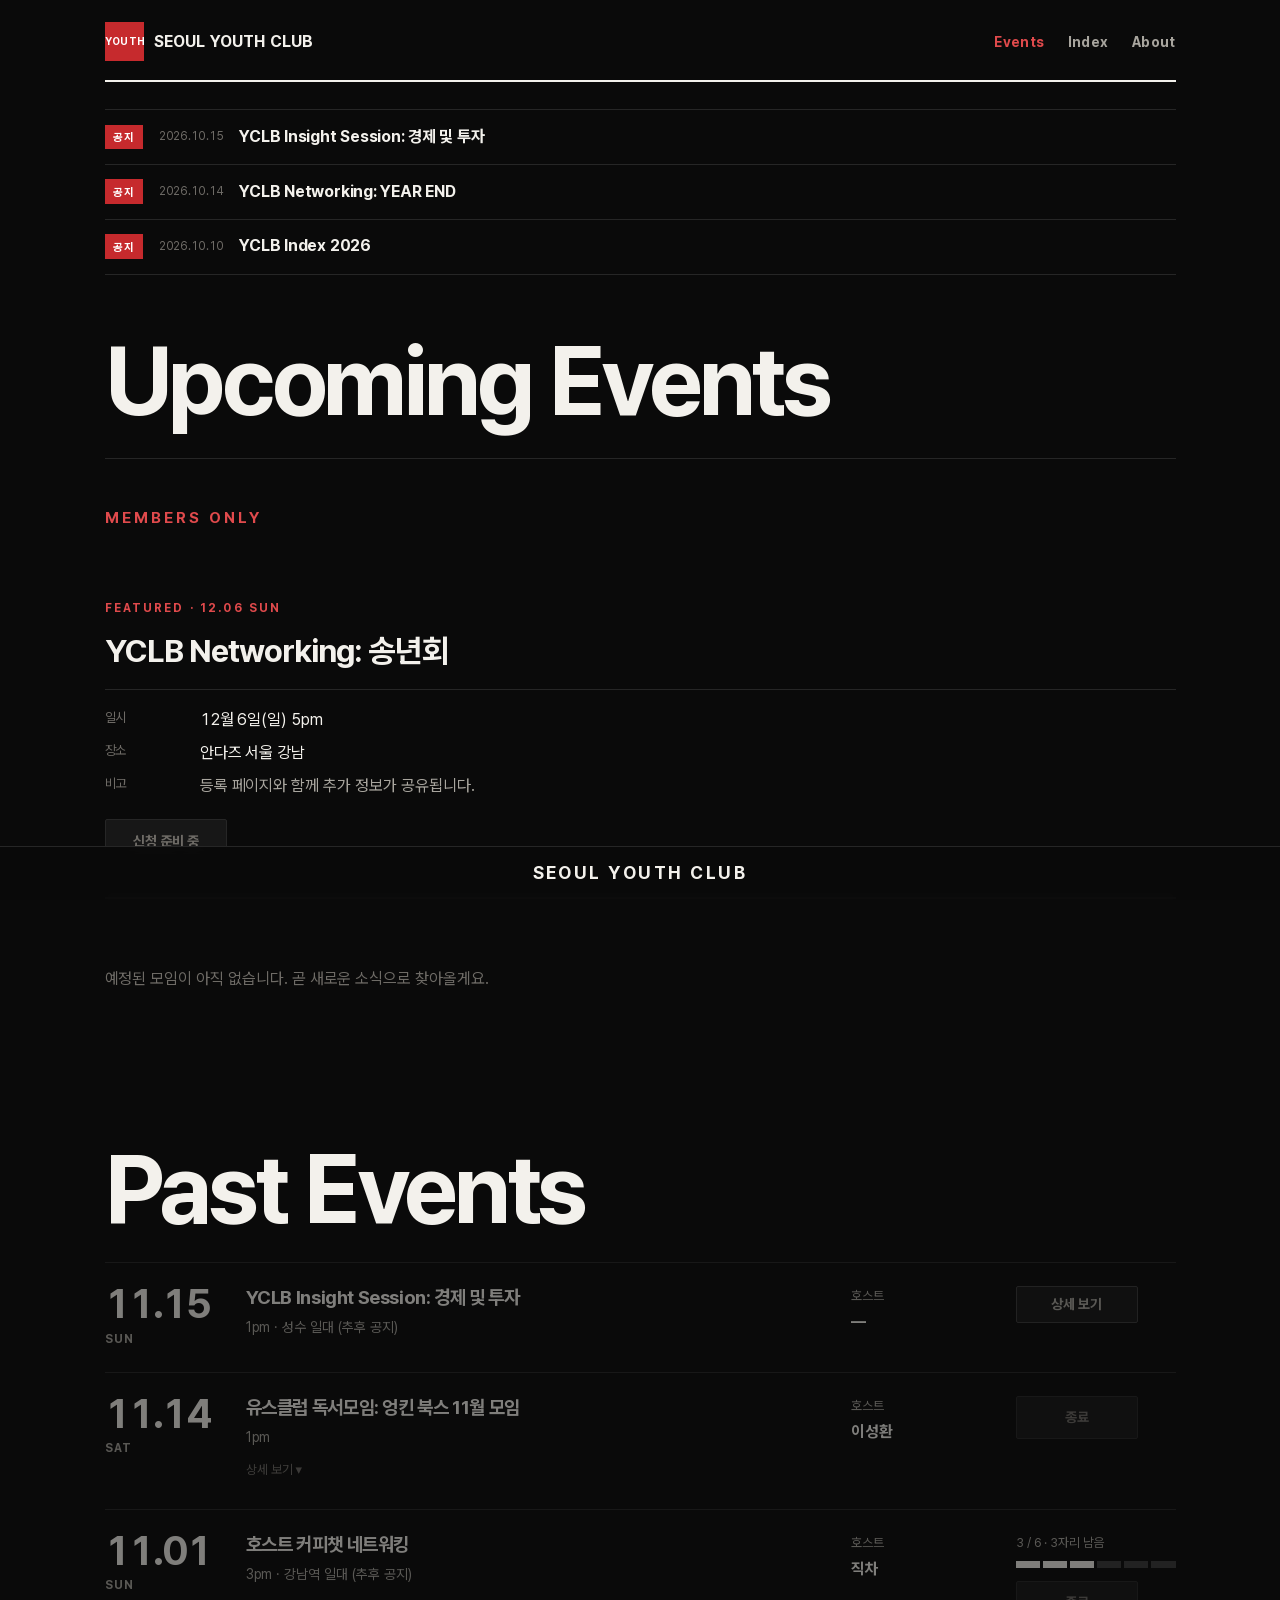
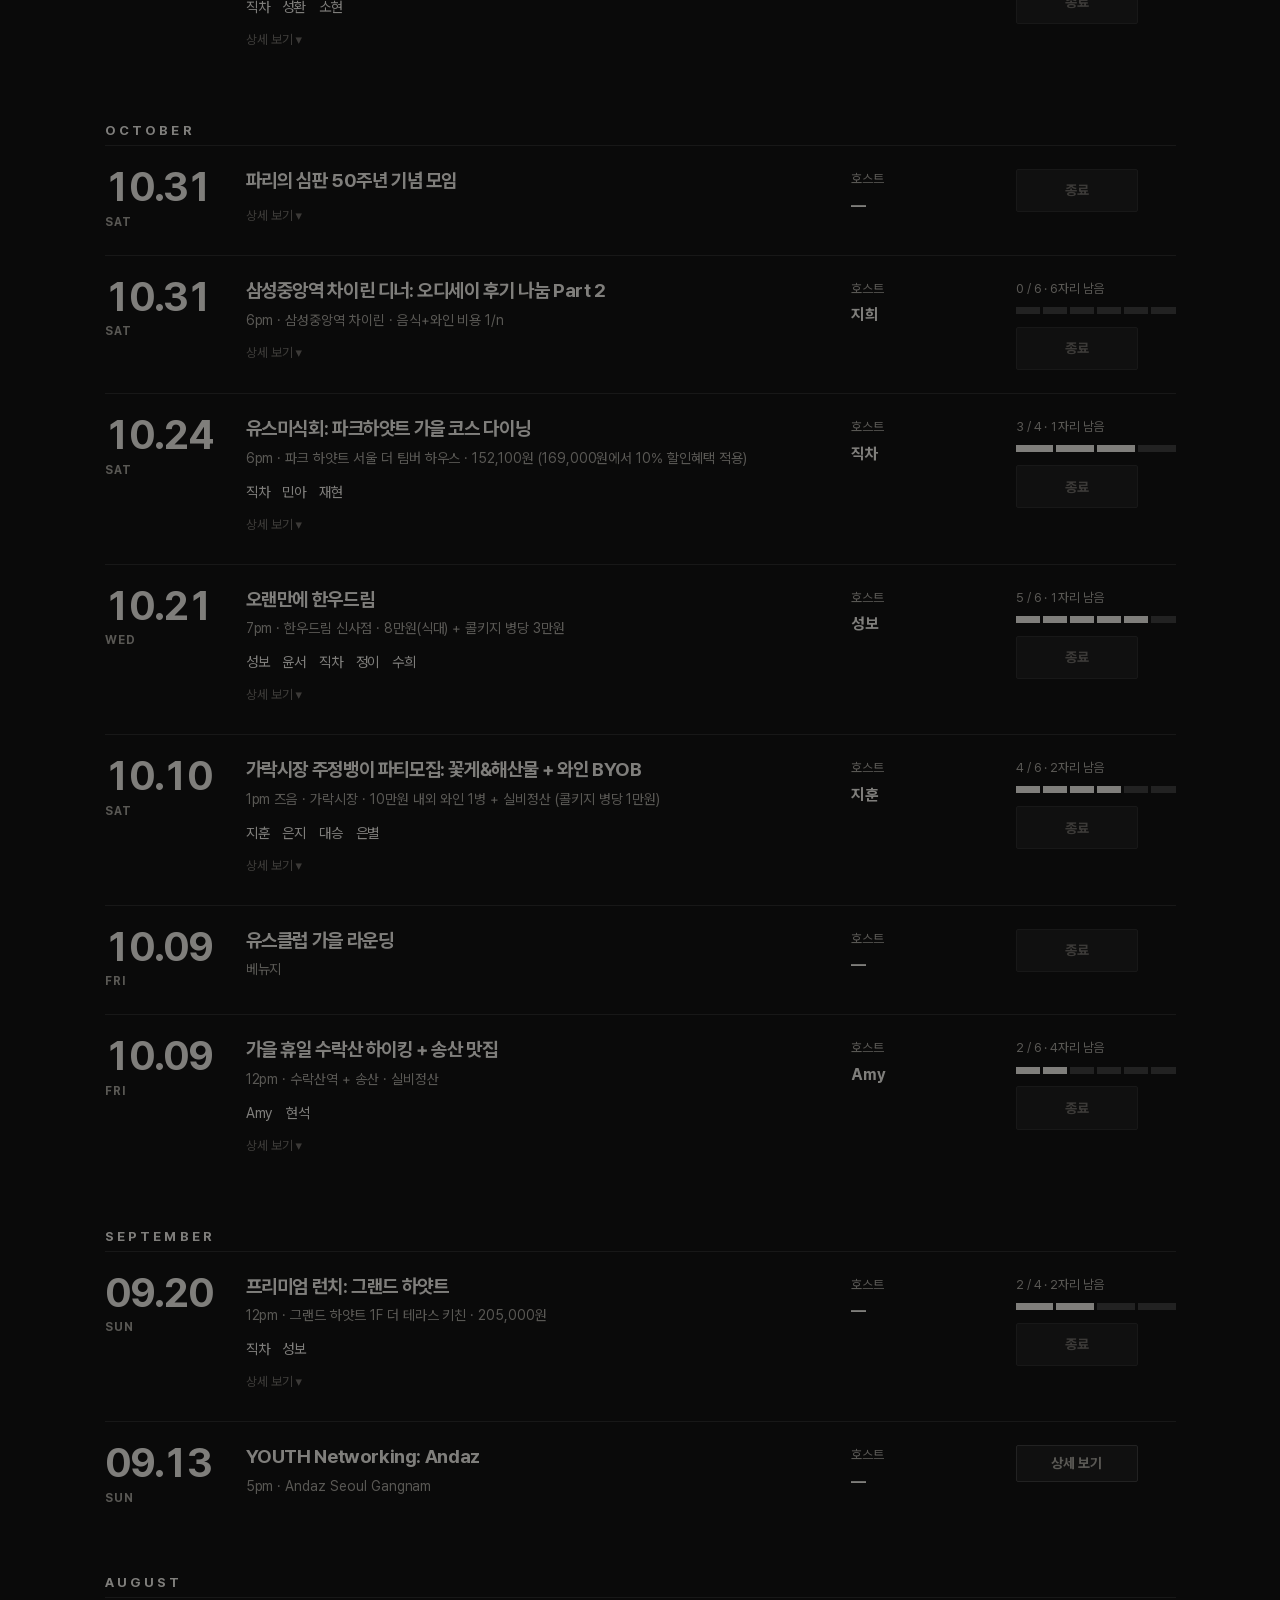
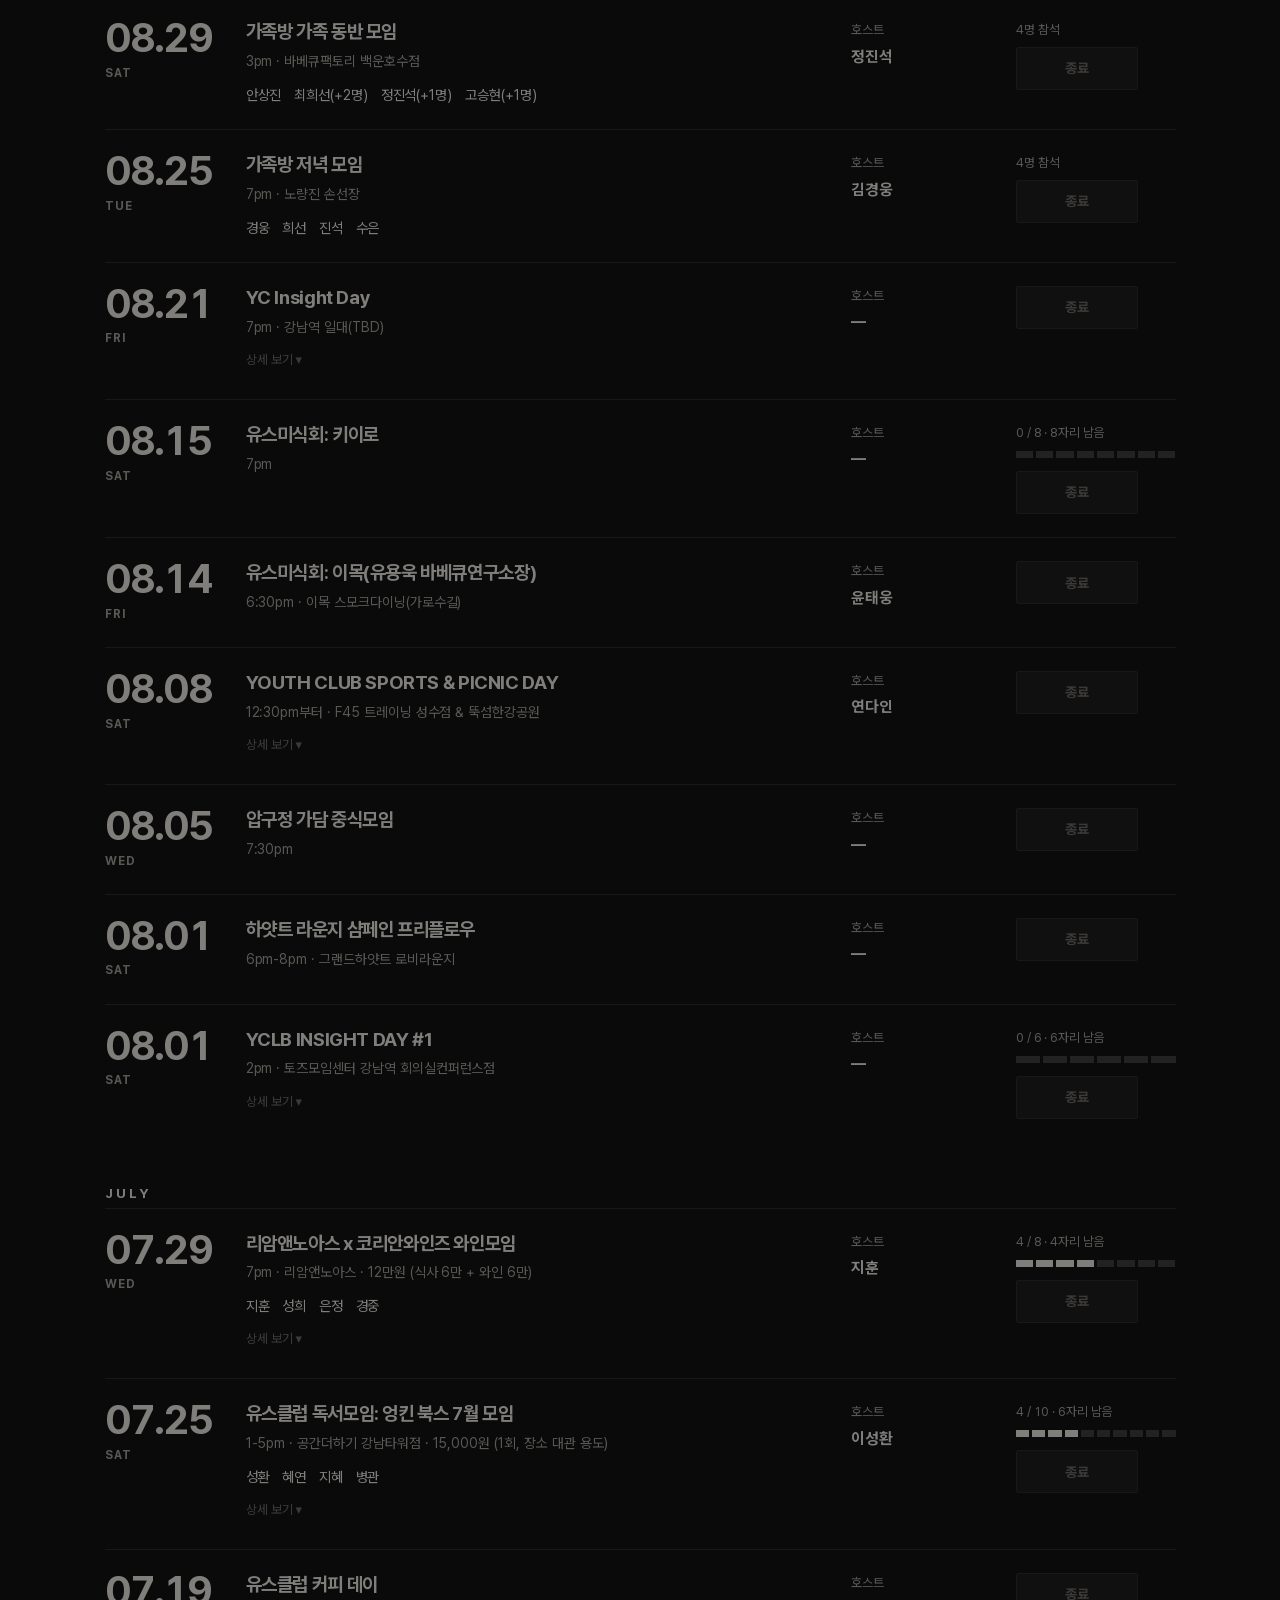
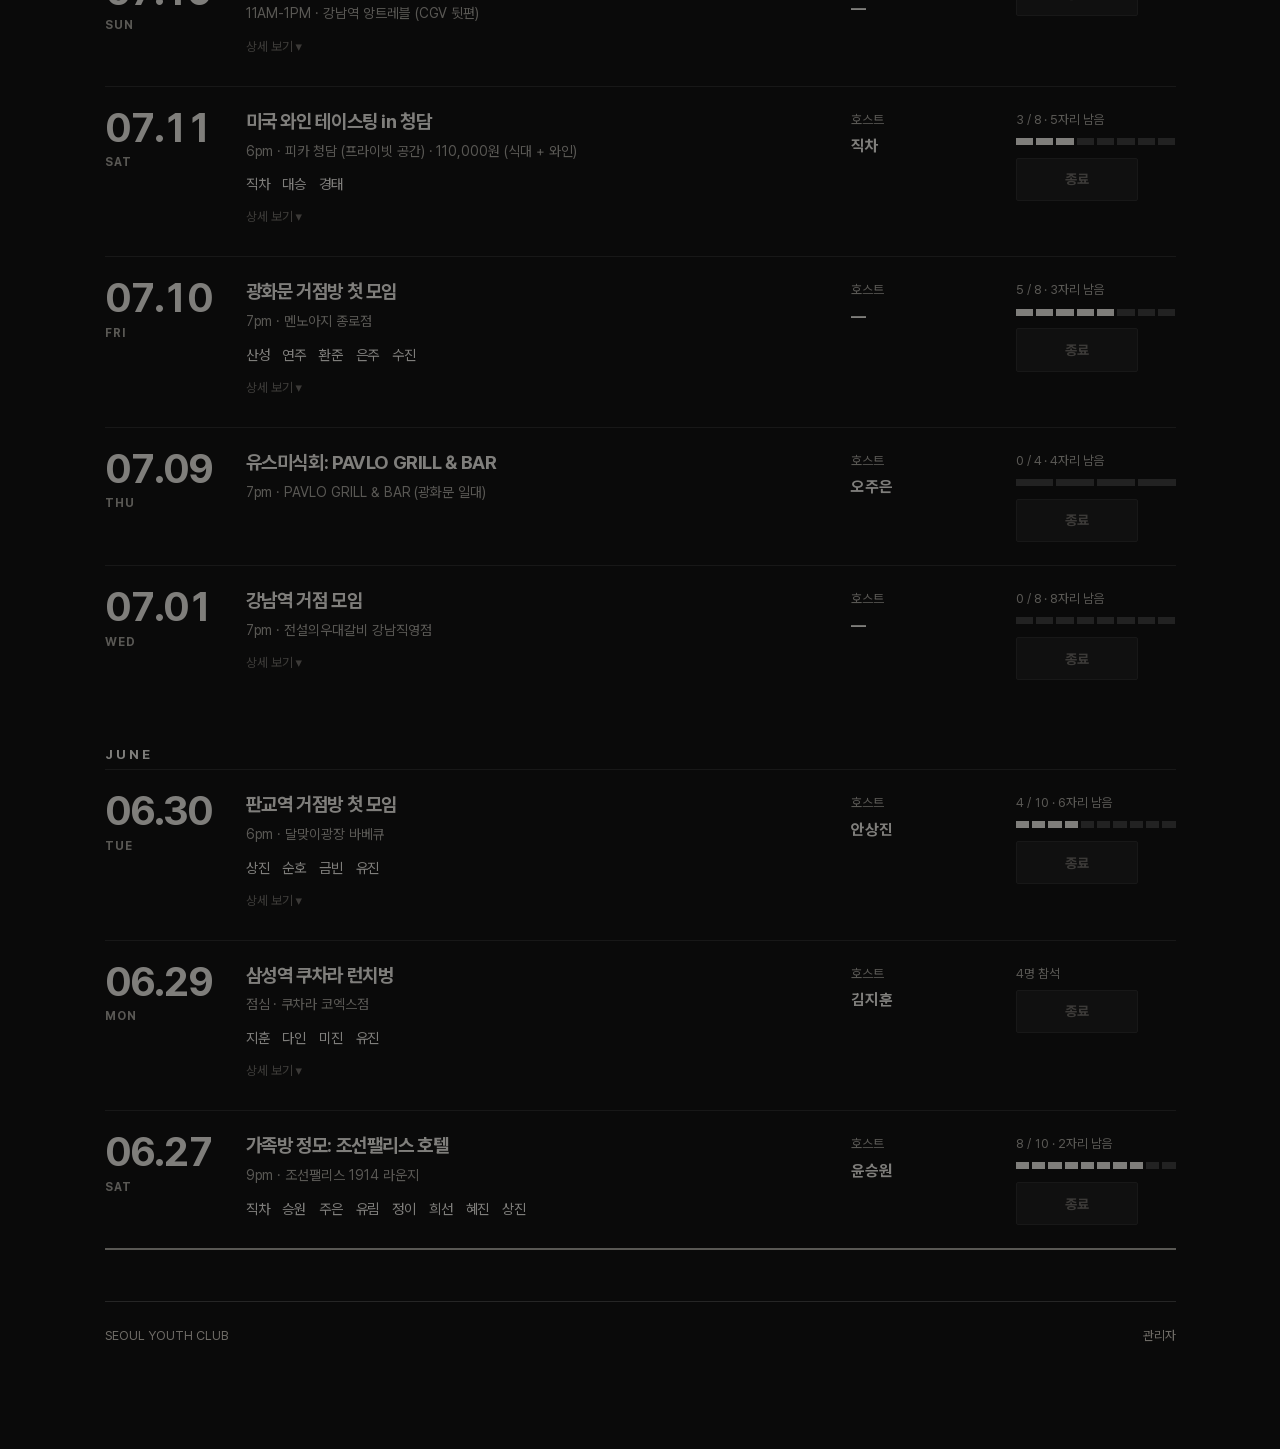
==== commit 29d8ed26: "Align footers across pages and drop the duplicate Featured label - Footer uses the same left/right r" ====
--- a/index.html
+++ b/index.html
@@ -261,11 +261,6 @@
   .empty { padding: 3rem 0; color: var(--text-3); }
 
   /* 푸터: 로고를 맨 아래 가운데에 둔다. */
-  .foot {
-    margin-top: 4rem; padding: 2.4rem 0 0; border-top: 1px solid var(--line);
-    display: flex; flex-direction: column; align-items: center; gap: 1.1rem;
-    font-size: 0.74rem; color: var(--text-3);
-  }
   .foot a { color: var(--text-3); text-decoration: none; }
   .foot a:hover { color: var(--text-2); }
   .spacer { flex: 1 1 auto; }
@@ -535,10 +530,7 @@
   .event-desc { margin: 0 0 1rem; font-size: 0.92rem; line-height: 1.7; color: var(--text-2); white-space: pre-line; }
   .verify-note { margin: 1.2rem 0 0; font-size: 0.78rem; color: var(--text-2); }
 
-  .foot {
-    display: flex; justify-content: space-between; align-items: center; gap: 1rem;
-    font-size: 0.75rem; color: var(--text-3);
-  }
+  .foot { margin-top: 3rem; padding-top: 1.4rem; border-top: 1px solid var(--line); display: flex; justify-content: space-between; align-items: center; gap: 1rem; font-size: 0.75rem; color: var(--text-3); }
 </style>
 <link rel="stylesheet" href="assets/site.css" />
 </head>
@@ -1072,7 +1064,6 @@
     var up = bigs.filter(function (ev) { return daysUntil(ev.date) >= 0; });
     if (!up.length) { box.hidden = true; return; }
     box.hidden = false;
-    box.appendChild(el("p", "section-label section-members", "Featured"));
     sortByDate(up).forEach(function (ev) { box.appendChild(renderCover(ev)); });
   }
 
--- a/assets/site.css
+++ b/assets/site.css
@@ -30,5 +30,5 @@
   .rd-n { font-size: 40px; }
   .rail-day { font-size: 41.6px; }
   .cover-title { font-size: 32px; }
-  body > .shell > h1 { font-size: clamp(27.2px, 6vw, 40px); }   /* About */
+  .hero-title { font-size: clamp(30.4px, 6.4vw, 57.6px); }   /* About */
 }
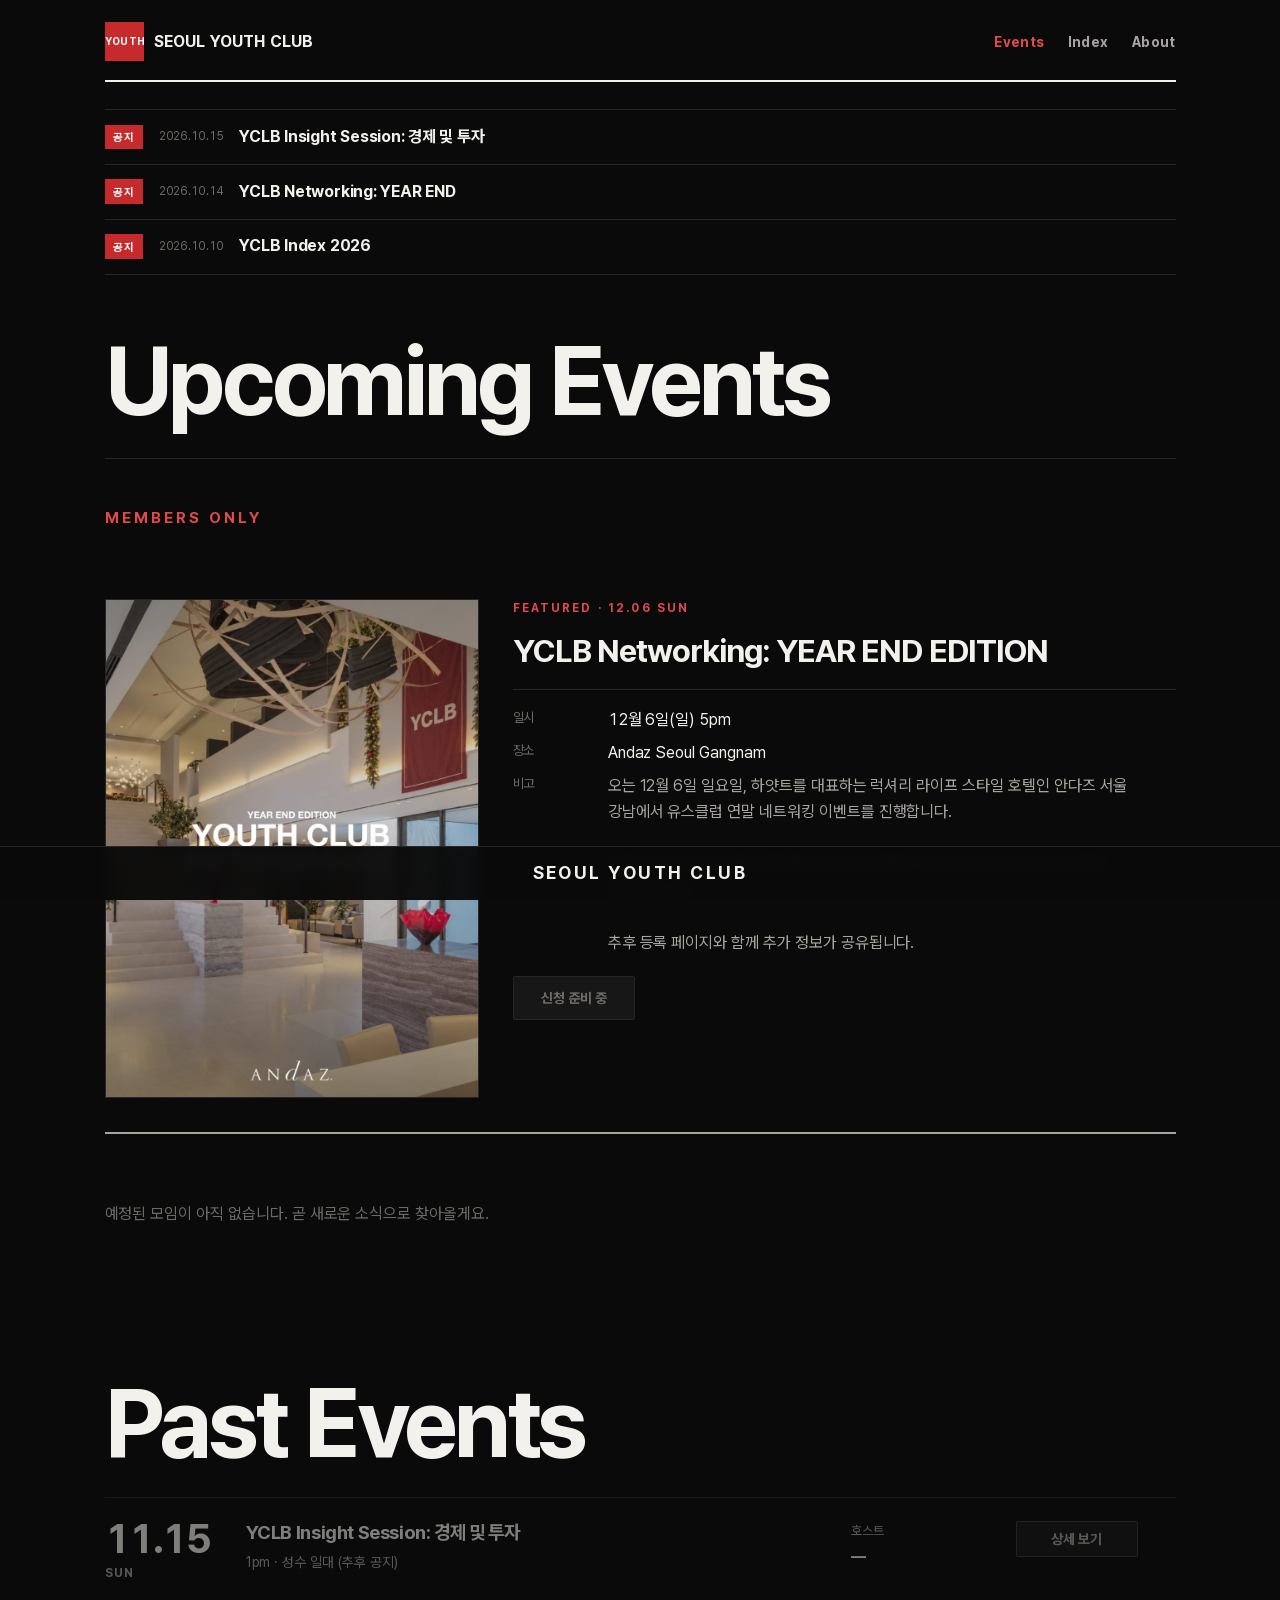
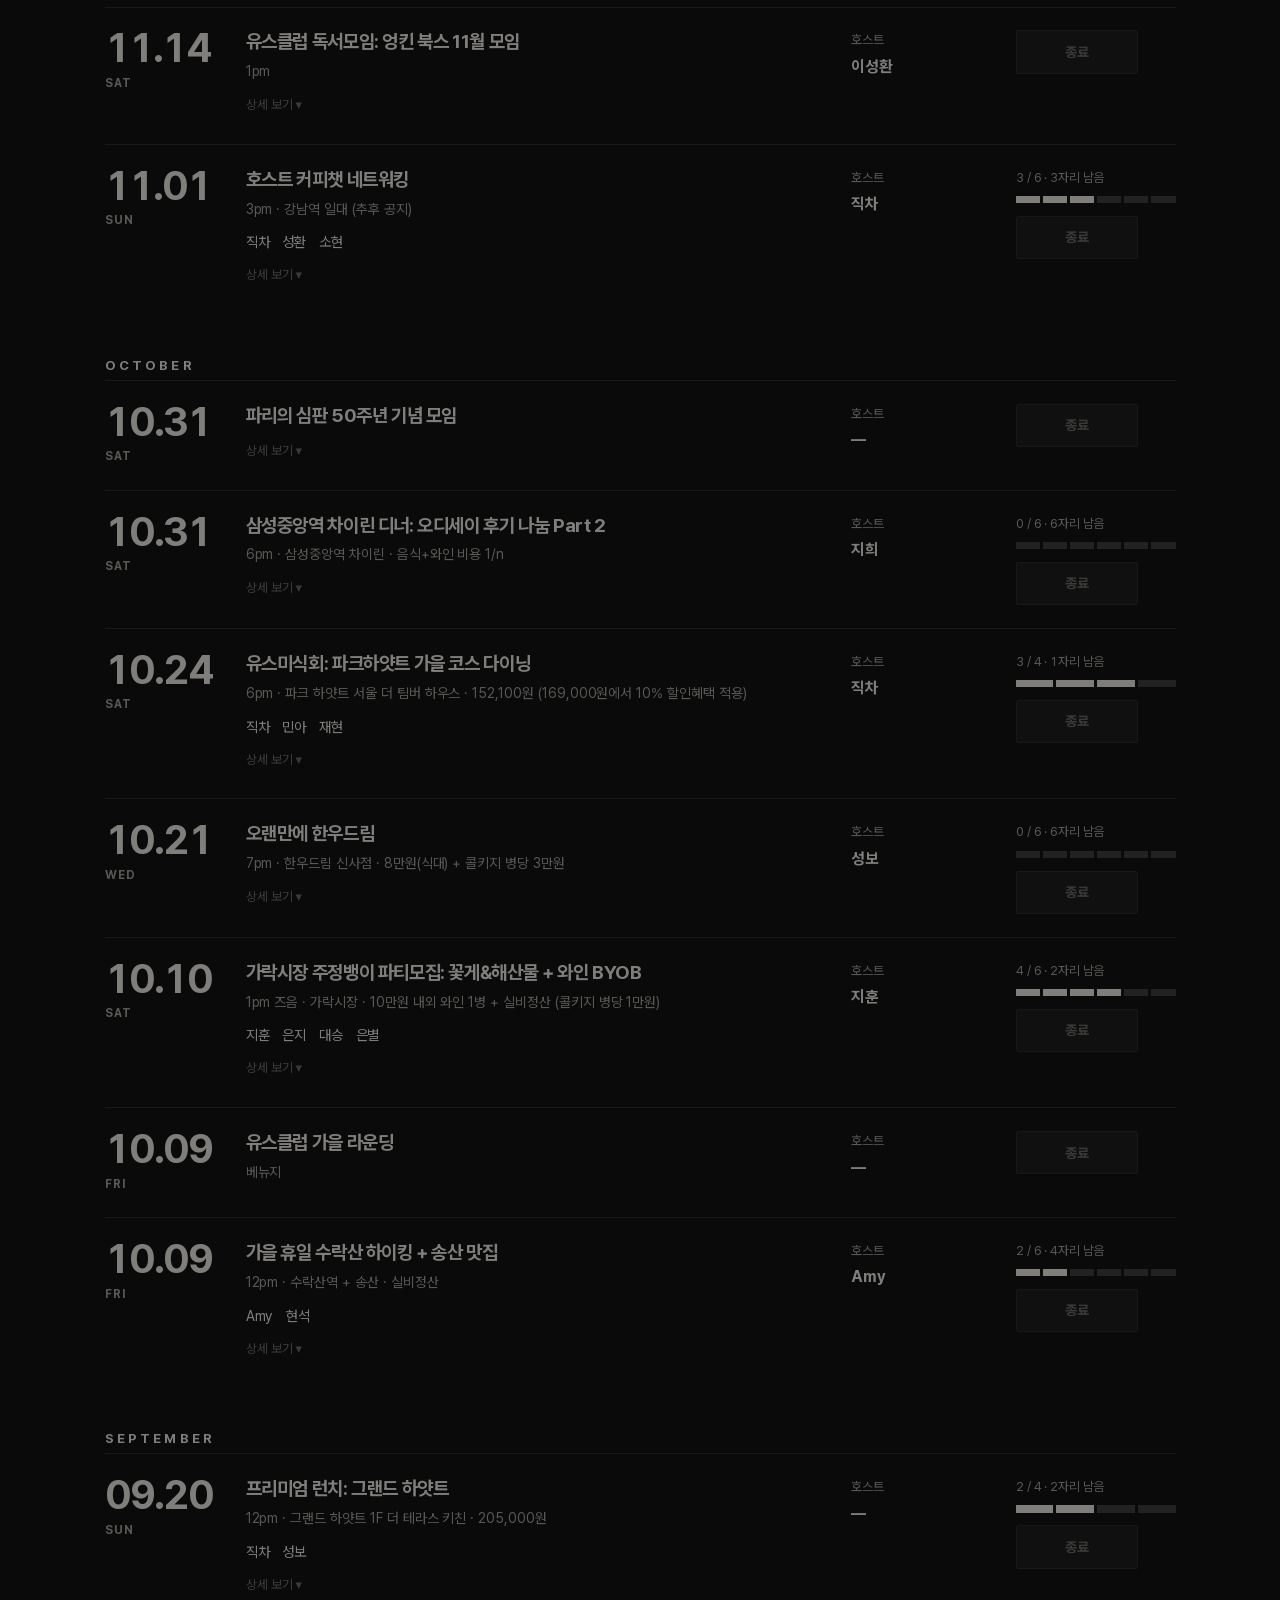
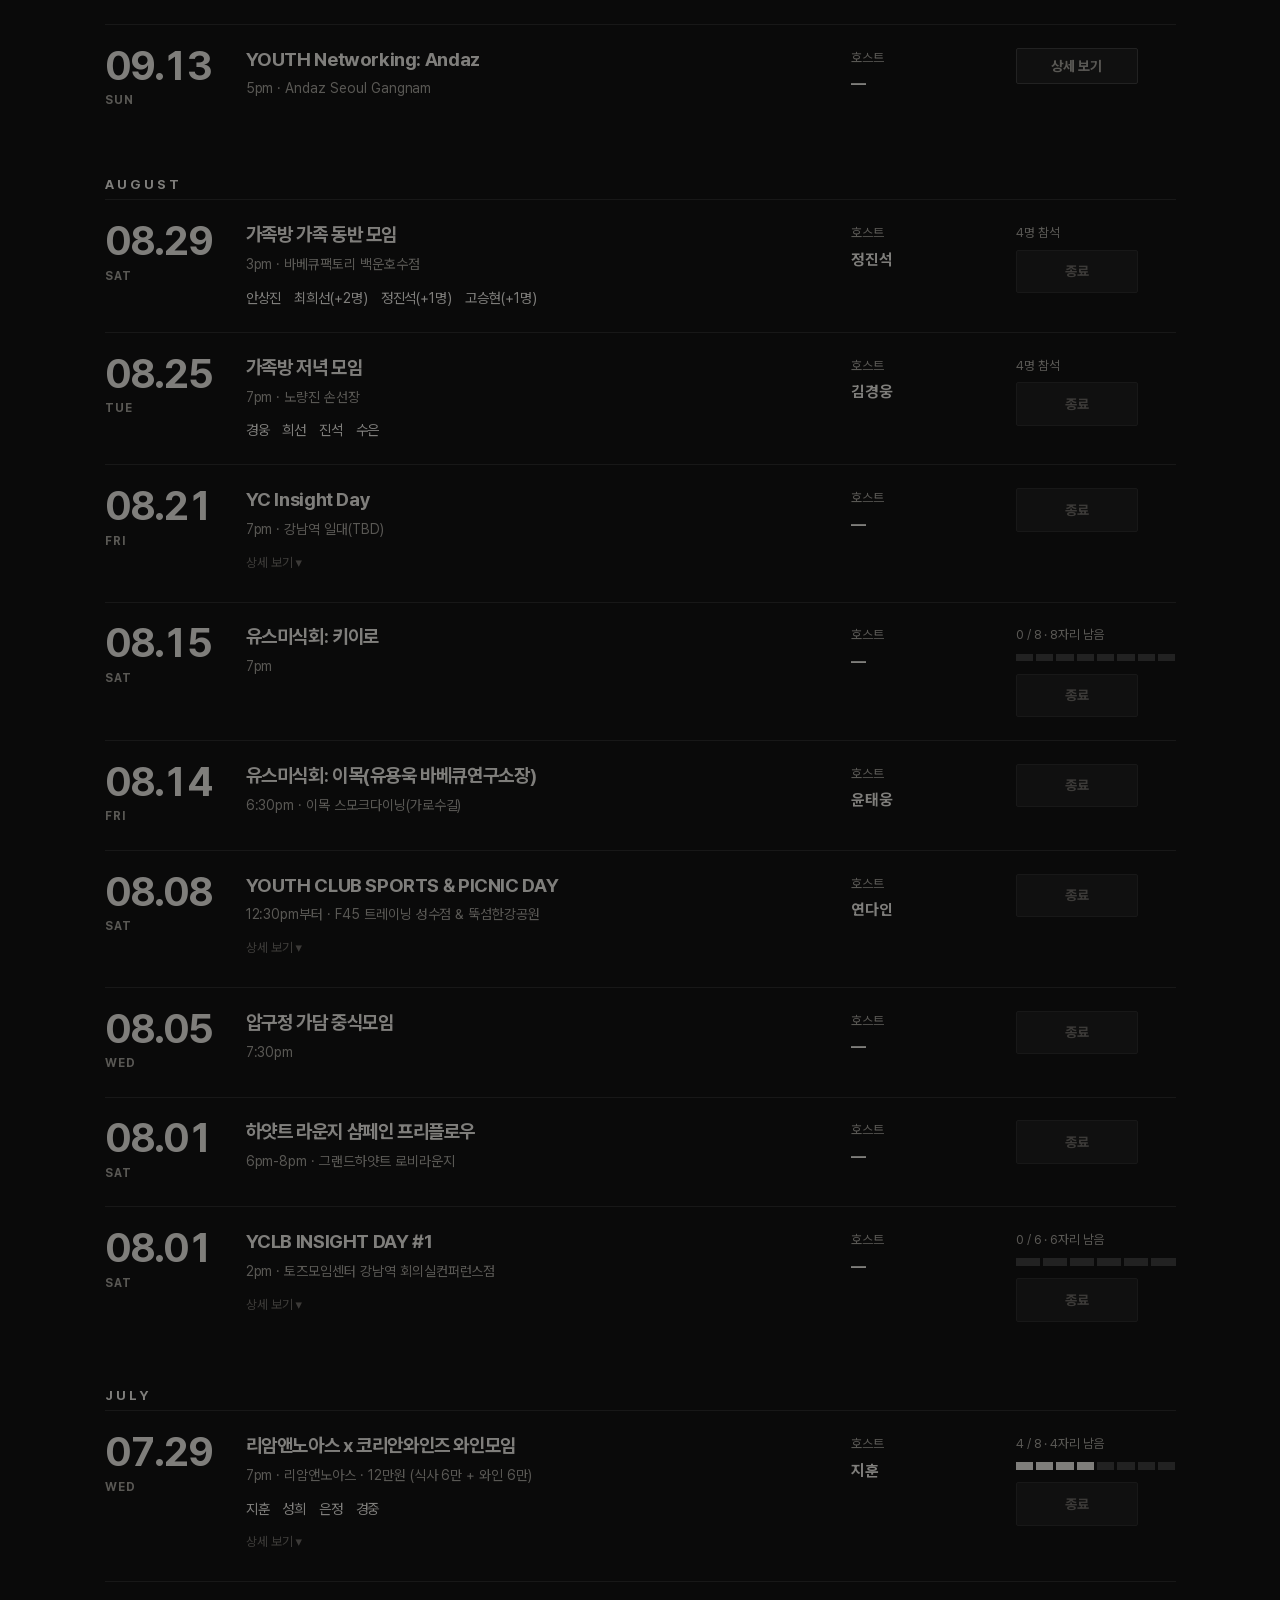
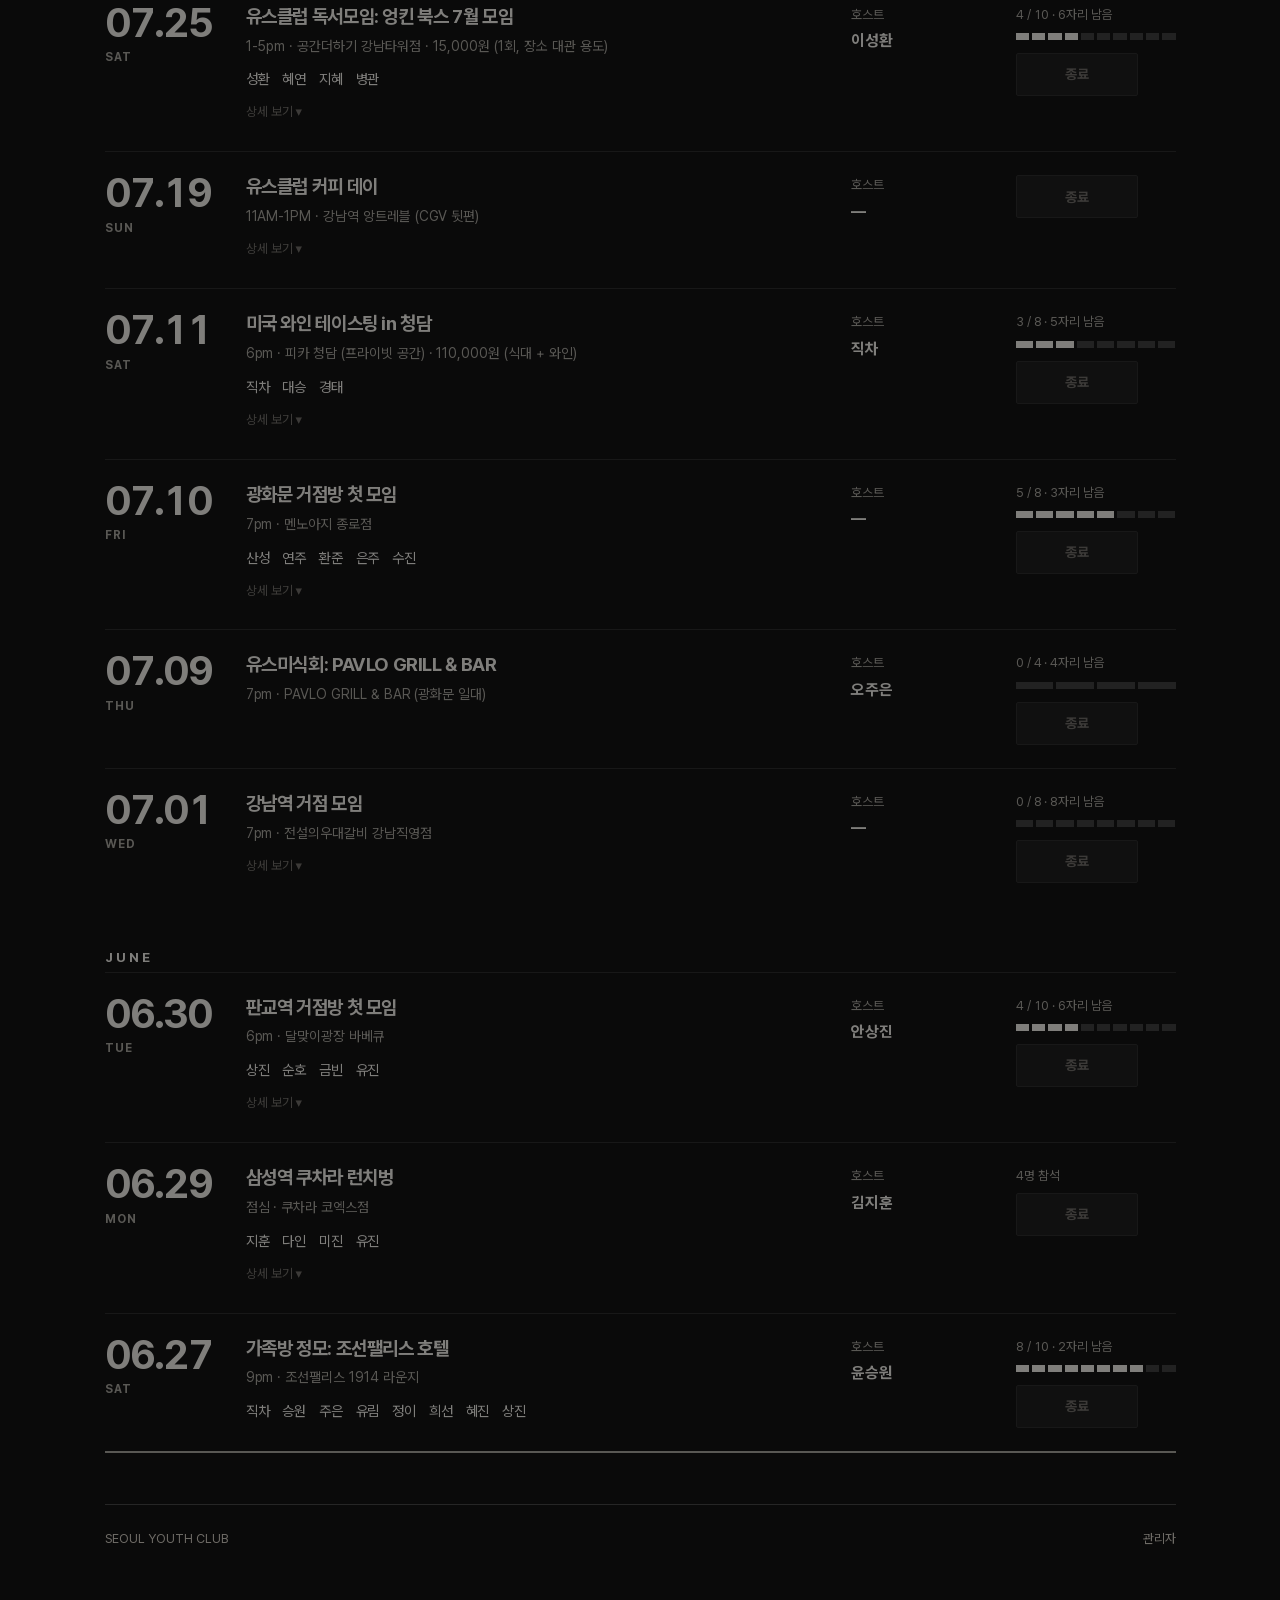
==== commit d6230db6: "Serve the site at members.seoulyouthclub.com with clean links CNAME points GitHub Pages at the membe" ====
--- a/index.html
+++ b/index.html
@@ -538,11 +538,11 @@
 
 <div class="shell">
   <nav class="topbar" aria-label="메인 메뉴">
-    <a class="topbar-brand" href="index.html"><span class="sq">YOUTH</span><span class="bn">SEOUL YOUTH CLUB</span></a>
+    <a class="topbar-brand" href="./"><span class="sq">YOUTH</span><span class="bn">SEOUL YOUTH CLUB</span></a>
     <ul class="topbar-nav">
-      <li><a href="index.html" class="on" aria-current="page">Events</a></li>
-      <li><a href="yclb-index.html">Index</a></li>
-      <li><a href="about.html">About</a></li>
+      <li><a href="./" class="on" aria-current="page">Events</a></li>
+      <li><a href="yclb-index">Index</a></li>
+      <li><a href="about">About</a></li>
     </ul>
   </nav>
 
@@ -572,7 +572,7 @@
 
   <footer class="foot">
     <span>SEOUL YOUTH CLUB</span>
-    <a href="admin.html">관리자</a>
+    <a href="admin">관리자</a>
   </footer>
 </div>
 
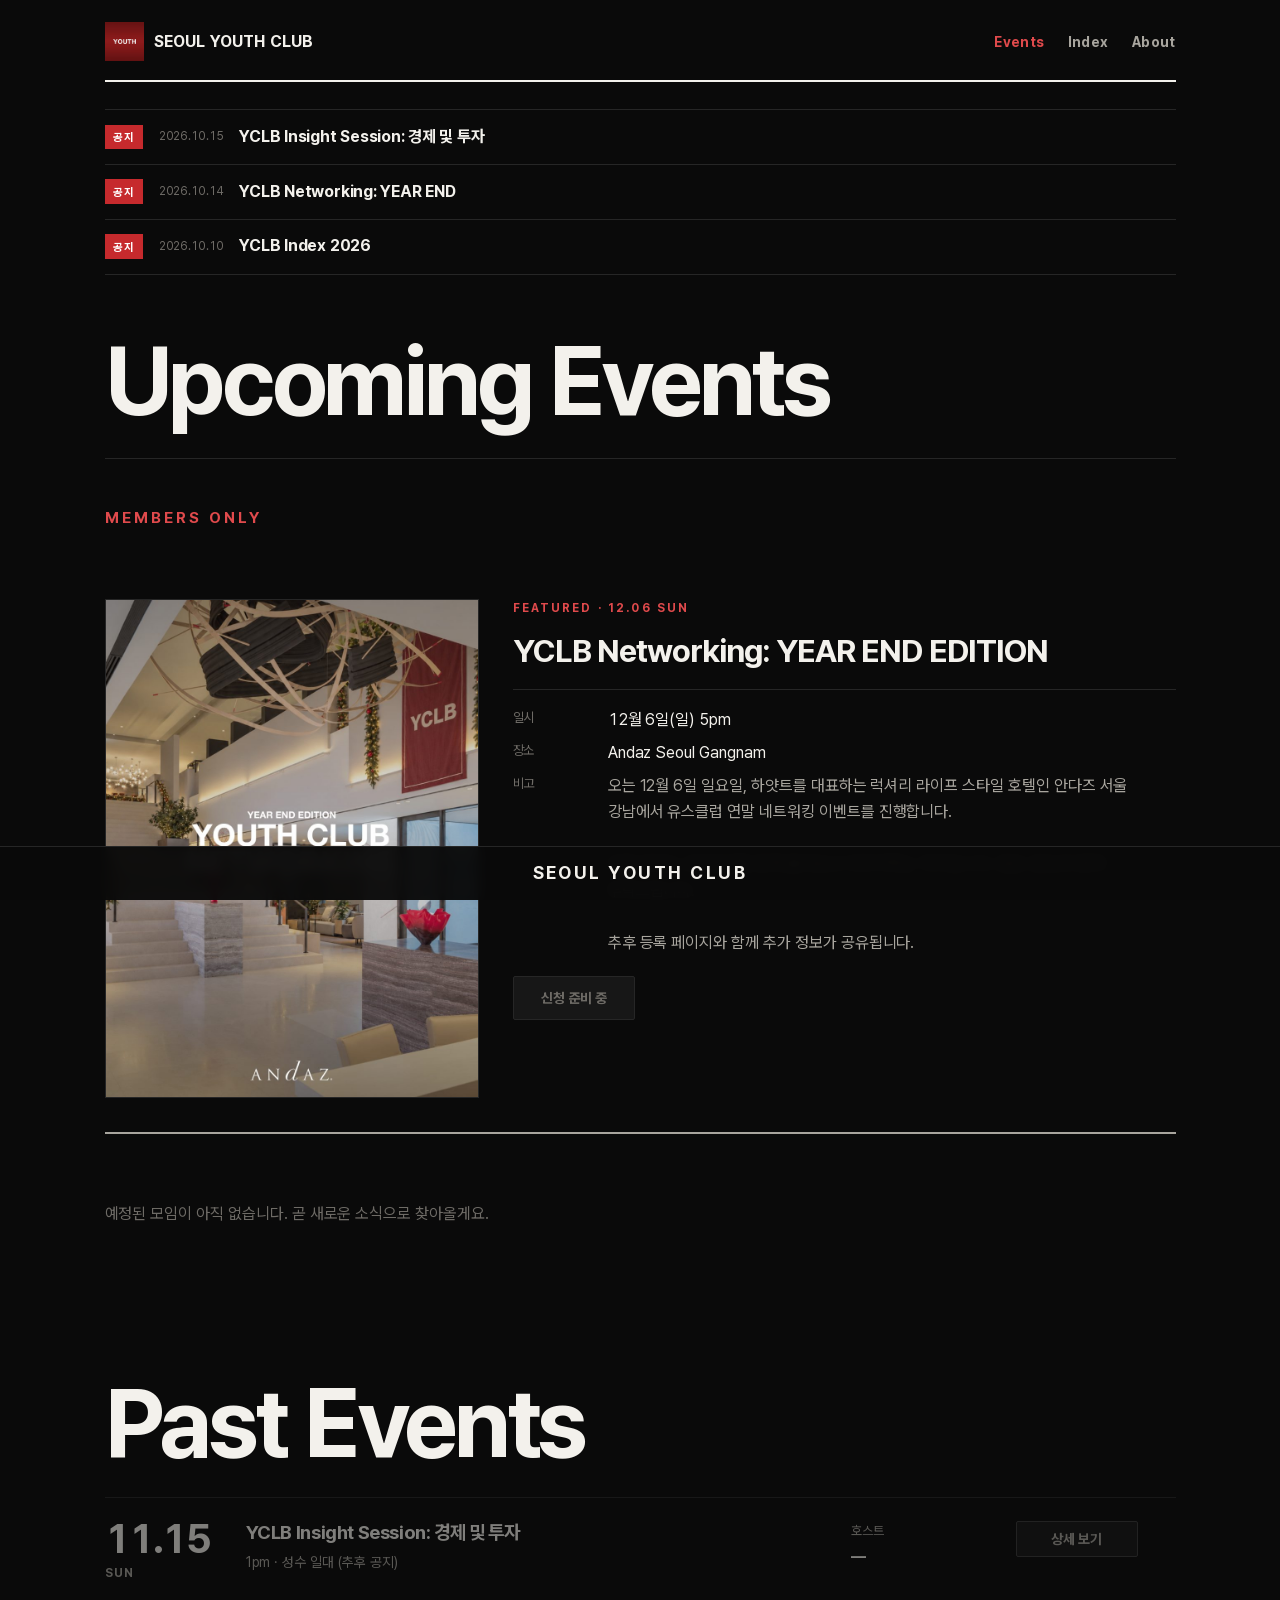
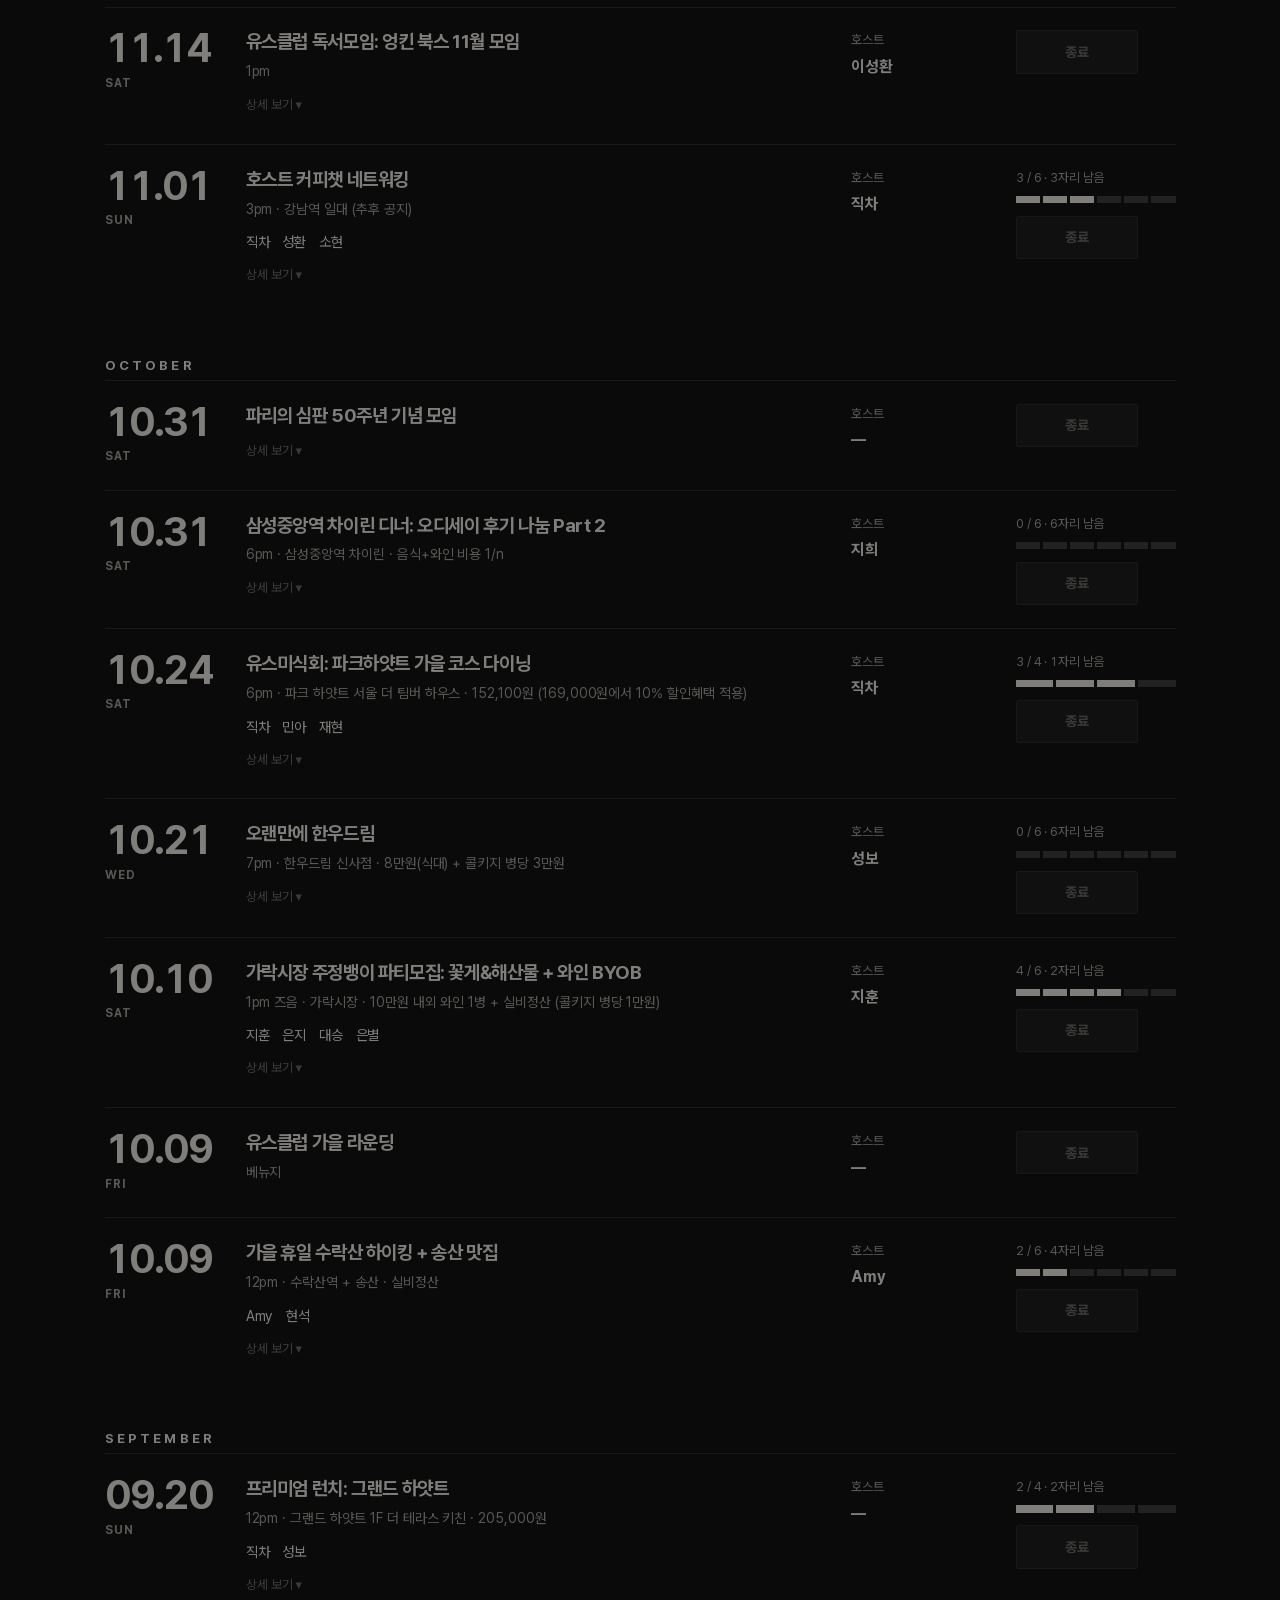
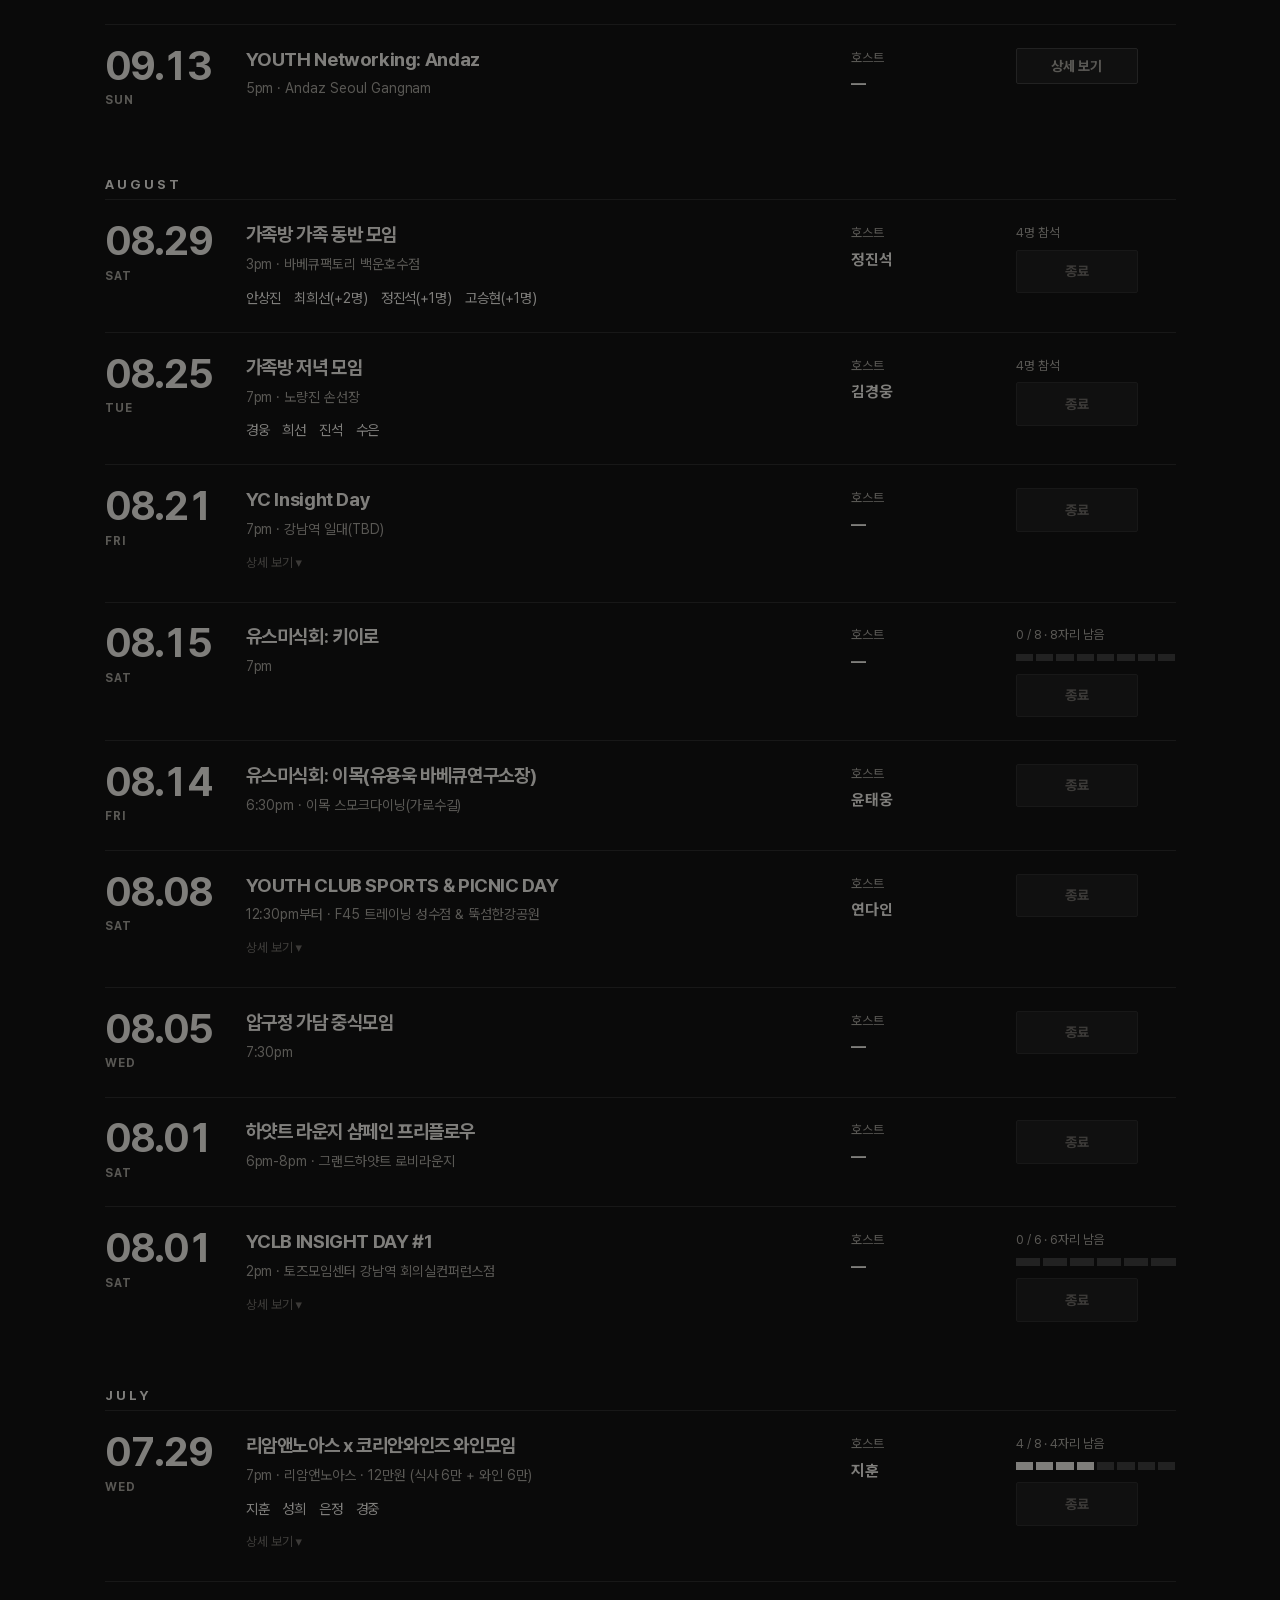
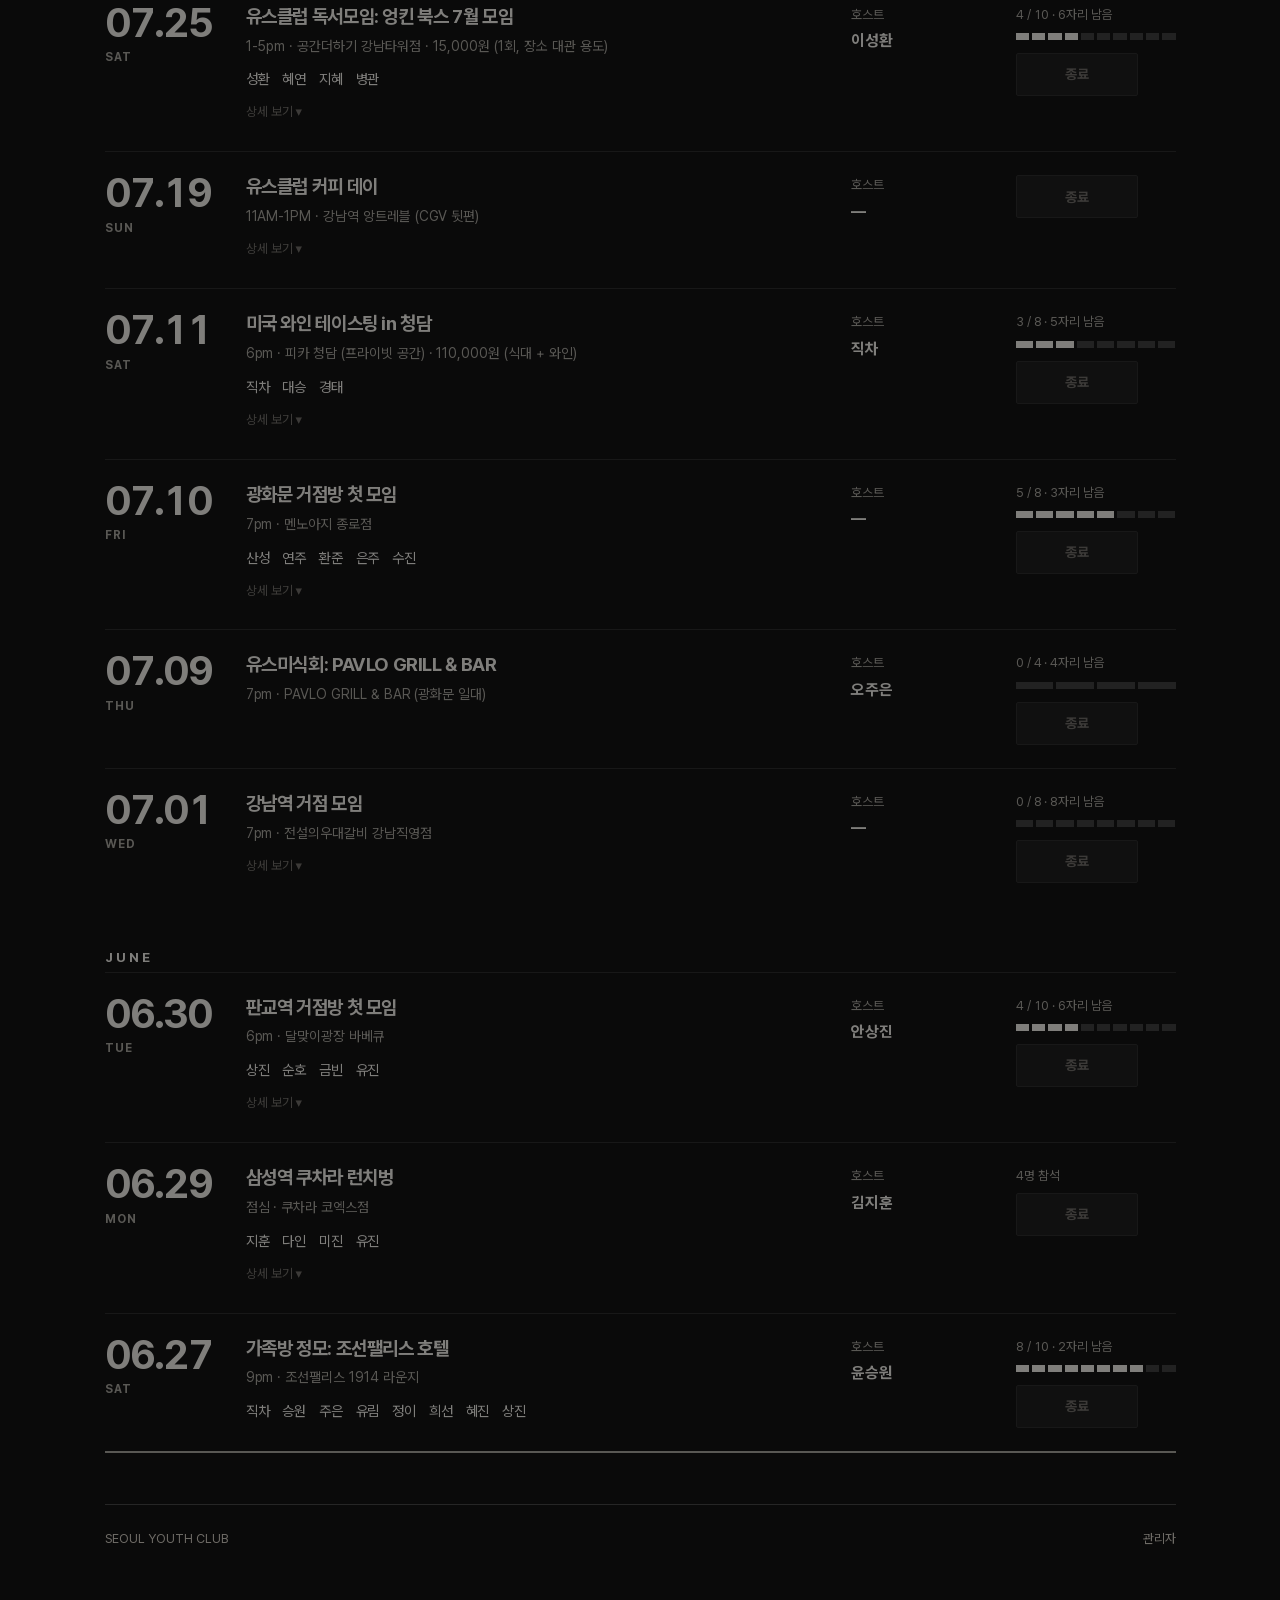
==== commit 428180fc: "Use the gradient YOUTH mark beside the site name on every page 192px JPEG (3.5 KB) from the supplied" ====
--- a/index.html
+++ b/index.html
@@ -538,7 +538,7 @@
 
 <div class="shell">
   <nav class="topbar" aria-label="메인 메뉴">
-    <a class="topbar-brand" href="./"><span class="sq">YOUTH</span><span class="bn">SEOUL YOUTH CLUB</span></a>
+    <a class="topbar-brand" href="./"><img class="sq" src="assets/youth-mark.jpg" width="192" height="192" alt=""><span class="bn">SEOUL YOUTH CLUB</span></a>
     <ul class="topbar-nav">
       <li><a href="./" class="on" aria-current="page">Events</a></li>
       <li><a href="yclb-index">Index</a></li>
--- a/assets/site.css
+++ b/assets/site.css
@@ -32,3 +32,7 @@
   .cover-title { font-size: 32px; }
   .hero-title { font-size: clamp(30.4px, 6.4vw, 57.6px); }   /* About */
 }
+
+/* 상단 로고 옆 YOUTH 마크: 이미지(assets/youth-mark.jpg) */
+.shell img.sq { display: block; flex: none; width: 2.3rem; height: 2.3rem; object-fit: cover; background: none; }
+@media (max-width: 47.99rem) { .shell img.sq { width: 2.4rem; height: 2.4rem; } }
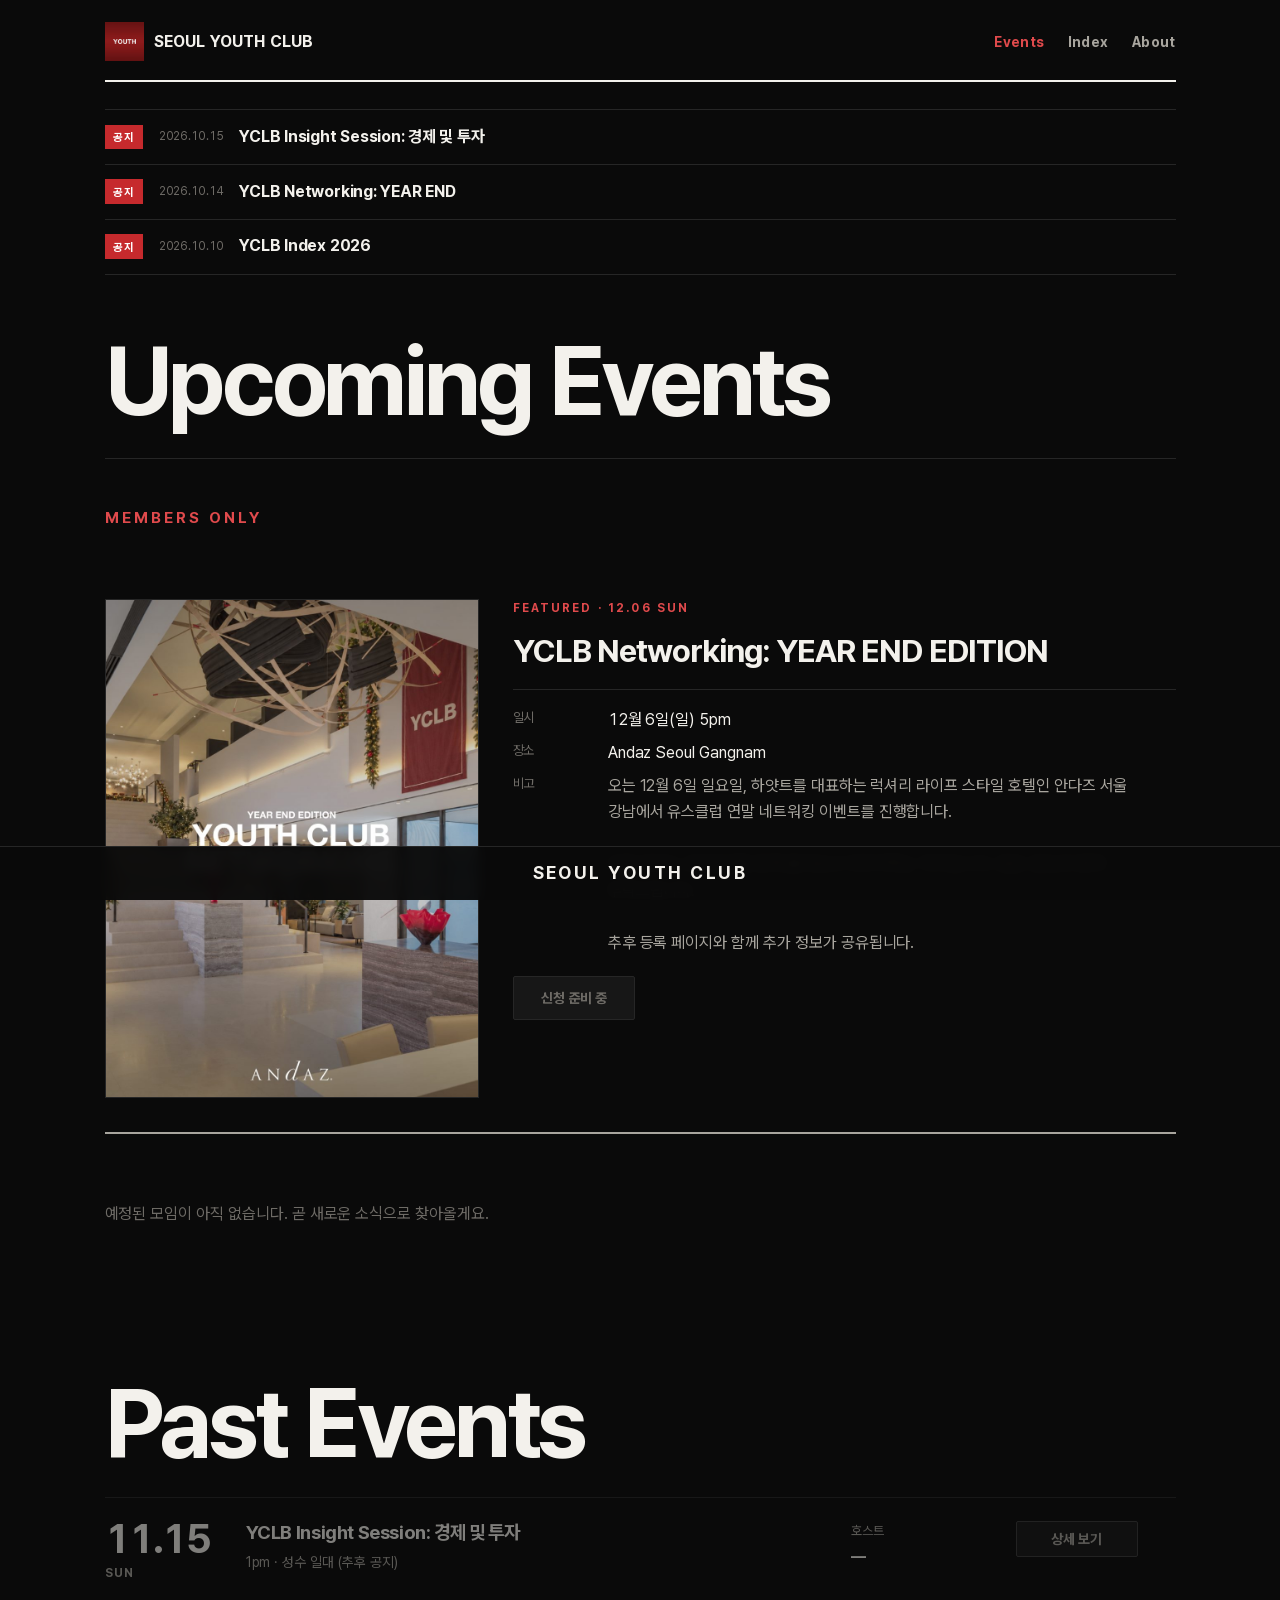
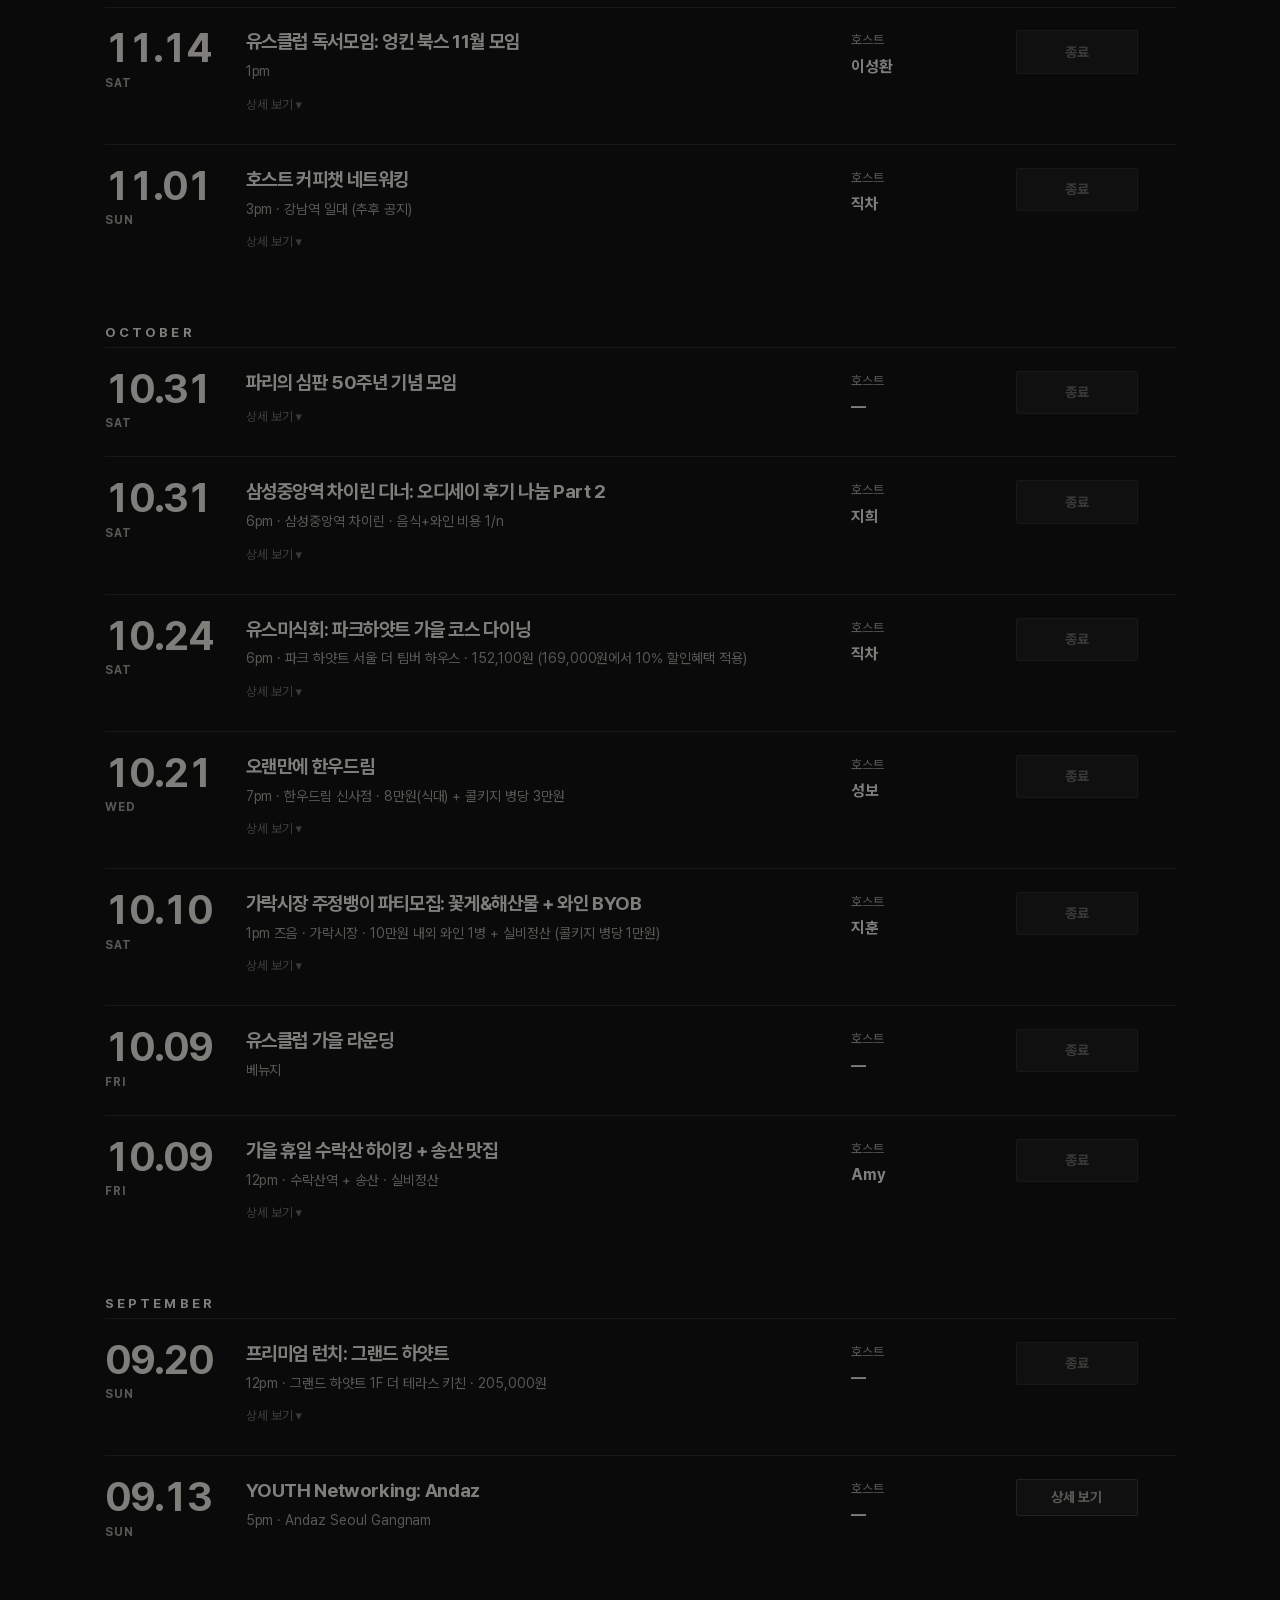
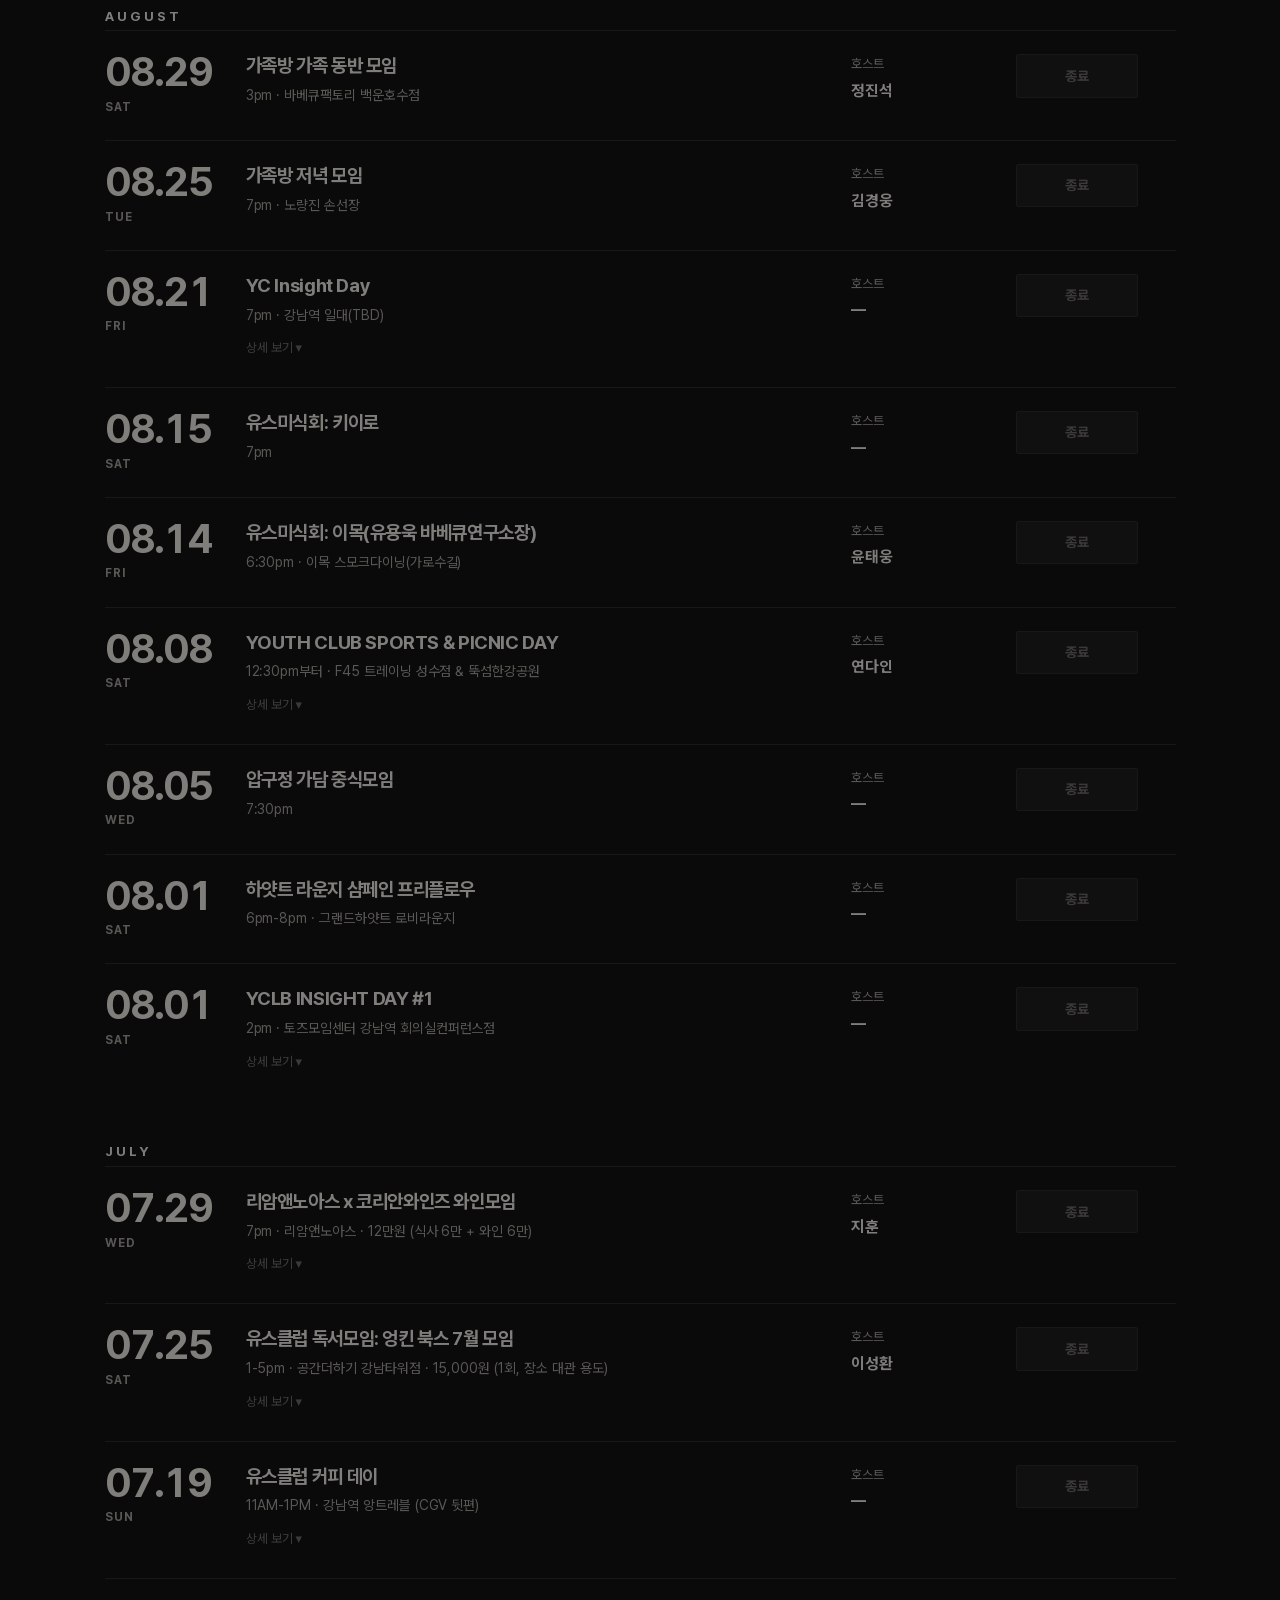
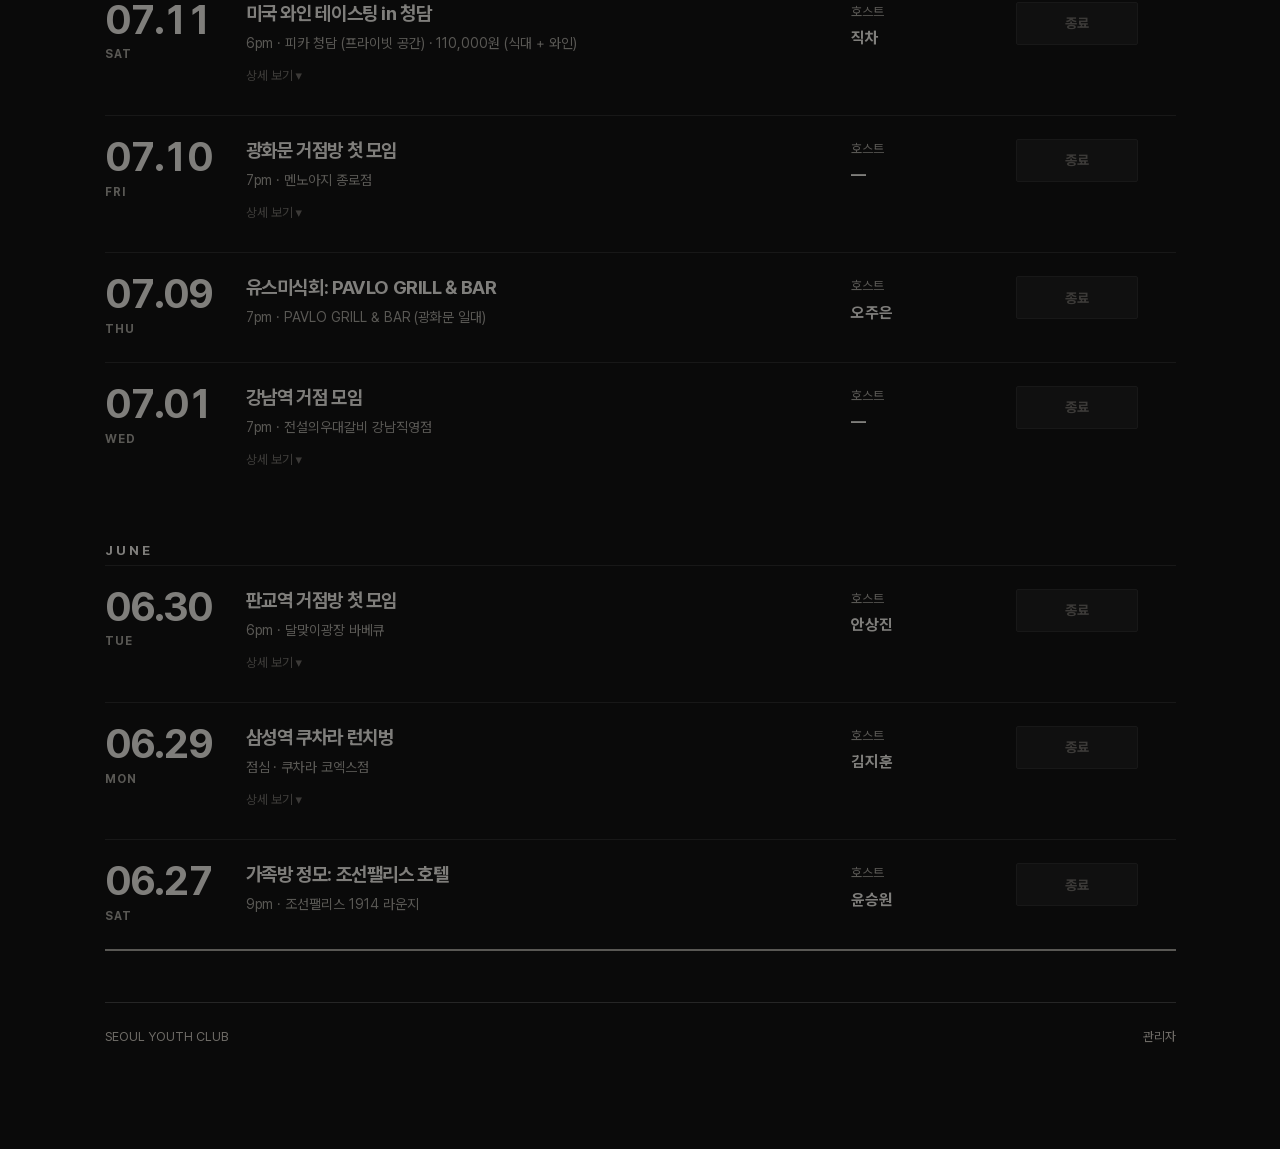
==== commit b370a376: "Events: hide past rosters, add an open meetup type; new favicon - Past events show no attendee names" ====
--- a/index.html
+++ b/index.html
@@ -7,7 +7,7 @@
 <meta name="robots" content="noindex, nofollow" />
 <title>Upcoming Events · SEOUL YOUTH CLUB</title>
 <link rel="icon" type="image/png" sizes="32x32" href="assets/icon-32.png" />
-<link rel="icon" type="image/png" sizes="1024x1024" href="assets/icon.png" />
+<link rel="icon" type="image/png" sizes="512x512" href="assets/icon.png" />
 <link rel="apple-touch-icon" href="assets/icon-180.png" />
 <link rel="stylesheet" href="assets/pretendard/pretendardvariable-dynamic-subset.css" />
 <style>
@@ -640,6 +640,8 @@
 
   /* 소모임은 참석자 이름을, 대형 이벤트는 소속만 보인다. */
   function isBigEvent(ev) { return ev.kind === "event"; }
+  /* 정원·참석자가 없는 소모임. 일정만 안내하고 신청·명단은 없다. */
+  function isOpenMeet(ev) { return ev.kind === "open"; }
 
   /* 알파벳순, 중복 제거. 표기는 입력한 그대로 둔다. */
   function orgList(ev) {
@@ -662,6 +664,7 @@
   }
 
   function roster(ev) {
+    if (isOpenMeet(ev)) return { going: [], waiting: [] };
     var all = allAttendees(ev);
     if (!ev.capacity || all.length <= ev.capacity) return { going: all, waiting: [] };
     return { going: all.slice(0, ev.capacity), waiting: all.slice(ev.capacity) };
@@ -672,7 +675,7 @@
     /* 대형 이벤트는 명단으로 마감을 판단하지 않는다 — 정원 개념이 다르다. */
     if (isBigEvent(ev)) return "open";
     var r = roster(ev);
-    if (ev.capacity && r.going.length >= ev.capacity) return "waitlist";
+    if (!isOpenMeet(ev) && ev.capacity && r.going.length >= ev.capacity) return "waitlist";
     return "open";
   }
 
@@ -736,7 +739,7 @@
   function buildFields(ev) {
     var dl = el("dl", "fields");
     if (ev.host) field(dl, "호스트", ev.host);
-    if (ev.capacity || ev.capacityText) {
+    if (!isOpenMeet(ev) && (ev.capacity || ev.capacityText)) {
       field(dl, "정원", el("span", "num", ev.capacityText || (ev.capacity + "명")));
     }
     field(dl, "일시", el("span", "num", dateLabel(ev.date) + (ev.time ? " " + ev.time : "")), true);
@@ -1090,7 +1093,9 @@
     var diff = daysUntil(ev.date);
     var past = diff < 0;
     var big = isBigEvent(ev);
-    var r = big ? { going: [], waiting: [] } : roster(ev);
+    var openMeet = isOpenMeet(ev);
+    /* 지난 모임의 참석자 명단은 공개하지 않는다(관리자 화면에서만 본다). */
+    var r = big || past ? { going: [], waiting: [] } : roster(ev);
     var going = r.going.length;
     var extra = hasDetail(ev) ? buildExtra(ev) : null;
 
@@ -1122,7 +1127,7 @@
         var names = el("div", "row-names");
         r.going.forEach(function (a) { names.appendChild(nameNode(a)); });
         tt.appendChild(names);
-      } else if (!past && status !== "closed") {
+      } else if (!past && !openMeet && status !== "closed") {
         tt.appendChild(el("div", "row-meta", "첫 번째 참석자가 되어보세요"));
       }
       if (r.waiting.length) tt.appendChild(el("div", "row-meta", "대기 " + r.waiting.length + "명"));
@@ -1138,7 +1143,7 @@
 
     /* 자리 + 신청 */
     var seat = el("div", "row-seat");
-    if (!big && ev.capacity) {
+    if (!big && !openMeet && !past && ev.capacity) {
       var cap = ev.capacity, left = Math.max(0, cap - going);
       seat.appendChild(el("small", null, left > 0 ? going + " / " + cap + " · " + left + "자리 남음" : "만석"));
       if (cap <= 12) {
@@ -1154,9 +1159,11 @@
       seat.appendChild(el("small", null, going + "명 참석"));
     }
 
-    var signup = big || past ? null : buildSignup(ev);
+    var signup = big || past || openMeet ? null : buildSignup(ev);
     var action;
-    if (big) {
+    if (openMeet && !past) {
+      action = el("span", "row-btn off", "자유 참여");   // 상세는 제목 아래 '상세 보기'로 연다
+    } else if (big) {
       action = extra ? toggleButton(extra, "row-btn") : el("span", "row-btn off", "정보 준비 중");
     } else if (past) {
       action = el("span", "row-btn off", "종료");
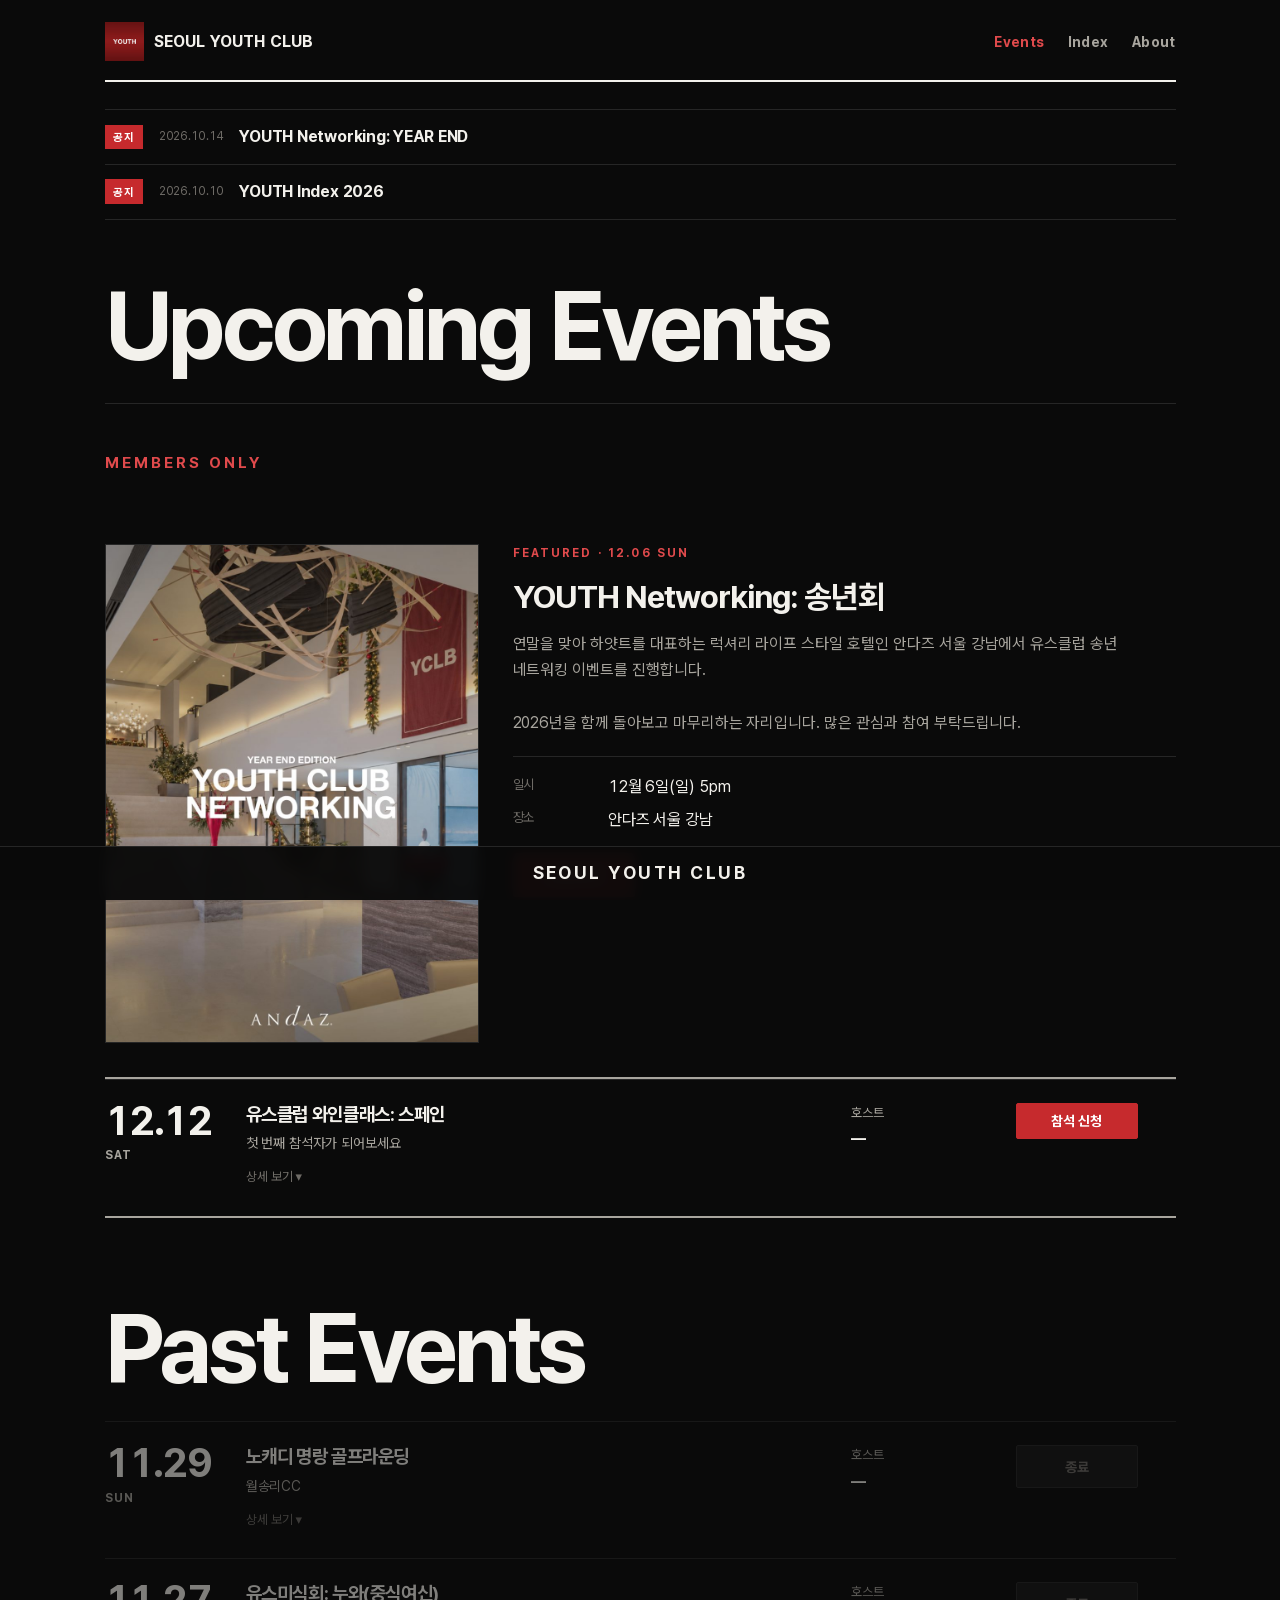
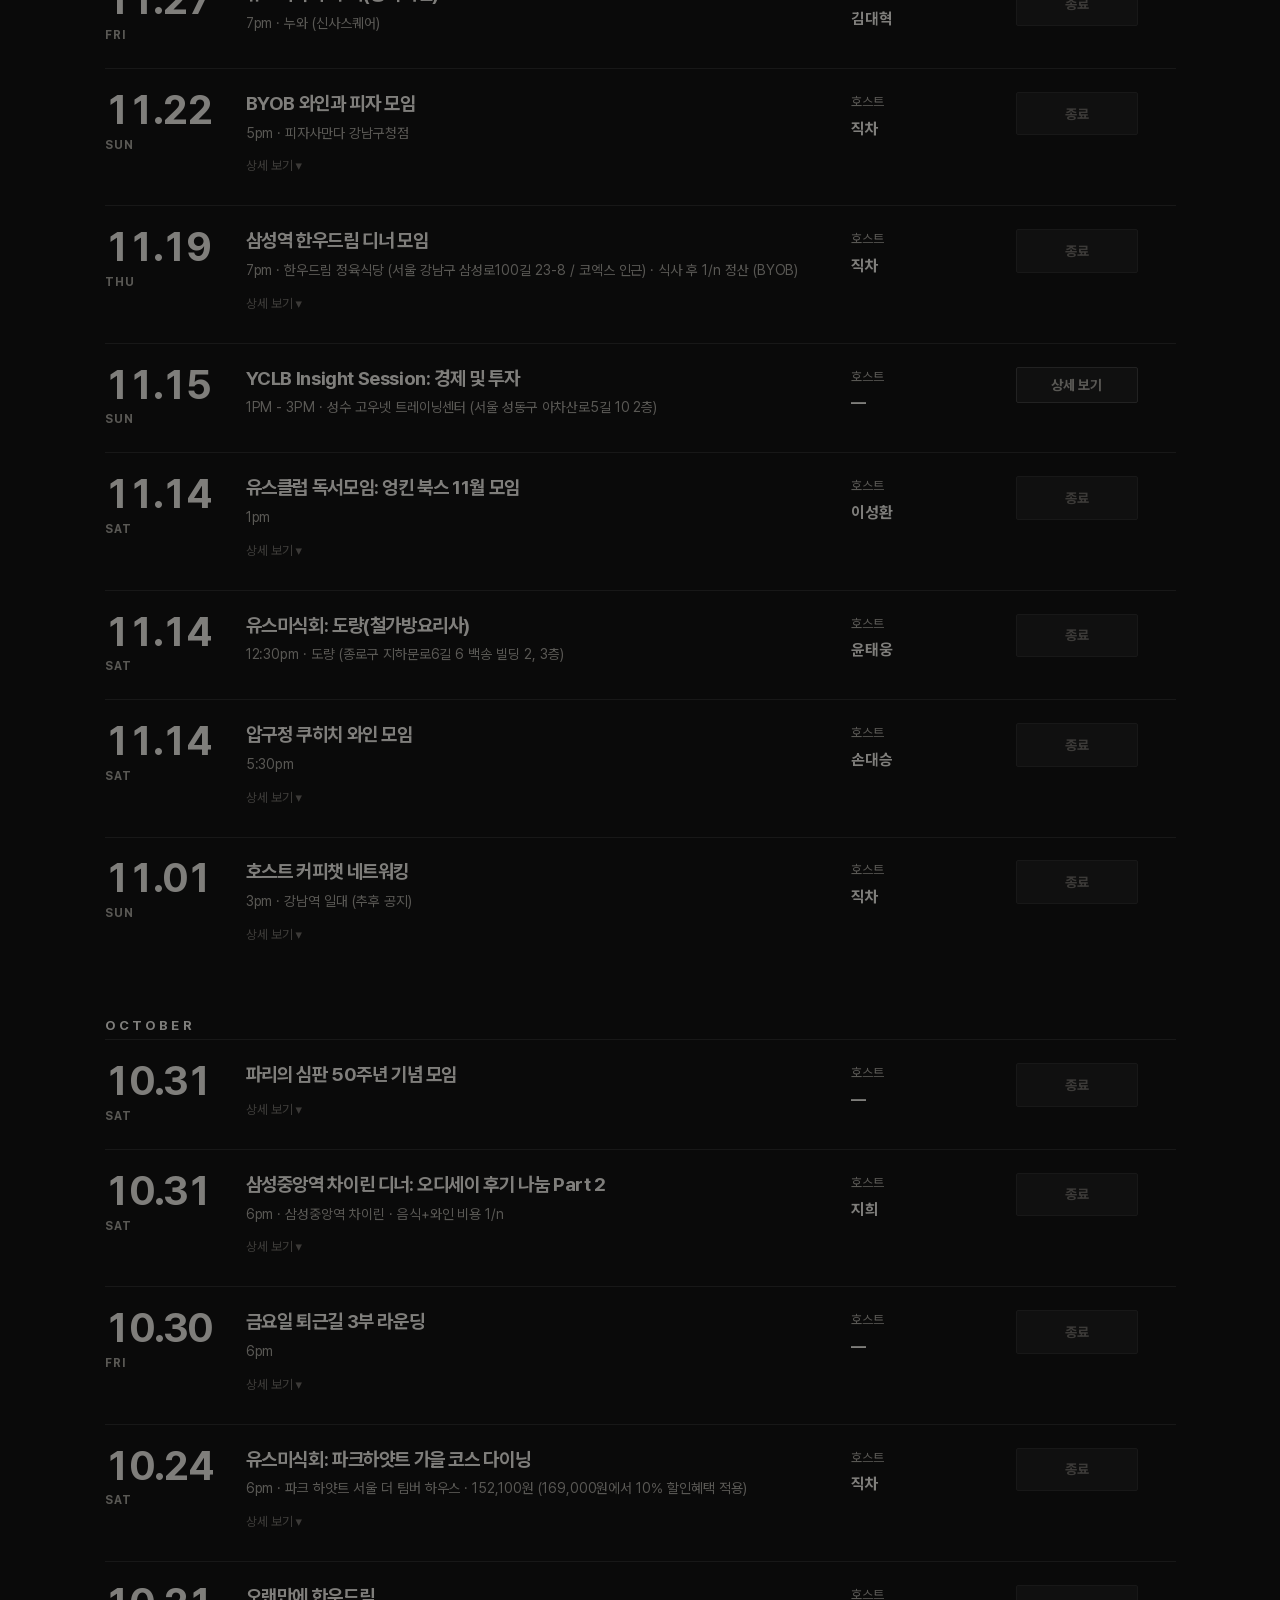
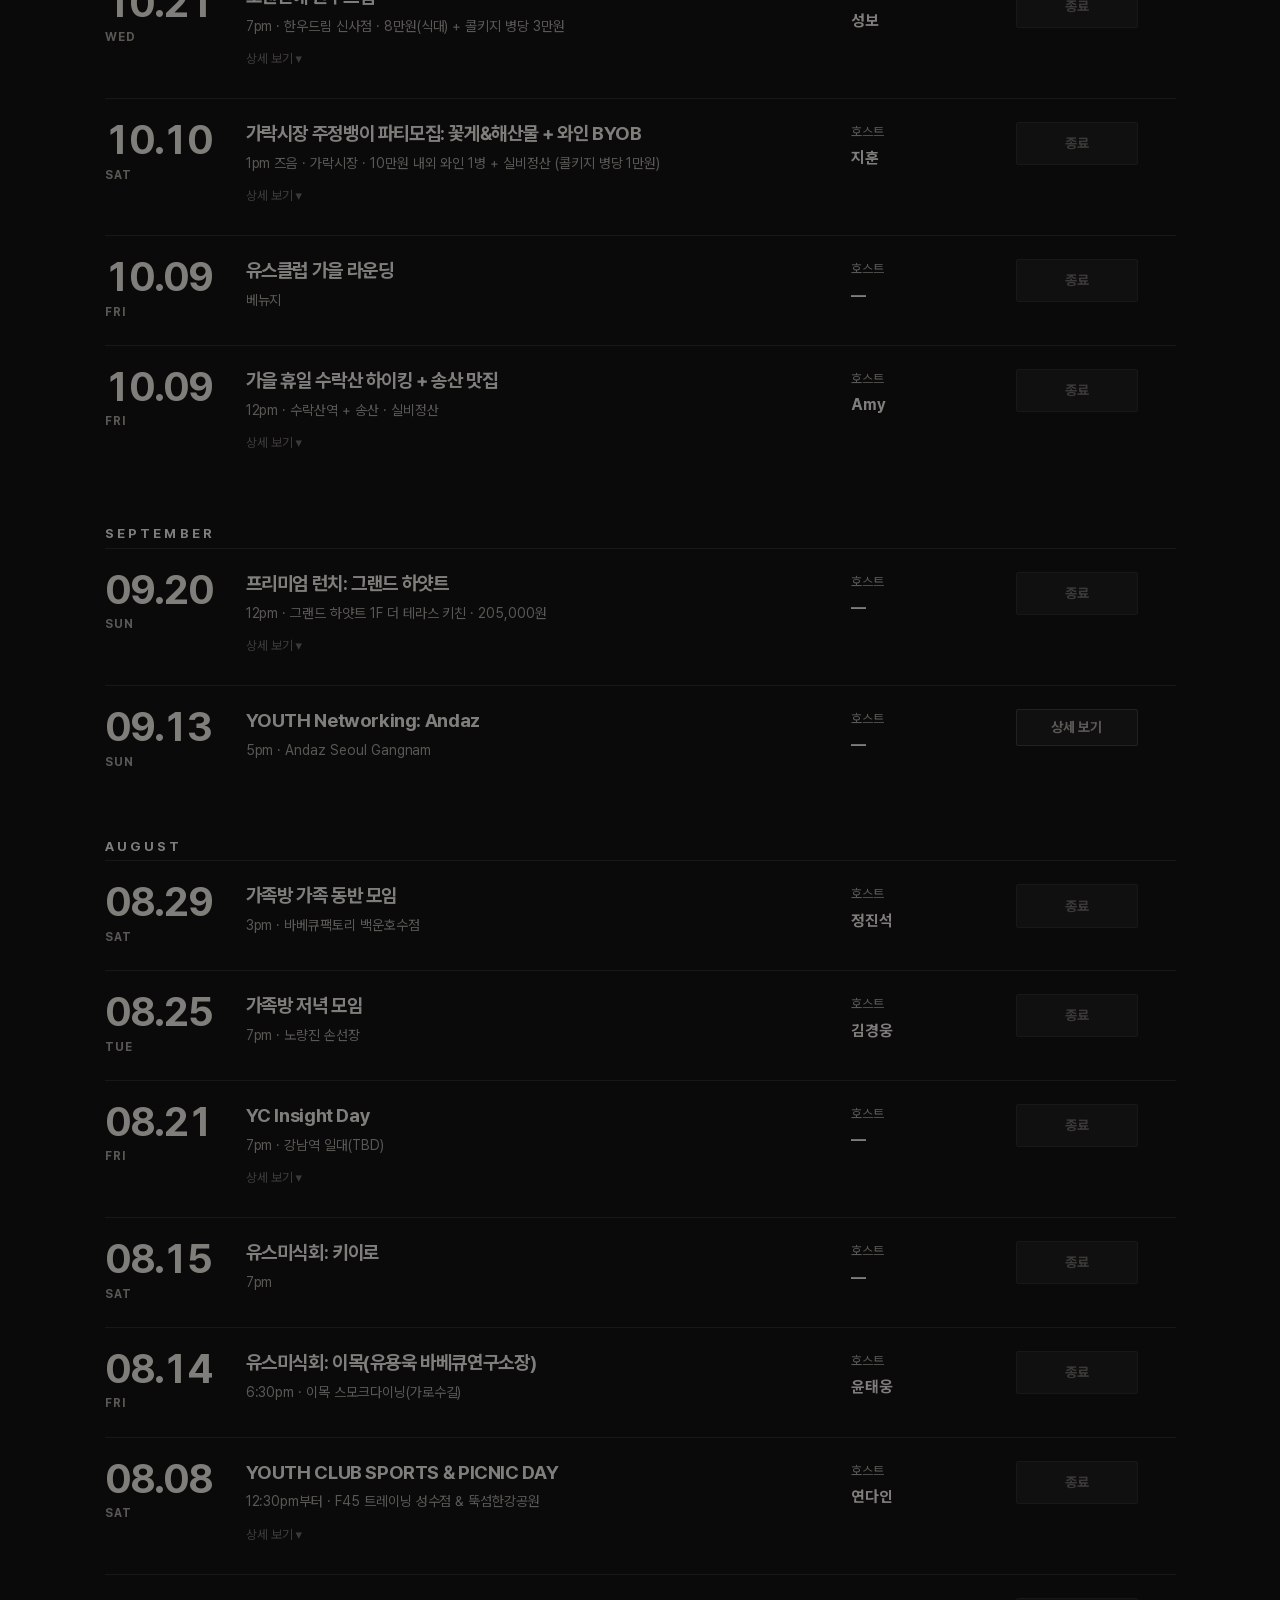
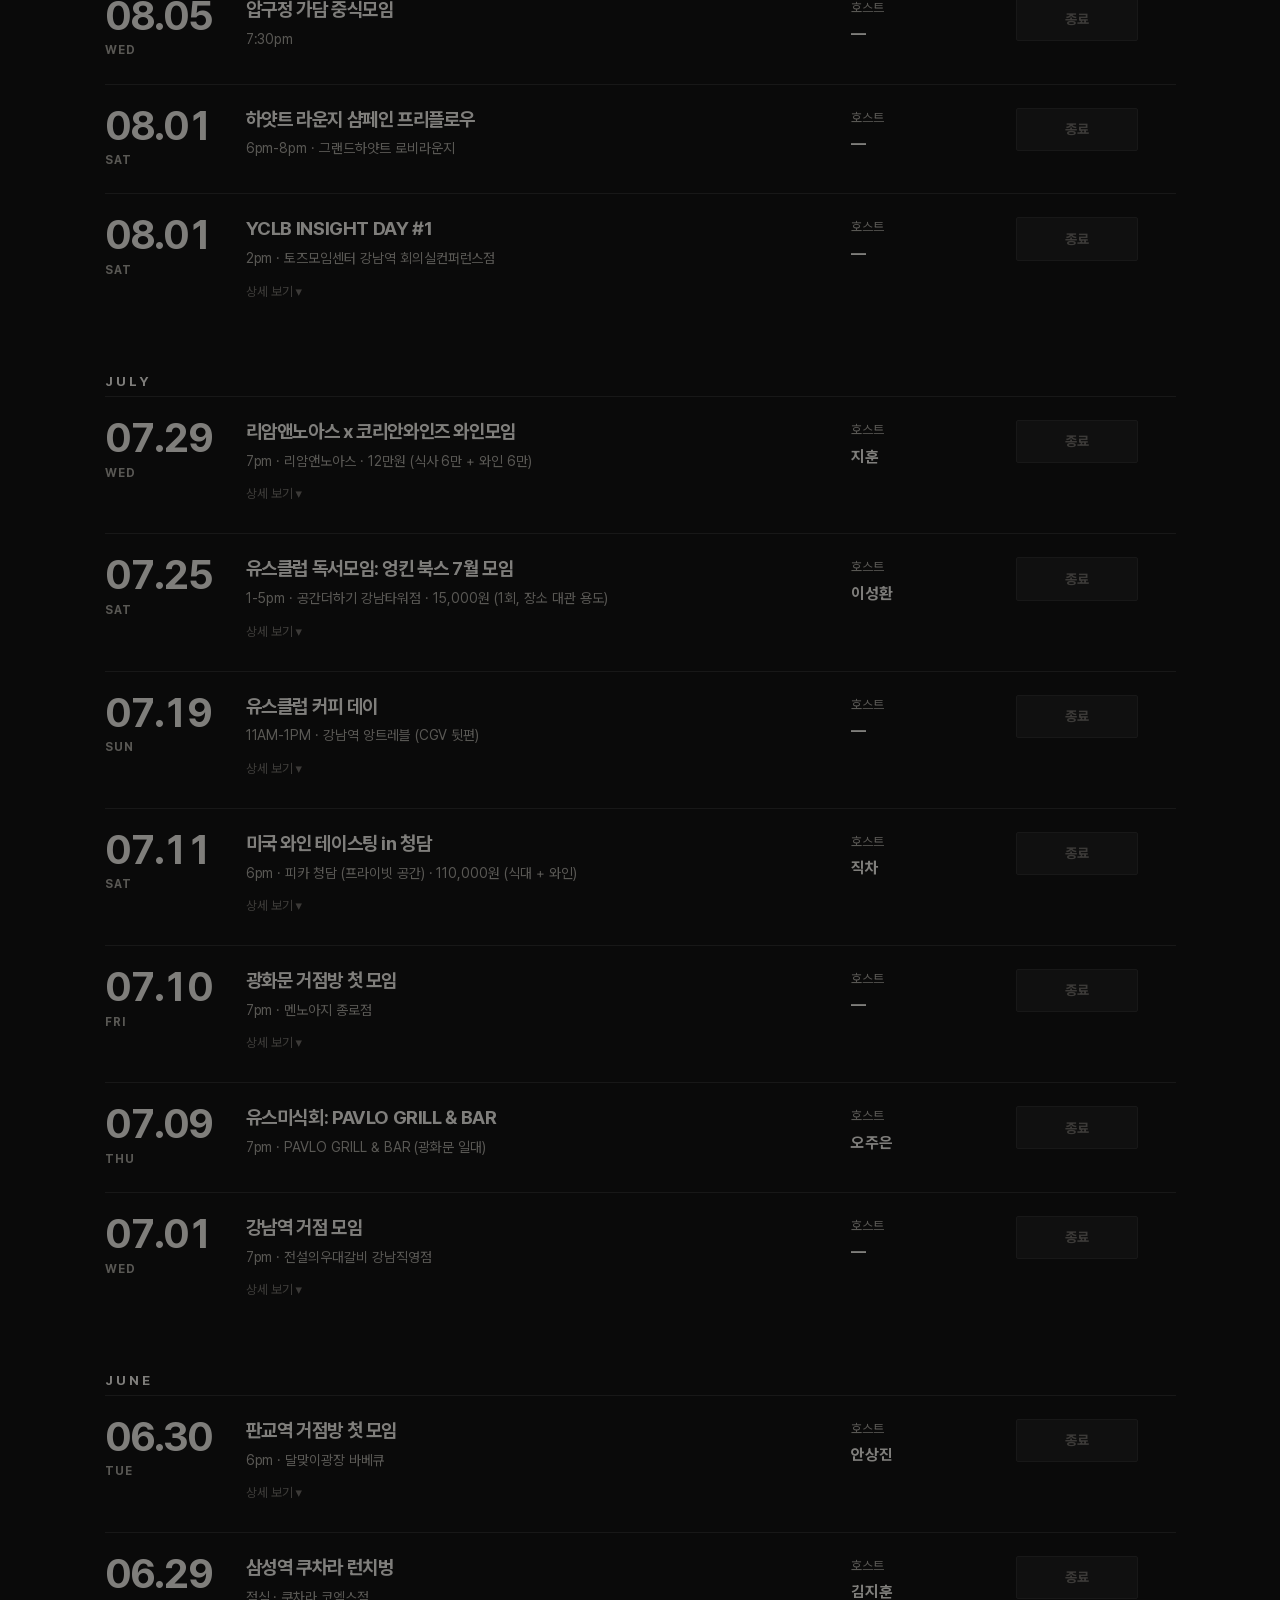
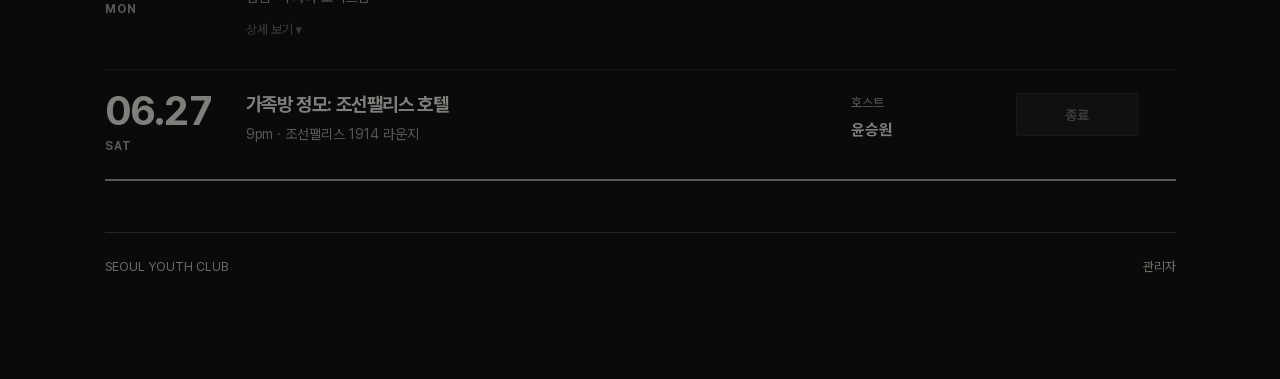
==== commit cf88ed92: "Hide the finished Insight Session notice; wine class shows '추가 정보가 업데이트됩니다.' Notices with hidden: tr" ====
--- a/index.html
+++ b/index.html
@@ -1212,7 +1212,9 @@
   /* 최근 3건만. 날짜가 같으면 목록에 나중에 적힌 것을 앞에 둔다. */
   function renderNotices() {
     var box = document.getElementById("announce");
-    var items = (state.notices || []).map(function (n, i) { return { n: n, i: i }; })
+    /* hidden: true 인 공지(끝난 행사 등)는 보여주지 않는다. 데이터는 남겨 둔다. */
+    var items = (state.notices || []).filter(function (n) { return !n.hidden; })
+      .map(function (n, i) { return { n: n, i: i }; })
       .sort(function (a, b) {
         var da = a.n.date || "", db = b.n.date || "";
         if (da !== db) return da < db ? 1 : -1;
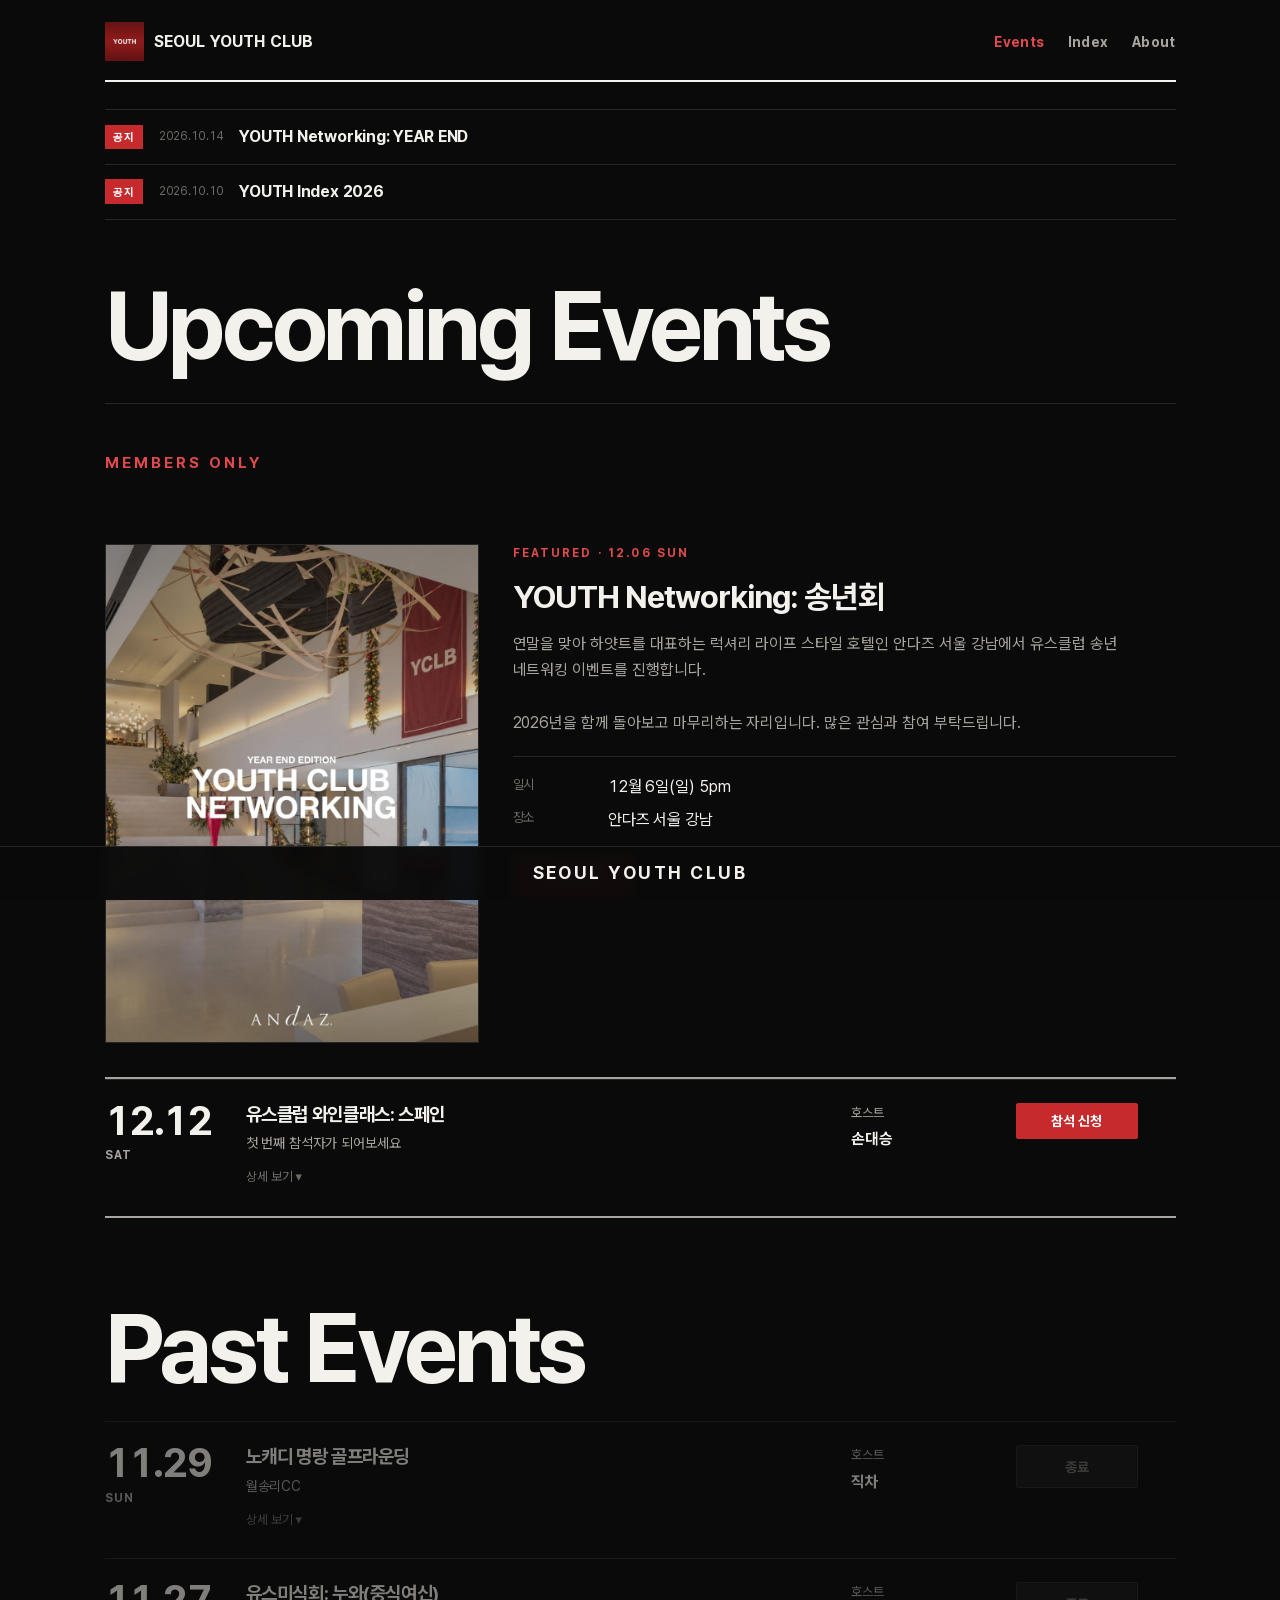
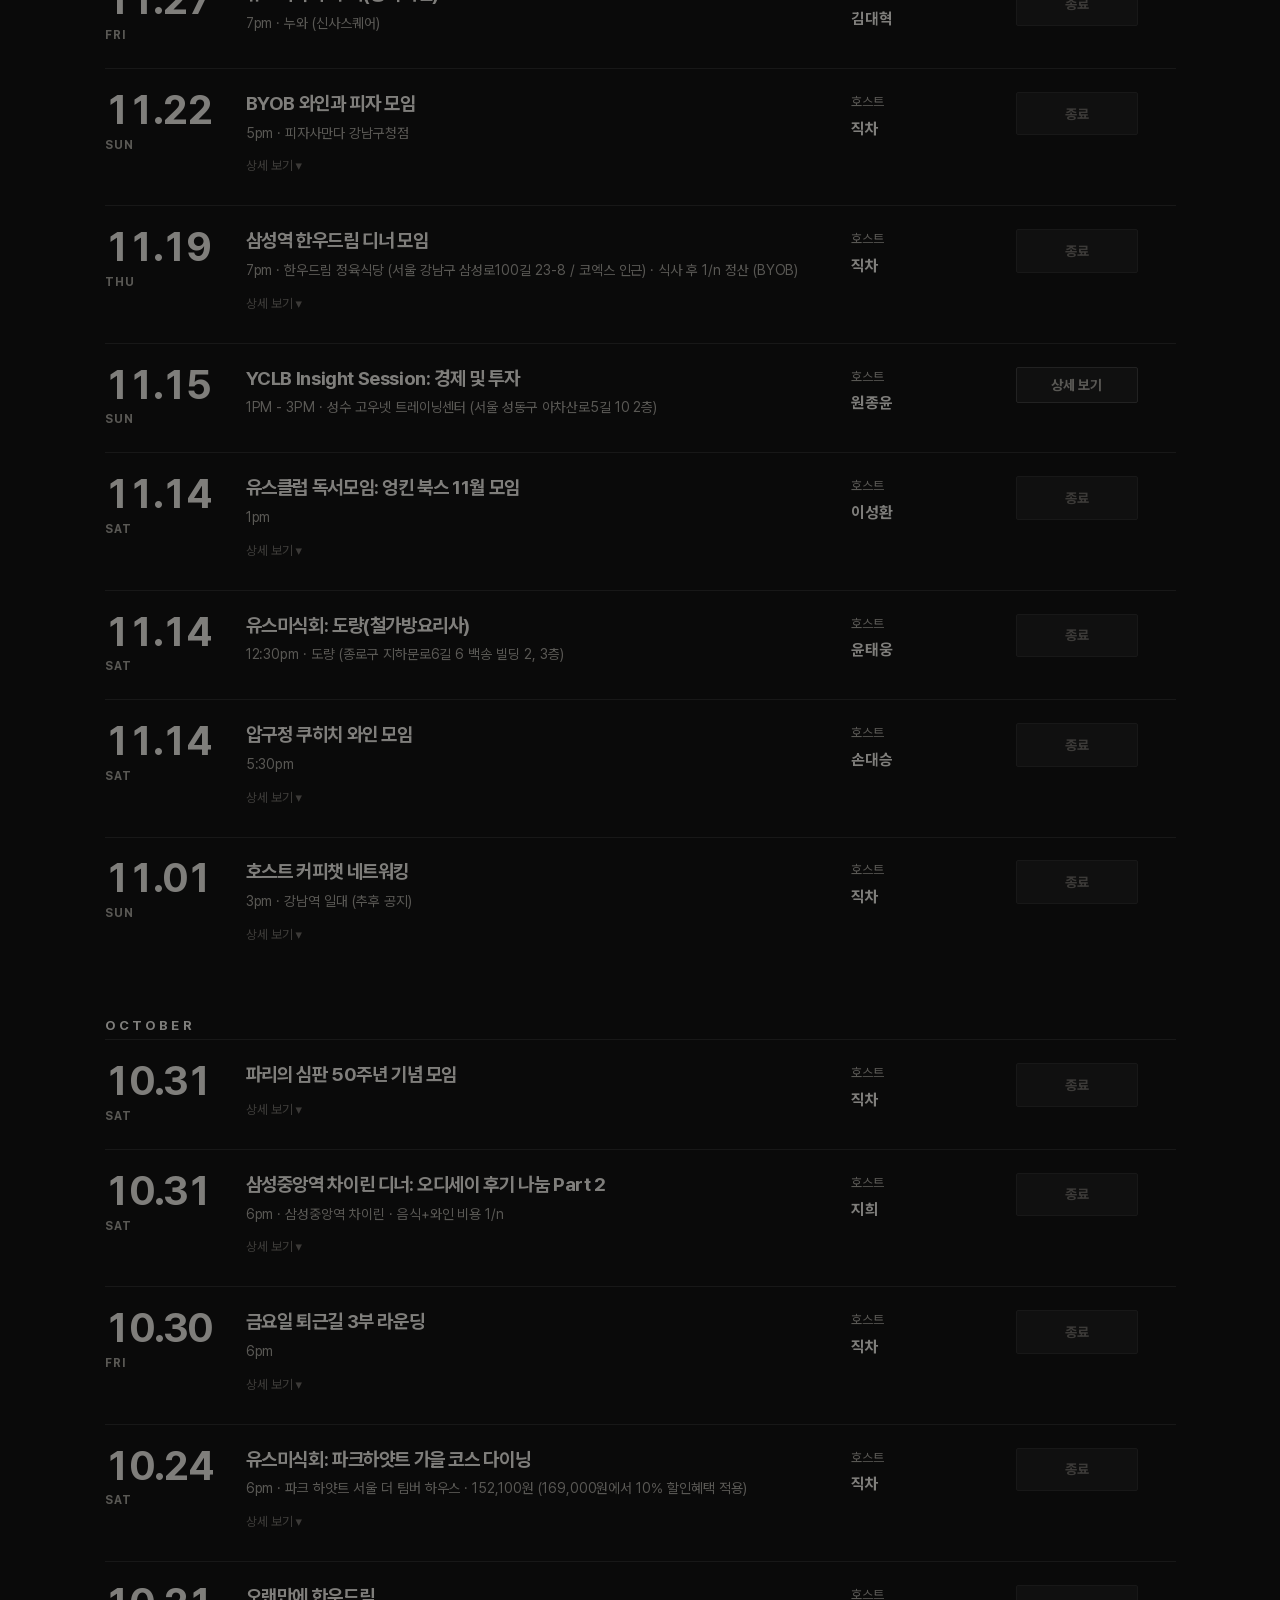
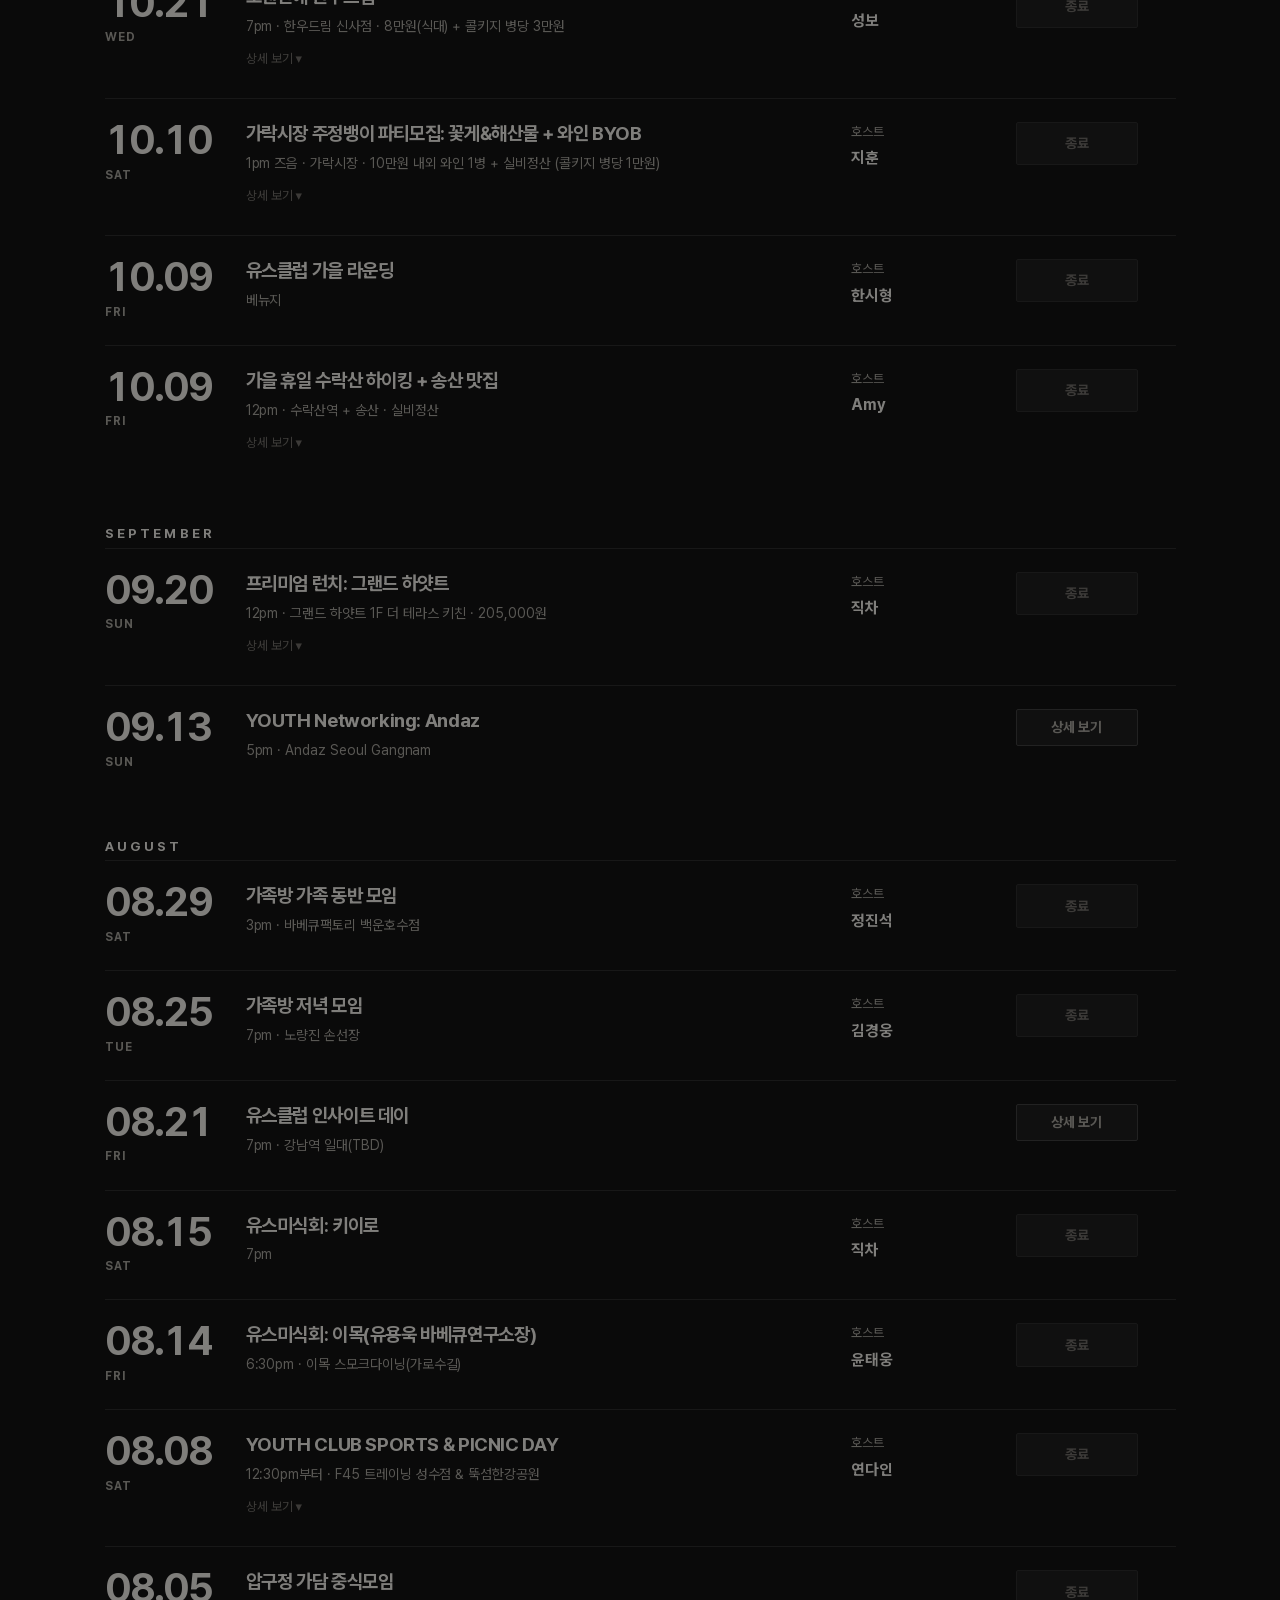
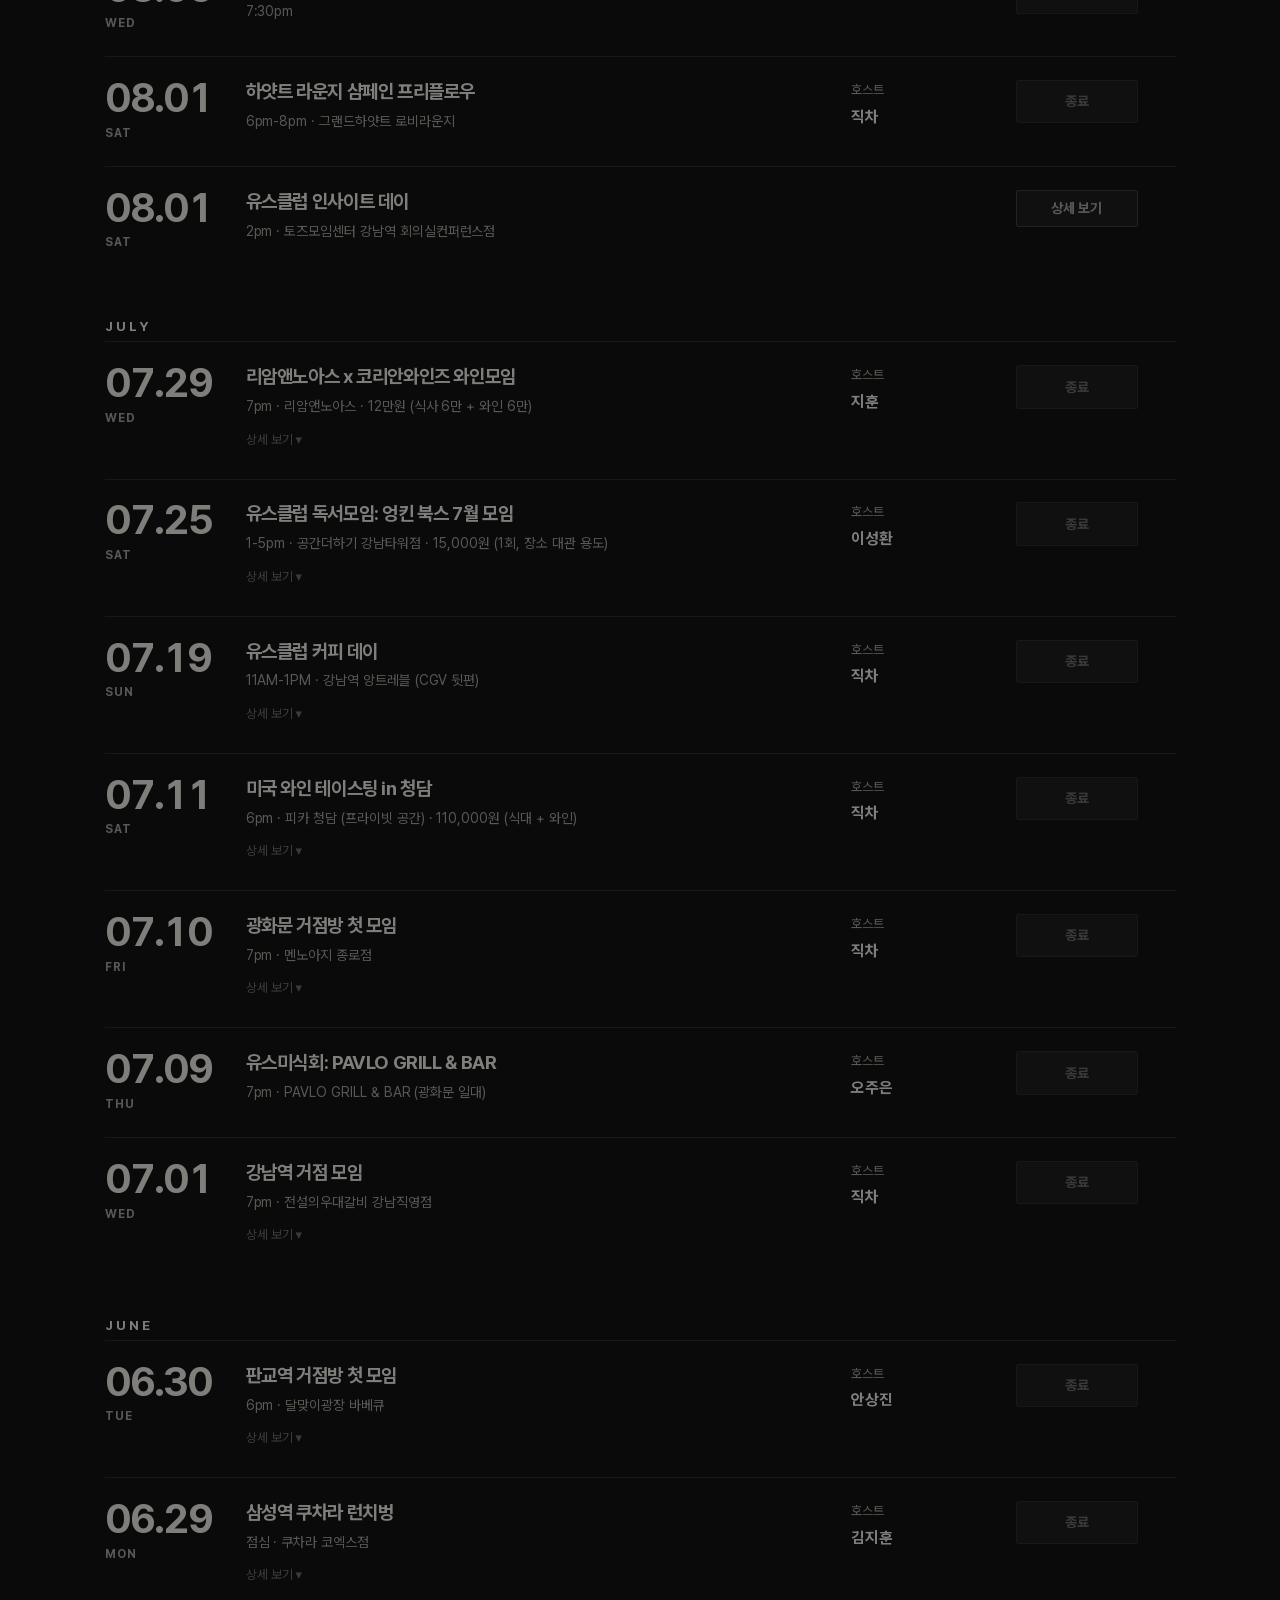
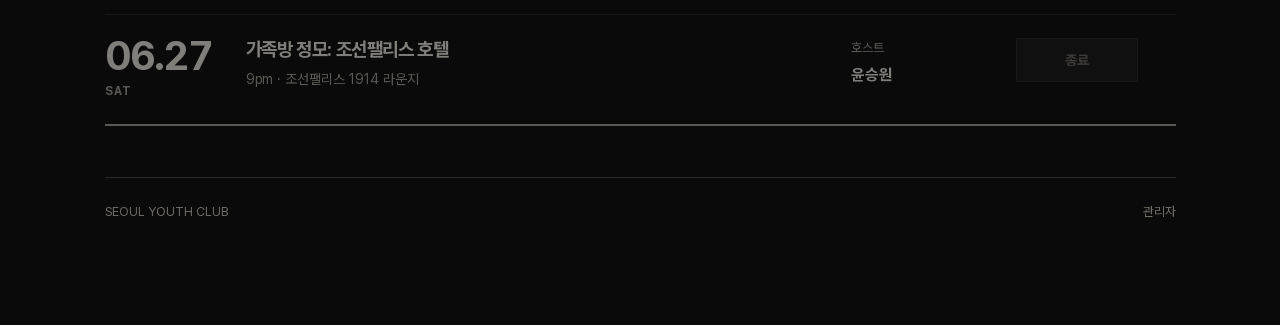
==== commit aad5fae8: "Seats: closed shows full, form sign-ups show 접수 중; fill in hosts; rename Insight Days - Closed event" ====
--- a/index.html
+++ b/index.html
@@ -1136,21 +1136,29 @@
     main.appendChild(tt);
 
     /* 호스트 */
+    /* 호스트가 정해진 모임만 표기한다. 네트워킹 같은 행사는 호스트를 비워 두면 빈 칸으로 남는다. */
     var host = el("div", "row-host");
-    host.appendChild(el("span", null, "호스트"));
-    host.appendChild(el("b", null, big ? "—" : (ev.host || "—")));
+    if (ev.host) {
+      host.appendChild(el("span", null, "호스트"));
+      host.appendChild(el("b", null, ev.host));
+    }
     main.appendChild(host);
 
     /* 자리 + 신청 */
     var seat = el("div", "row-seat");
-    if (!big && !openMeet && !past && ev.capacity) {
-      var cap = ev.capacity, left = Math.max(0, cap - going);
+    /* 신청 링크로 받는 모임은 자리 수 대신 접수 중임만 알린다. 마감된 모임은 꽉 찬 것으로 보인다. */
+    var closedFull = status === "closed";
+    var viaForm = !closedFull && !!safeUrl(ev.formUrl);
+    if (!big && !openMeet && !past && viaForm) {
+      seat.appendChild(el("small", null, "참석 신청 접수 중"));
+    } else if (!big && !openMeet && !past && ev.capacity) {
+      var cap = ev.capacity, left = closedFull ? 0 : Math.max(0, cap - going);
       seat.appendChild(el("small", null, left > 0 ? going + " / " + cap + " · " + left + "자리 남음" : "만석"));
       if (cap <= 12) {
         var bar = el("div", "seat-bar");
         for (var i = 0; i < cap; i++) {
           var tick = document.createElement("i");
-          if (i < going) tick.className = "f";
+          if (closedFull || i < going) tick.className = "f";
           bar.appendChild(tick);
         }
         seat.appendChild(bar);
@@ -1164,7 +1172,7 @@
     if (openMeet && !past) {
       action = el("span", "row-btn off", "자유 참여");   // 상세는 제목 아래 '상세 보기'로 연다
     } else if (big) {
-      action = extra ? toggleButton(extra, "row-btn") : el("span", "row-btn off", "정보 준비 중");
+      action = extra ? toggleButton(extra, "row-btn") : el("span", "row-btn off", past ? "종료" : "정보 준비 중");
     } else if (past) {
       action = el("span", "row-btn off", "종료");
     } else if (status === "closed" || !signup) {
